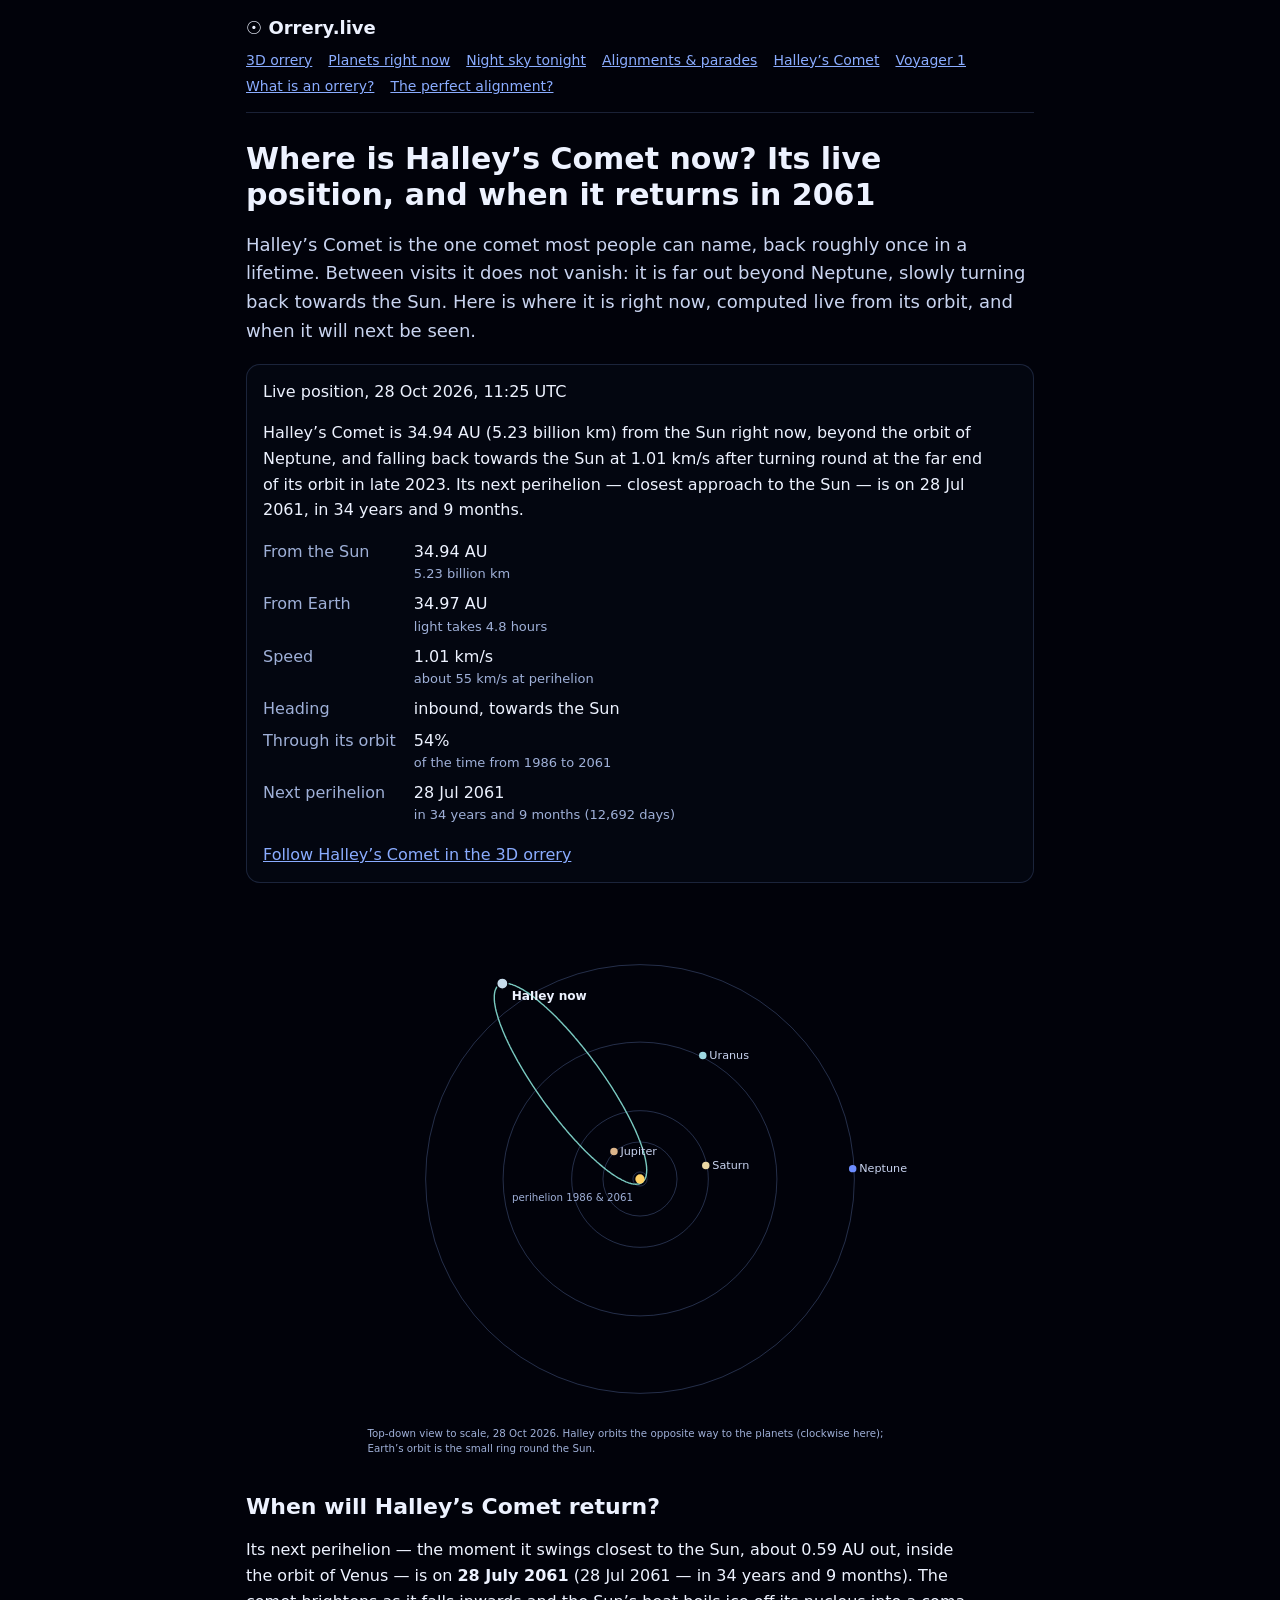
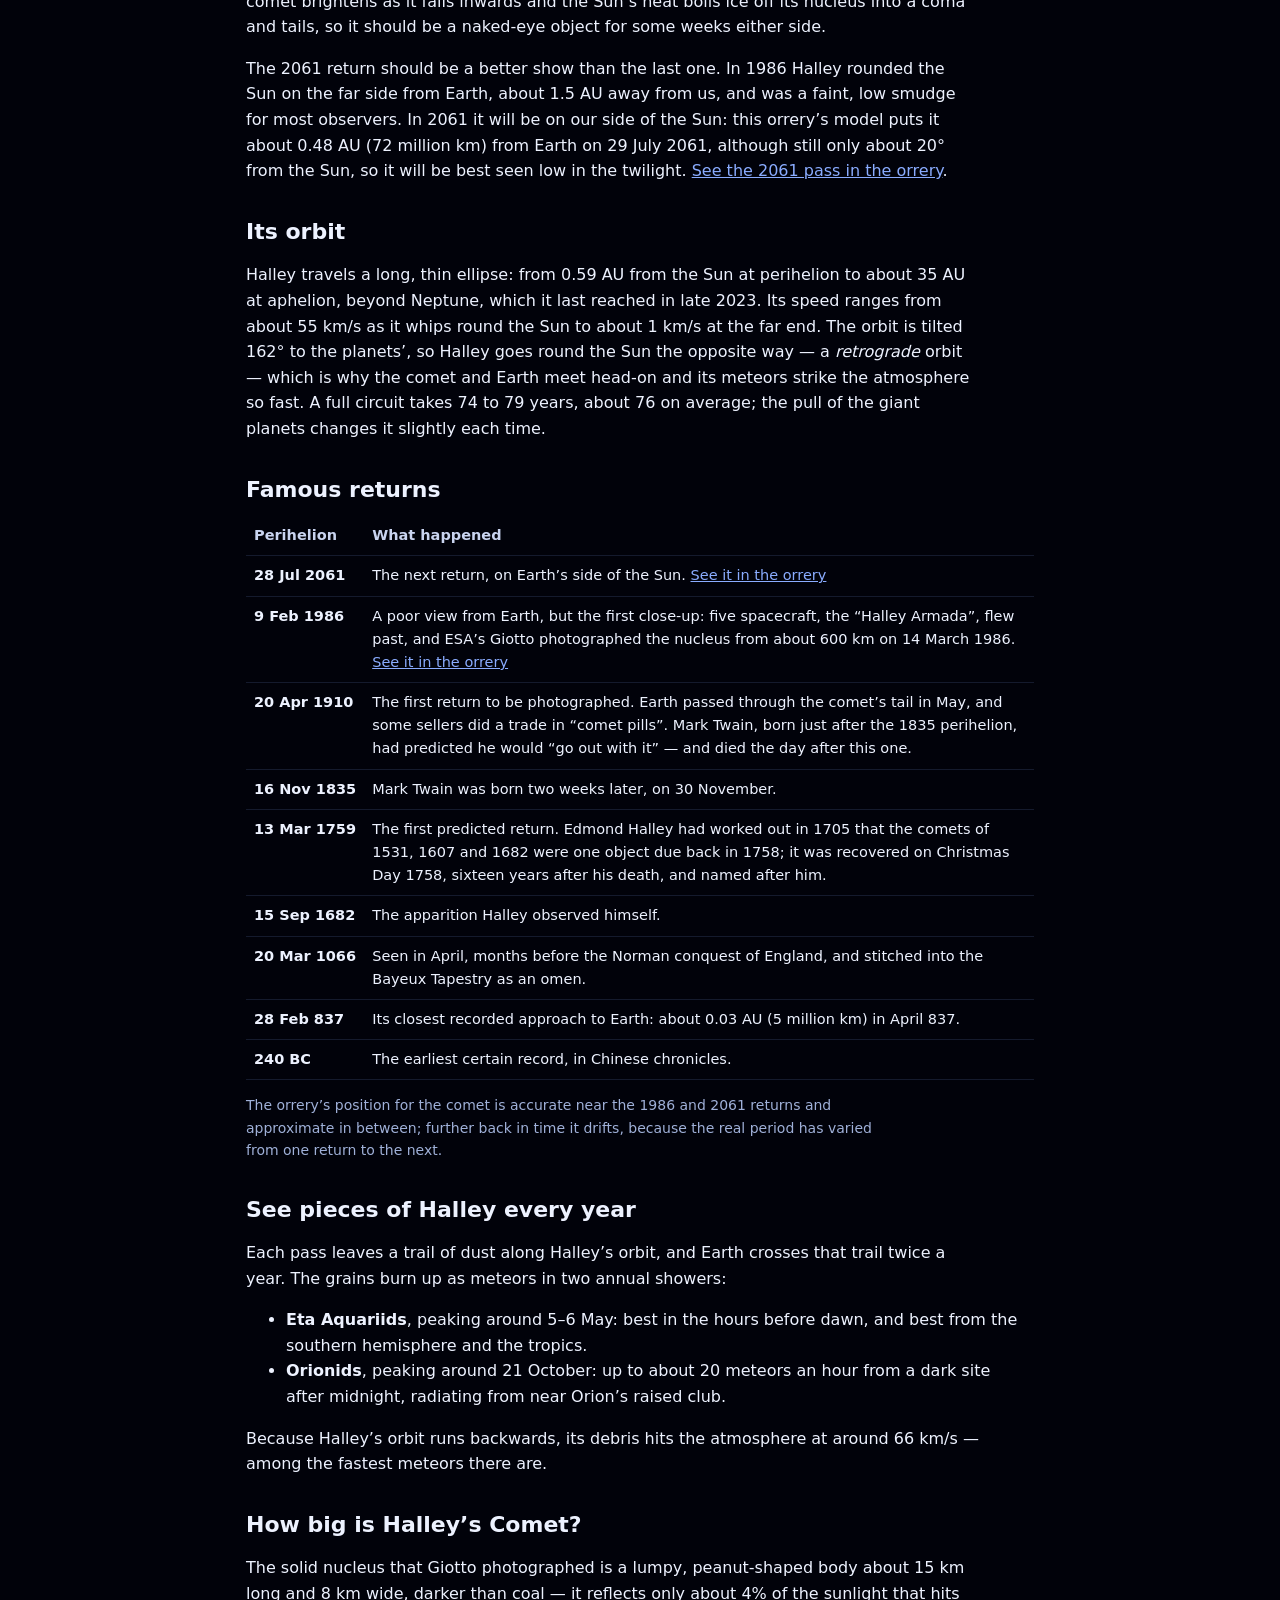
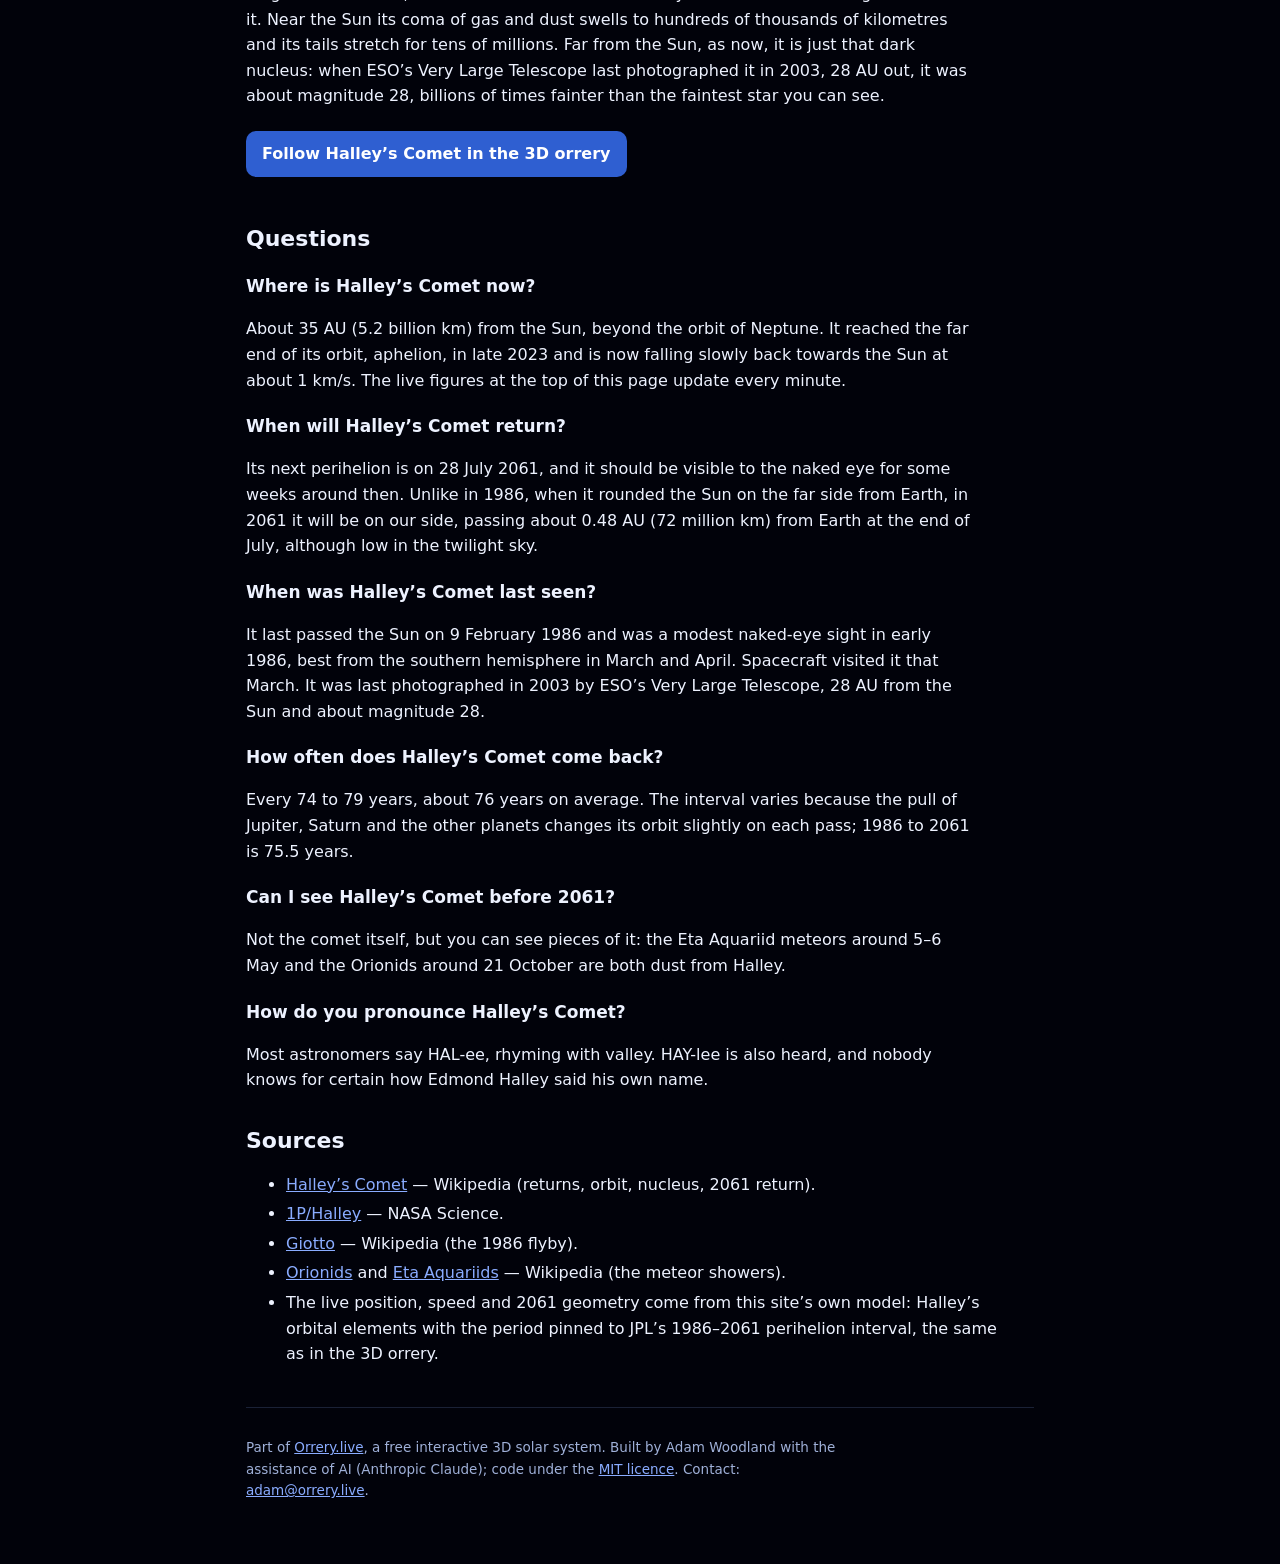
==== halleys-comet/index.html @ 90790813 "Add /voyager-1/: where Voyager 1 is now, and one light-day from Earth A new guide page with Voyager " ====
<!DOCTYPE html>
<html lang="en">
<head>
<meta charset="UTF-8">
<meta name="viewport" content="width=device-width, initial-scale=1.0">
<title>Where is Halley's Comet now? Live position &amp; 2061 return - Orrery.live</title>
<meta name="description" content="Where Halley's Comet is right now - its live distance from the Sun and Earth, speed and position on a to-scale map - when it returns (28 July 2061), every famous return since 240 BC, and how to see its meteors every May and October.">
<meta name="robots" content="index, follow">
<meta name="author" content="Adam Woodland">
<meta name="theme-color" content="#01020a">
<link rel="canonical" href="https://orrery.live/halleys-comet/">
<link rel="icon" href="/favicon.svg" type="image/svg+xml">
<link rel="apple-touch-icon" sizes="180x180" href="/apple-touch-icon.png">
<meta property="og:type" content="article">
<meta property="og:url" content="https://orrery.live/halleys-comet/">
<meta property="og:title" content="Where is Halley's Comet now? Its live position, and its return in 2061">
<meta property="og:description" content="Halley's Comet is beyond Neptune's orbit and falling back towards the Sun. Its live distance and speed, a to-scale map, and when it returns: 28 July 2061.">
<meta property="og:site_name" content="Orrery.live">
<meta property="og:image" content="https://orrery.live/solar-system.svg">
<meta name="twitter:card" content="summary">
<meta name="twitter:title" content="Where is Halley's Comet now?">
<meta name="twitter:description" content="Its live distance from the Sun and Earth, a to-scale map, and its return on 28 July 2061.">
<script type="application/ld+json">
{
  "@context": "https://schema.org",
  "@graph": [
    {
      "@type": "BreadcrumbList",
      "itemListElement": [
        { "@type": "ListItem", "position": 1, "name": "Orrery.live", "item": "https://orrery.live/" },
        { "@type": "ListItem", "position": 2, "name": "Halley's Comet", "item": "https://orrery.live/halleys-comet/" }
      ]
    },
    {
      "@type": "Article",
      "@id": "https://orrery.live/halleys-comet/",
      "url": "https://orrery.live/halleys-comet/",
      "headline": "Where is Halley's Comet now? Its live position, and when it returns in 2061",
      "description": "The live position of Halley's Comet, its 28 July 2061 return, its famous returns since 240 BC and how to see its meteor showers.",
      "datePublished": "2026-10-01",
      "dateModified": "2026-10-01",
      "author": { "@type": "Person", "name": "Adam Woodland" },
      "publisher": { "@type": "Organization", "name": "Orrery.live", "url": "https://orrery.live/" },
      "isPartOf": { "@type": "WebSite", "name": "Orrery.live", "url": "https://orrery.live/" },
      "about": { "@type": "Thing", "name": "Halley's Comet", "sameAs": "https://en.wikipedia.org/wiki/Halley%27s_Comet" },
      "inLanguage": "en"
    },
    {
      "@type": "FAQPage",
      "mainEntity": [
        {
          "@type": "Question",
          "name": "Where is Halley's Comet now?",
          "acceptedAnswer": { "@type": "Answer", "text": "About 35 AU (5.2 billion km) from the Sun, beyond the orbit of Neptune. It reached the far end of its orbit, aphelion, in late 2023 and is now falling slowly back towards the Sun at about 1 km/s. The live figures at the top of this page update every minute." }
        },
        {
          "@type": "Question",
          "name": "When will Halley's Comet return?",
          "acceptedAnswer": { "@type": "Answer", "text": "Its next perihelion, the closest approach to the Sun, is on 28 July 2061, and it should be visible to the naked eye for some weeks around then. Unlike in 1986, when it rounded the Sun on the far side from Earth, in 2061 it will be on our side of the Sun, passing about 0.48 AU (72 million km) from Earth at the end of July, although low in the twilight sky." }
        },
        {
          "@type": "Question",
          "name": "When was Halley's Comet last seen?",
          "acceptedAnswer": { "@type": "Answer", "text": "It last passed the Sun on 9 February 1986 and was a modest naked-eye sight in early 1986, best from the southern hemisphere in March and April. Spacecraft visited it that March. It was last photographed in 2003 by ESO's Very Large Telescope, 28 AU from the Sun and about magnitude 28 - billions of times fainter than the faintest star you can see." }
        },
        {
          "@type": "Question",
          "name": "How often does Halley's Comet come back?",
          "acceptedAnswer": { "@type": "Answer", "text": "Every 74 to 79 years, about 76 years on average. The interval varies because the pull of Jupiter, Saturn and the other planets changes its orbit slightly on each pass; 1986 to 2061 is 75.5 years." }
        },
        {
          "@type": "Question",
          "name": "Can I see Halley's Comet before 2061?",
          "acceptedAnswer": { "@type": "Answer", "text": "Not the comet itself, but you can see pieces of it. Dust shed by Halley on earlier passes causes two meteor showers each year: the Eta Aquariids, peaking around 5-6 May and best seen before dawn from the southern hemisphere and tropics, and the Orionids, peaking around 21 October." }
        },
        {
          "@type": "Question",
          "name": "How do you pronounce Halley's Comet?",
          "acceptedAnswer": { "@type": "Answer", "text": "Most astronomers say HAL-ee, rhyming with valley. HAY-lee is also heard, and nobody knows for certain how Edmond Halley said his own name." }
        }
      ]
    }
  ]
}
</script>
<link rel="stylesheet" href="/guide.css">
</head>
<body>
<div class="wrap">
<header class="site">
	<a class="brand" href="/">☉ Orrery.live</a>
	<nav aria-label="Guides"><a href="/">3D orrery</a><a href="/now/">Planets right now</a><a href="/night-sky/">Night sky tonight</a><a href="/planetary-alignment/">Alignments &amp; parades</a><a href="/halleys-comet/" aria-current="page">Halley’s Comet</a><a href="/voyager-1/">Voyager 1</a><a href="/what-is-an-orrery/">What is an orrery?</a><a href="/perfect-alignment/">The perfect alignment?</a></nav>
</header>
<main>
	<h1>Where is Halley’s Comet now? Its live position, and when it returns in 2061</h1>
	<p class="lead">Halley’s Comet is the one comet most people can name, back roughly once in a lifetime. Between visits it does not vanish: it is far out beyond Neptune, slowly turning back towards the Sun. Here is where it is right now, computed live from its orbit, and when it will next be seen.</p>

	<div class="card">
		<p class="now-stamp">Live position, <span id="stamp"><!-- snap:stamp -->28 Oct 2026, 11:25 UTC<!-- /snap:stamp --></span></p>
		<p id="summary"><!-- snap:summary -->Halley’s Comet is 34.94 AU (5.23 billion km) from the Sun right now, beyond the orbit of Neptune, and falling back towards the Sun at 1.01 km/s after turning round at the far end of its orbit in late 2023. Its next perihelion — closest approach to the Sun — is on 28 Jul 2061, in 34 years and 9 months.<!-- /snap:summary --></p>
		<dl class="facts" id="stats"><!-- snap:stats --><dt>From the Sun</dt><dd>34.94 AU<span class="sub">5.23 billion km</span></dd><dt>From Earth</dt><dd>34.97 AU<span class="sub">light takes 4.8 hours</span></dd><dt>Speed</dt><dd>1.01 km/s<span class="sub">about 55 km/s at perihelion</span></dd><dt>Heading</dt><dd>inbound, towards the Sun</dd><dt>Through its orbit</dt><dd>54%<span class="sub">of the time from 1986 to 2061</span></dd><dt>Next perihelion</dt><dd>28 Jul 2061<span class="sub">in 34 years and 9 months (12,692 days)</span></dd><!-- /snap:stats --></dl>
		<p><a href="/?show=planet,labels,comets,milkyway&amp;follow=Halley%27s%20Comet">Follow Halley’s Comet in the 3D orrery</a></p>
	</div>

	<svg class="topdown" id="halleymap" viewBox="0 0 600 600" role="img" aria-labelledby="halleymapTitle"><title id="halleymapTitle">Top-down, to-scale map of Halley's Comet's orbit and its position today, with the orbits of Earth, Jupiter, Saturn, Uranus and Neptune</title><!-- snap:map --><circle cx="300" cy="300" r="7.6" fill="none" stroke="rgba(138,172,255,0.28)"></circle><circle cx="300" cy="300" r="39.7" fill="none" stroke="rgba(138,172,255,0.28)"></circle><circle cx="300" cy="300" r="73.2" fill="none" stroke="rgba(138,172,255,0.28)"></circle><circle cx="300" cy="300" r="146.7" fill="none" stroke="rgba(138,172,255,0.28)"></circle><circle cx="300" cy="300" r="229.7" fill="none" stroke="rgba(138,172,255,0.28)"></circle><path d="M302.5,303.5L302.0,303.8L301.5,304.1L301.0,304.4L300.5,304.7L299.9,304.9L299.3,305.1L298.7,305.3L298.0,305.4L297.3,305.5L296.7,305.5L295.9,305.6L295.2,305.6L294.5,305.5L293.7,305.5L292.9,305.4L292.1,305.2L291.2,305.1L290.4,304.9L289.5,304.6L288.6,304.4L287.7,304.1L286.8,303.7L285.8,303.4L284.8,303.0L283.9,302.5L282.8,302.1L281.8,301.6L280.8,301.1L279.7,300.5L278.7,299.9L277.6,299.3L276.5,298.7L275.3,298.0L274.2,297.3L273.0,296.5L271.9,295.8L270.7,295.0L269.5,294.2L268.3,293.3L267.1,292.4L265.8,291.5L264.6,290.6L263.3,289.6L262.1,288.6L260.8,287.6L259.5,286.5L258.2,285.4L256.9,284.3L255.6,283.2L254.2,282.0L252.9,280.8L251.6,279.6L250.2,278.4L248.8,277.1L247.5,275.8L246.1,274.5L244.7,273.2L243.3,271.8L241.9,270.5L240.5,269.1L239.1,267.7L237.7,266.2L236.3,264.7L234.9,263.3L233.5,261.8L232.1,260.2L230.6,258.7L229.2,257.1L227.8,255.6L226.4,254.0L224.9,252.4L223.5,250.7L222.1,249.1L220.7,247.4L219.2,245.7L217.8,244.1L216.4,242.3L215.0,240.6L213.6,238.9L212.2,237.2L210.8,235.4L209.4,233.6L208.0,231.9L206.6,230.1L205.2,228.3L203.8,226.5L202.5,224.6L201.1,222.8L199.7,221.0L198.4,219.2L197.0,217.3L195.7,215.5L194.4,213.6L193.1,211.7L191.8,209.9L190.5,208.0L189.2,206.1L187.9,204.3L186.7,202.4L185.4,200.5L184.2,198.6L183.0,196.8L181.8,194.9L180.6,193.0L179.4,191.1L178.2,189.2L177.1,187.4L175.9,185.5L174.8,183.6L173.7,181.8L172.6,179.9L171.5,178.1L170.5,176.2L169.4,174.4L168.4,172.6L167.4,170.8L166.4,168.9L165.4,167.1L164.4,165.3L163.5,163.6L162.6,161.8L161.7,160.0L160.8,158.3L160.0,156.5L159.1,154.8L158.3,153.1L157.5,151.4L156.7,149.7L156.0,148.0L155.2,146.4L154.5,144.7L153.8,143.1L153.1,141.5L152.5,139.9L151.9,138.3L151.3,136.8L150.7,135.2L150.1,133.7L149.6,132.2L149.1,130.7L148.6,129.3L148.1,127.9L147.7,126.4L147.3,125.0L146.9,123.7L146.5,122.3L146.1,121.0L145.8,119.7L145.5,118.4L145.2,117.2L145.0,115.9L144.8,114.7L144.6,113.6L144.4,112.4L144.2,111.3L144.1,110.2L144.0,109.1L143.9,108.1L143.9,107.0L143.9,106.0L143.9,105.1L143.9,104.2L143.9,103.2L144.0,102.4L144.1,101.5L144.2,100.7L144.4,99.9L144.5,99.1L144.7,98.4L144.9,97.7L145.2,97.1L145.5,96.4L145.8,95.8L146.1,95.2L146.4,94.7L146.8,94.2L147.2,93.7L147.6,93.2L148.0,92.8L148.5,92.4L149.0,92.1L149.5,91.8L150.0,91.5L150.6,91.2L151.1,91.0L151.7,90.8L152.4,90.6L153.0,90.5L153.7,90.4L154.4,90.4L155.1,90.3L155.8,90.3L156.6,90.4L157.3,90.4L158.1,90.5L158.9,90.7L159.8,90.8L160.6,91.0L161.5,91.3L162.4,91.5L163.3,91.8L164.3,92.2L165.2,92.5L166.2,92.9L167.2,93.4L168.2,93.8L169.2,94.3L170.2,94.8L171.3,95.4L172.4,96.0L173.5,96.6L174.6,97.2L175.7,97.9L176.8,98.6L178.0,99.4L179.1,100.1L180.3,100.9L181.5,101.7L182.7,102.6L183.9,103.5L185.2,104.4L186.4,105.3L187.7,106.3L188.9,107.3L190.2,108.3L191.5,109.4L192.8,110.5L194.1,111.6L195.4,112.7L196.8,113.9L198.1,115.1L199.5,116.3L200.8,117.5L202.2,118.8L203.5,120.1L204.9,121.4L206.3,122.7L207.7,124.1L209.1,125.4L210.5,126.8L211.9,128.3L213.3,129.7L214.7,131.2L216.1,132.6L217.5,134.1L219.0,135.7L220.4,137.2L221.8,138.8L223.2,140.3L224.7,141.9L226.1,143.6L227.5,145.2L228.9,146.8L230.3,148.5L231.8,150.2L233.2,151.9L234.6,153.6L236.0,155.3L237.4,157.0L238.8,158.7L240.2,160.5L241.6,162.3L243.0,164.0L244.4,165.8L245.8,167.6L247.2,169.4L248.6,171.3L249.9,173.1L251.3,174.9L252.6,176.7L254.0,178.6L255.3,180.4L256.6,182.3L257.9,184.2L259.2,186.0L260.5,187.9L261.8,189.8L263.1,191.6L264.3,193.5L265.6,195.4L266.8,197.3L268.1,199.1L269.3,201.0L270.5,202.9L271.6,204.8L272.8,206.7L274.0,208.5L275.1,210.4L276.2,212.3L277.3,214.1L278.4,216.0L279.5,217.8L280.6,219.7L281.6,221.5L282.6,223.3L283.6,225.1L284.6,227.0L285.6,228.8L286.6,230.6L287.5,232.3L288.4,234.1L289.3,235.9L290.2,237.6L291.1,239.4L291.9,241.1L292.7,242.8L293.5,244.5L294.3,246.2L295.1,247.9L295.8,249.5L296.5,251.2L297.2,252.8L297.9,254.4L298.5,256.0L299.1,257.6L299.8,259.1L300.3,260.7L300.9,262.2L301.4,263.7L301.9,265.2L302.4,266.6L302.9,268.0L303.3,269.5L303.8,270.9L304.2,272.2L304.5,273.6L304.9,274.9L305.2,276.2L305.5,277.5L305.8,278.7L306.0,280.0L306.2,281.2L306.4,282.3L306.6,283.5L306.8,284.6L306.9,285.7L307.0,286.8L307.1,287.8L307.1,288.9L307.2,289.9L307.2,290.8L307.1,291.8L307.1,292.7L307.0,293.5L306.9,294.4L306.8,295.2L306.7,296.0L306.5,296.8L306.3,297.5L306.1,298.2L305.8,298.9L305.6,299.5L305.3,300.1L304.9,300.7L304.6,301.2L304.2,301.7L303.8,302.2L303.4,302.7L303.0,303.1L302.5,303.5" fill="none" stroke="#79c9c0" stroke-width="1.5"></path><circle cx="300" cy="300" r="5" fill="#ffd166"></circle><circle cx="272.1" cy="270.5" r="4" fill="#dbb48a"></circle><text x="279.1" y="274.5" font-size="12" fill="#c9d4f0">Jupiter</text><circle cx="370.5" cy="285.5" r="4" fill="#ead7a4"></circle><text x="377.5" y="289.5" font-size="12" fill="#c9d4f0">Saturn</text><circle cx="367.3" cy="167.6" r="4" fill="#9fd9e2"></circle><text x="374.3" y="171.6" font-size="12" fill="#c9d4f0">Uranus</text><circle cx="527.9" cy="288.9" r="4" fill="#6d8dff"></circle><text x="534.9" y="292.9" font-size="12" fill="#c9d4f0">Neptune</text><text x="292.5" y="323.5" font-size="11" fill="#9fb0d8" text-anchor="end">perihelion 1986 &amp; 2061</text><circle cx="152.5" cy="90.6" r="6" fill="#c7dcec" stroke="#01020a" stroke-width="1.5"></circle><text x="162.5" y="108.6" font-size="13" fill="#edf2ff" font-weight="700" text-anchor="start">Halley now</text><text x="8" y="576" font-size="11" fill="#9fb0d8">Top-down view to scale, 28 Oct 2026. Halley orbits the opposite way to the planets (clockwise here);</text><text x="8" y="592" font-size="11" fill="#9fb0d8">Earth’s orbit is the small ring round the Sun.</text><!-- /snap:map --></svg>

	<h2>When will Halley’s Comet return?</h2>
	<p>Its next perihelion — the moment it swings closest to the Sun, about 0.59 AU out, inside the orbit of Venus — is on <strong>28 July 2061</strong> (<span id="nextShort"><!-- snap:next -->28 Jul 2061 — in 34 years and 9 months<!-- /snap:next --></span>). The comet brightens as it falls inwards and the Sun’s heat boils ice off its nucleus into a coma and tails, so it should be a naked-eye object for some weeks either side.</p>
	<p>The 2061 return should be a better show than the last one. In 1986 Halley rounded the Sun on the far side from Earth, about 1.5 AU away from us, and was a faint, low smudge for most observers. In 2061 it will be on our side of the Sun: this orrery’s model puts it about 0.48 AU (72 million km) from Earth on 29 July 2061, although still only about 20° from the Sun, so it will be best seen low in the twilight. <a href="/?t=22489&amp;show=planet,labels,comets,milkyway&amp;follow=Halley%27s%20Comet">See the 2061 pass in the orrery</a>.</p>

	<h2>Its orbit</h2>
	<p>Halley travels a long, thin ellipse: from 0.59 AU from the Sun at perihelion to about 35 AU at aphelion, beyond Neptune, which it last reached in late 2023. Its speed ranges from about 55 km/s as it whips round the Sun to about 1 km/s at the far end. The orbit is tilted 162° to the planets’, so Halley goes round the Sun the opposite way — a <em>retrograde</em> orbit — which is why the comet and Earth meet head-on and its meteors strike the atmosphere so fast. A full circuit takes 74 to 79 years, about 76 on average; the pull of the giant planets changes it slightly each time.</p>

	<h2>Famous returns</h2>
	<div class="tablewrap">
		<table class="stack">
			<thead><tr><th scope="col">Perihelion</th><th scope="col">What happened</th></tr></thead>
			<tbody>
				<tr><th scope="row"><time datetime="2061-07-28">28 Jul 2061</time></th><td data-label="What happened">The next return, on Earth’s side of the Sun. <a href="/?t=22489&amp;show=planet,labels,comets,milkyway&amp;follow=Halley%27s%20Comet">See it in the orrery</a></td></tr>
				<tr><th scope="row"><time datetime="1986-02-09">9 Feb 1986</time></th><td data-label="What happened">A poor view from Earth, but the first close-up: five spacecraft, the “Halley Armada”, flew past, and ESA’s Giotto photographed the nucleus from about 600 km on 14 March 1986. <a href="/?t=-5074&amp;show=planet,labels,comets,milkyway&amp;follow=Halley%27s%20Comet">See it in the orrery</a></td></tr>
				<tr><th scope="row"><time datetime="1910-04-20">20 Apr 1910</time></th><td data-label="What happened">The first return to be photographed. Earth passed through the comet’s tail in May, and some sellers did a trade in “comet pills”. Mark Twain, born just after the 1835 perihelion, had predicted he would “go out with it” — and died the day after this one.</td></tr>
				<tr><th scope="row"><time datetime="1835-11-16">16 Nov 1835</time></th><td data-label="What happened">Mark Twain was born two weeks later, on 30 November.</td></tr>
				<tr><th scope="row"><time datetime="1759-03-13">13 Mar 1759</time></th><td data-label="What happened">The first predicted return. Edmond Halley had worked out in 1705 that the comets of 1531, 1607 and 1682 were one object due back in 1758; it was recovered on Christmas Day 1758, sixteen years after his death, and named after him.</td></tr>
				<tr><th scope="row"><time datetime="1682-09-15">15 Sep 1682</time></th><td data-label="What happened">The apparition Halley observed himself.</td></tr>
				<tr><th scope="row"><time datetime="1066-03-20">20 Mar 1066</time></th><td data-label="What happened">Seen in April, months before the Norman conquest of England, and stitched into the Bayeux Tapestry as an omen.</td></tr>
				<tr><th scope="row"><time datetime="0837-02-28">28 Feb 837</time></th><td data-label="What happened">Its closest recorded approach to Earth: about 0.03 AU (5 million km) in April 837.</td></tr>
				<tr><th scope="row">240 BC</th><td data-label="What happened">The earliest certain record, in Chinese chronicles.</td></tr>
			</tbody>
		</table>
	</div>
	<p class="muted">The orrery’s position for the comet is accurate near the 1986 and 2061 returns and approximate in between; further back in time it drifts, because the real period has varied from one return to the next.</p>

	<h2>See pieces of Halley every year</h2>
	<p>Each pass leaves a trail of dust along Halley’s orbit, and Earth crosses that trail twice a year. The grains burn up as meteors in two annual showers:</p>
	<ul>
		<li><strong>Eta Aquariids</strong>, peaking around 5–6 May: best in the hours before dawn, and best from the southern hemisphere and the tropics.</li>
		<li><strong>Orionids</strong>, peaking around 21 October: up to about 20 meteors an hour from a dark site after midnight, radiating from near Orion’s raised club.</li>
	</ul>
	<p>Because Halley’s orbit runs backwards, its debris hits the atmosphere at around 66 km/s — among the fastest meteors there are.</p>

	<h2>How big is Halley’s Comet?</h2>
	<p>The solid nucleus that Giotto photographed is a lumpy, peanut-shaped body about 15 km long and 8 km wide, darker than coal — it reflects only about 4% of the sunlight that hits it. Near the Sun its coma of gas and dust swells to hundreds of thousands of kilometres and its tails stretch for tens of millions. Far from the Sun, as now, it is just that dark nucleus: when ESO’s Very Large Telescope last photographed it in 2003, 28 AU out, it was about magnitude 28, billions of times fainter than the faintest star you can see.</p>

	<p><a class="cta" href="/?show=planet,labels,comets,milkyway&amp;follow=Halley%27s%20Comet">Follow Halley’s Comet in the 3D orrery</a></p>

	<section class="faq">
		<h2>Questions</h2>
		<h3>Where is Halley’s Comet now?</h3>
		<p>About 35 AU (5.2 billion km) from the Sun, beyond the orbit of Neptune. It reached the far end of its orbit, aphelion, in late 2023 and is now falling slowly back towards the Sun at about 1 km/s. The live figures at the top of this page update every minute.</p>
		<h3>When will Halley’s Comet return?</h3>
		<p>Its next perihelion is on 28 July 2061, and it should be visible to the naked eye for some weeks around then. Unlike in 1986, when it rounded the Sun on the far side from Earth, in 2061 it will be on our side, passing about 0.48 AU (72 million km) from Earth at the end of July, although low in the twilight sky.</p>
		<h3>When was Halley’s Comet last seen?</h3>
		<p>It last passed the Sun on 9 February 1986 and was a modest naked-eye sight in early 1986, best from the southern hemisphere in March and April. Spacecraft visited it that March. It was last photographed in 2003 by ESO’s Very Large Telescope, 28 AU from the Sun and about magnitude 28.</p>
		<h3>How often does Halley’s Comet come back?</h3>
		<p>Every 74 to 79 years, about 76 years on average. The interval varies because the pull of Jupiter, Saturn and the other planets changes its orbit slightly on each pass; 1986 to 2061 is 75.5 years.</p>
		<h3>Can I see Halley’s Comet before 2061?</h3>
		<p>Not the comet itself, but you can see pieces of it: the Eta Aquariid meteors around 5–6 May and the Orionids around 21 October are both dust from Halley.</p>
		<h3>How do you pronounce Halley’s Comet?</h3>
		<p>Most astronomers say HAL-ee, rhyming with valley. HAY-lee is also heard, and nobody knows for certain how Edmond Halley said his own name.</p>
	</section>

	<h2>Sources</h2>
	<ul class="sources">
		<li><a href="https://en.wikipedia.org/wiki/Halley%27s_Comet" rel="noopener">Halley’s Comet</a> — Wikipedia (returns, orbit, nucleus, 2061 return).</li>
		<li><a href="https://science.nasa.gov/solar-system/comets/1p-halley/" rel="noopener">1P/Halley</a> — NASA Science.</li>
		<li><a href="https://en.wikipedia.org/wiki/Giotto_(spacecraft)" rel="noopener">Giotto</a> — Wikipedia (the 1986 flyby).</li>
		<li><a href="https://en.wikipedia.org/wiki/Orionids" rel="noopener">Orionids</a> and <a href="https://en.wikipedia.org/wiki/Eta_Aquariids" rel="noopener">Eta Aquariids</a> — Wikipedia (the meteor showers).</li>
		<li>The live position, speed and 2061 geometry come from this site’s own model: Halley’s orbital elements with the period pinned to JPL’s 1986–2061 perihelion interval, the same as in the 3D orrery.</li>
	</ul>
</main>
<footer class="site">
	<p>Part of <a href="/">Orrery.live</a>, a free interactive 3D solar system. Built by Adam Woodland with the assistance of AI (Anthropic Claude); code under the <a href="/LICENSE">MIT licence</a>. Contact: <a href="mailto:adam@orrery.live">adam@orrery.live</a>.</p>
</footer>
</div>
<script type="module" src="/guide-halley.js"></script>
</body>
</html>
---- guide.css ----
/* Guide pages (/now/, /planetary-alignment/): plain text pages in the orrery's
   dark palette. Strict CSP — everything lives here, nothing inline. */
:root { color-scheme: dark; }
* { box-sizing: border-box; }
html { background: #01020a; }
body { margin: 0; background: #01020a; color: #edf2ff; font: 16px/1.6 -apple-system, "Segoe UI", system-ui, sans-serif; -webkit-text-size-adjust: 100%; }
a { color: #8aacff; }
a:hover { color: #b7cbff; }
.wrap { max-width: 820px; margin: 0 auto; padding: 0 16px 48px; }
header.site { display: flex; flex-wrap: wrap; align-items: center; justify-content: space-between; gap: 6px 16px; padding: 14px 0; border-bottom: 1px solid rgba(138, 172, 255, 0.18); }
.brand { font-weight: 700; text-decoration: none; color: #edf2ff; font-size: 18px; }
header.site nav { display: flex; flex-wrap: wrap; gap: 4px 16px; font-size: 14px; }
h1 { font-size: 30px; line-height: 1.2; margin: 28px 0 10px; }
h2 { font-size: 22px; line-height: 1.3; margin: 34px 0 8px; }
h3 { font-size: 17px; margin: 22px 0 6px; }
p, li { max-width: 72ch; }
.lead { font-size: 18px; color: #c9d4f0; }
.cta { display: inline-block; margin: 6px 0 14px; padding: 10px 16px; border-radius: 10px; background: #2f5fd1; color: #fff; text-decoration: none; font-weight: 600; }
.cta:hover { background: #3d6fe6; color: #fff; }
.card { background: rgba(4, 8, 18, 0.86); border: 1px solid rgba(138, 172, 255, 0.18); border-radius: 14px; padding: 14px 16px; margin: 16px 0; }
.card p:first-child { margin-top: 0; }
.card p:last-child { margin-bottom: 0; }
.tablewrap { overflow-x: auto; margin: 12px 0; }
table { border-collapse: collapse; width: 100%; font-size: 14.5px; }
caption { text-align: left; caption-side: bottom; padding: 8px 0; }
th, td { text-align: left; padding: 8px 8px; border-bottom: 1px solid rgba(138, 172, 255, 0.14); vertical-align: top; }
thead th { color: #c9d4f0; font-weight: 600; white-space: nowrap; }
tbody th { font-weight: 600; white-space: nowrap; }
td.num { font-variant-numeric: tabular-nums; white-space: nowrap; }
td.act a { white-space: nowrap; }
.sub { display: block; color: #9fb0d8; font-size: 13px; white-space: nowrap; }
table.stack { min-width: 720px; }
.muted { color: #9fb0d8; font-size: 14px; }
.retro { color: #ffc86b; }
.now-stamp { font-variant-numeric: tabular-nums; }
svg.topdown { width: 100%; height: auto; max-width: 560px; display: block; margin: 8px auto; }
/* Label/value pairs (/halleys-comet/ live figures). */
dl.facts { display: grid; grid-template-columns: max-content 1fr; gap: 6px 18px; margin: 10px 0; }
dl.facts dt { color: #9fb0d8; }
dl.facts dd { margin: 0; font-variant-numeric: tabular-nums; }
dl.facts .sub { white-space: normal; }
svg.strip { width: 240px; height: 50px; display: block; }
.faq h3 { margin-top: 20px; }
.sources li { margin: 4px 0; }
footer.site { margin-top: 40px; padding-top: 16px; border-top: 1px solid rgba(138, 172, 255, 0.18); font-size: 13.5px; color: #9fb0d8; }
@media (max-width: 640px) {
	h1 { font-size: 24px; }
	h2 { font-size: 20px; }
	/* Wide tables become one block per row: "Label: value" lines. */
	table.stack { min-width: 0; font-size: 14.5px; }
	table.stack thead { display: none; }
	table.stack tr { display: block; padding: 10px 0; border-bottom: 1px solid rgba(138, 172, 255, 0.14); }
	table.stack th[scope=row] { display: block; padding: 0 0 3px; border: 0; font-size: 16px; }
	table.stack td { display: block; padding: 1px 0; border: 0; white-space: normal; }
	table.stack td[data-label]::before { content: attr(data-label) ": "; color: #9fb0d8; }
	table.stack .sub { display: inline; white-space: normal; }
	table.stack .sub::before { content: " · "; }
	table.stack td.stripcell { padding-top: 6px; }
	table.stack td.act { padding-top: 4px; }
}

/* Figures (/perfect-alignment/). */
figure.fig { margin: 18px 0; }
figure.fig img { display: block; width: 100%; height: auto; border-radius: 12px; border: 1px solid rgba(138, 172, 255, 0.18); background: #0b1020; }
figure.fig figcaption { color: #9fb0d8; font-size: 14px; margin-top: 8px; }
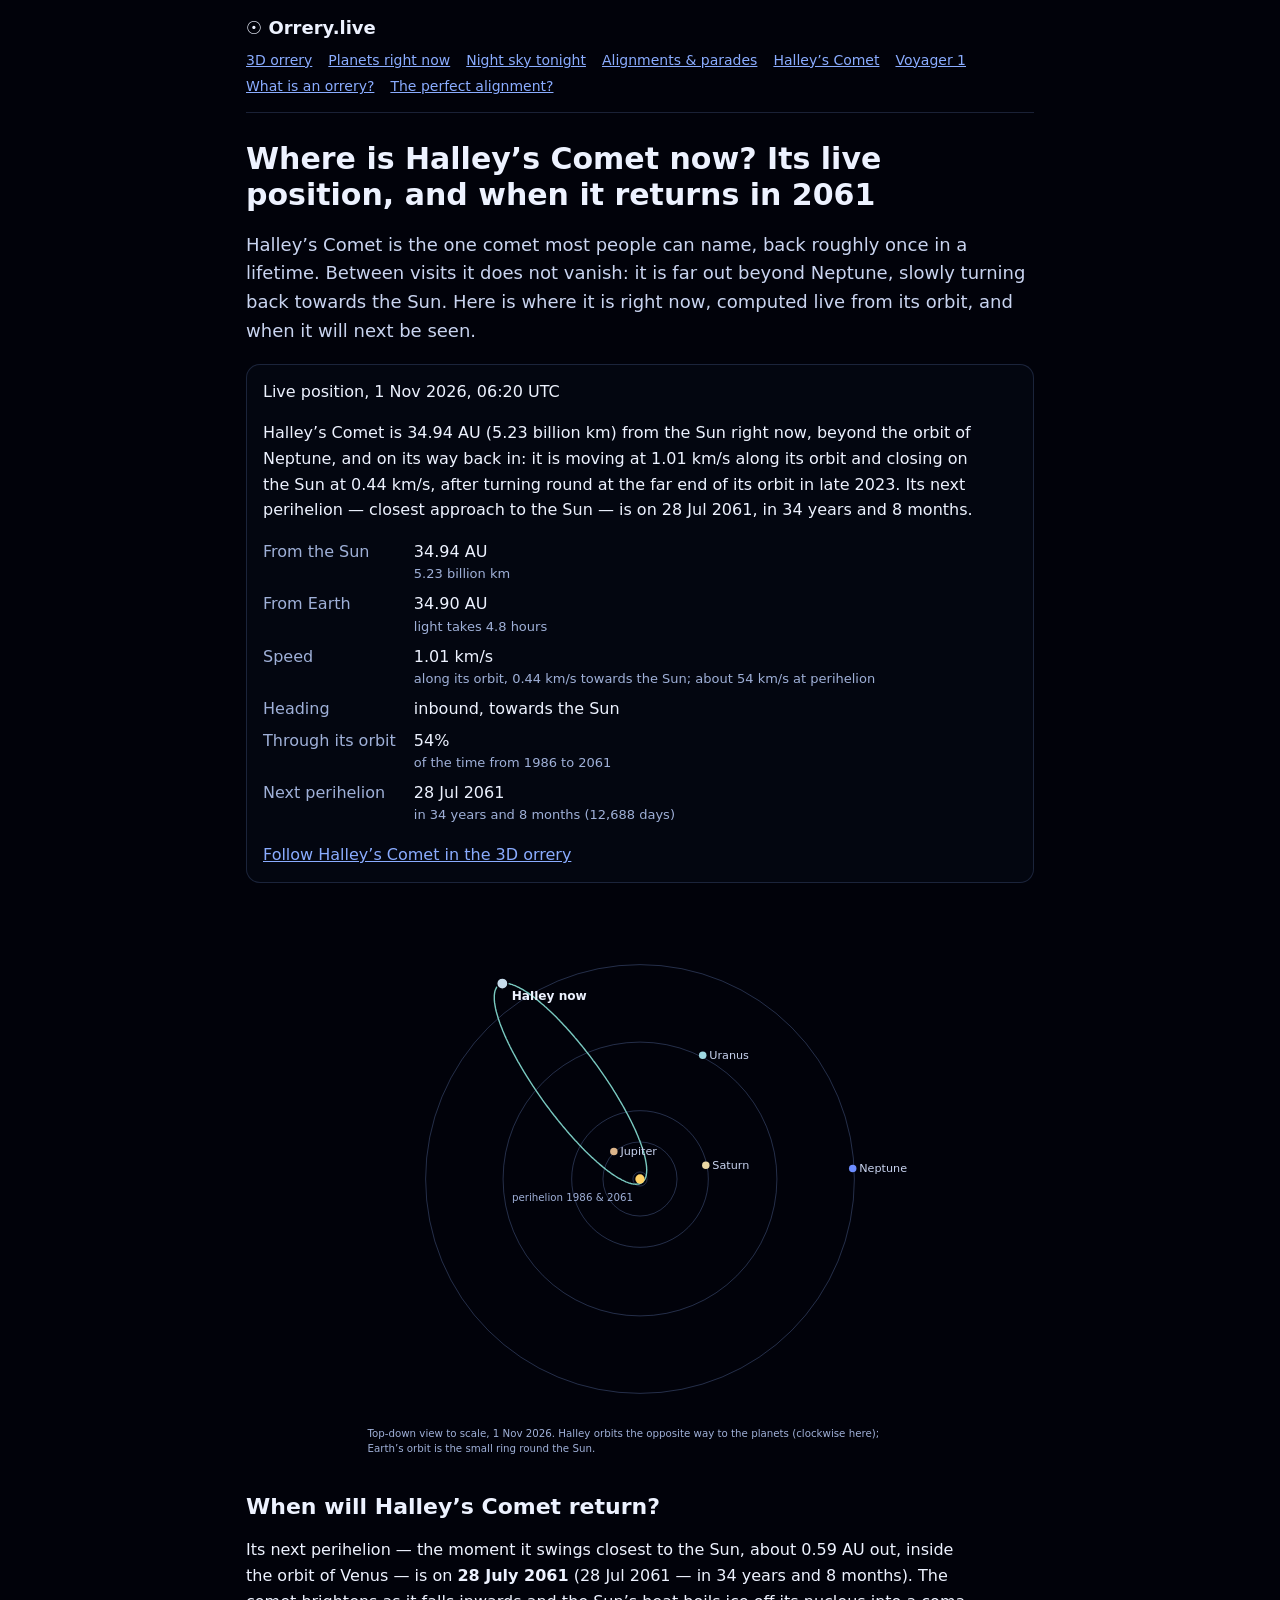
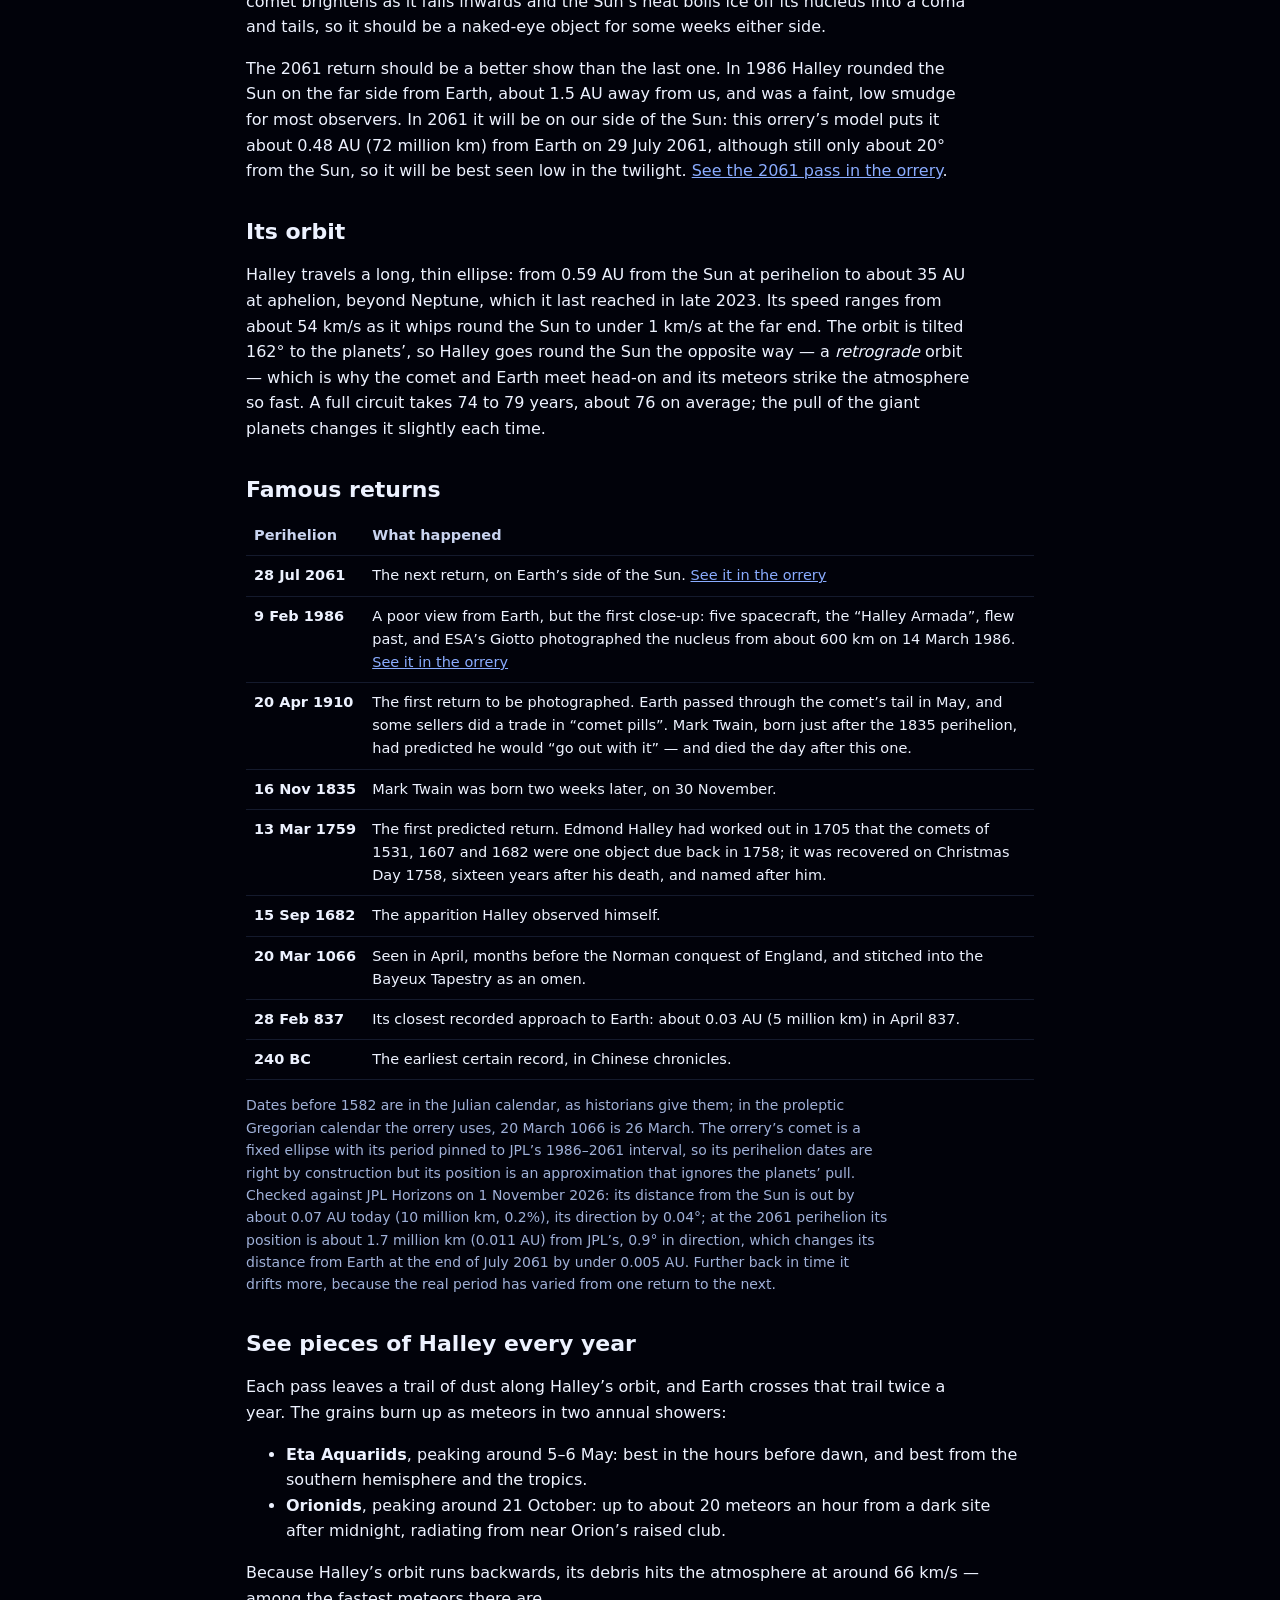
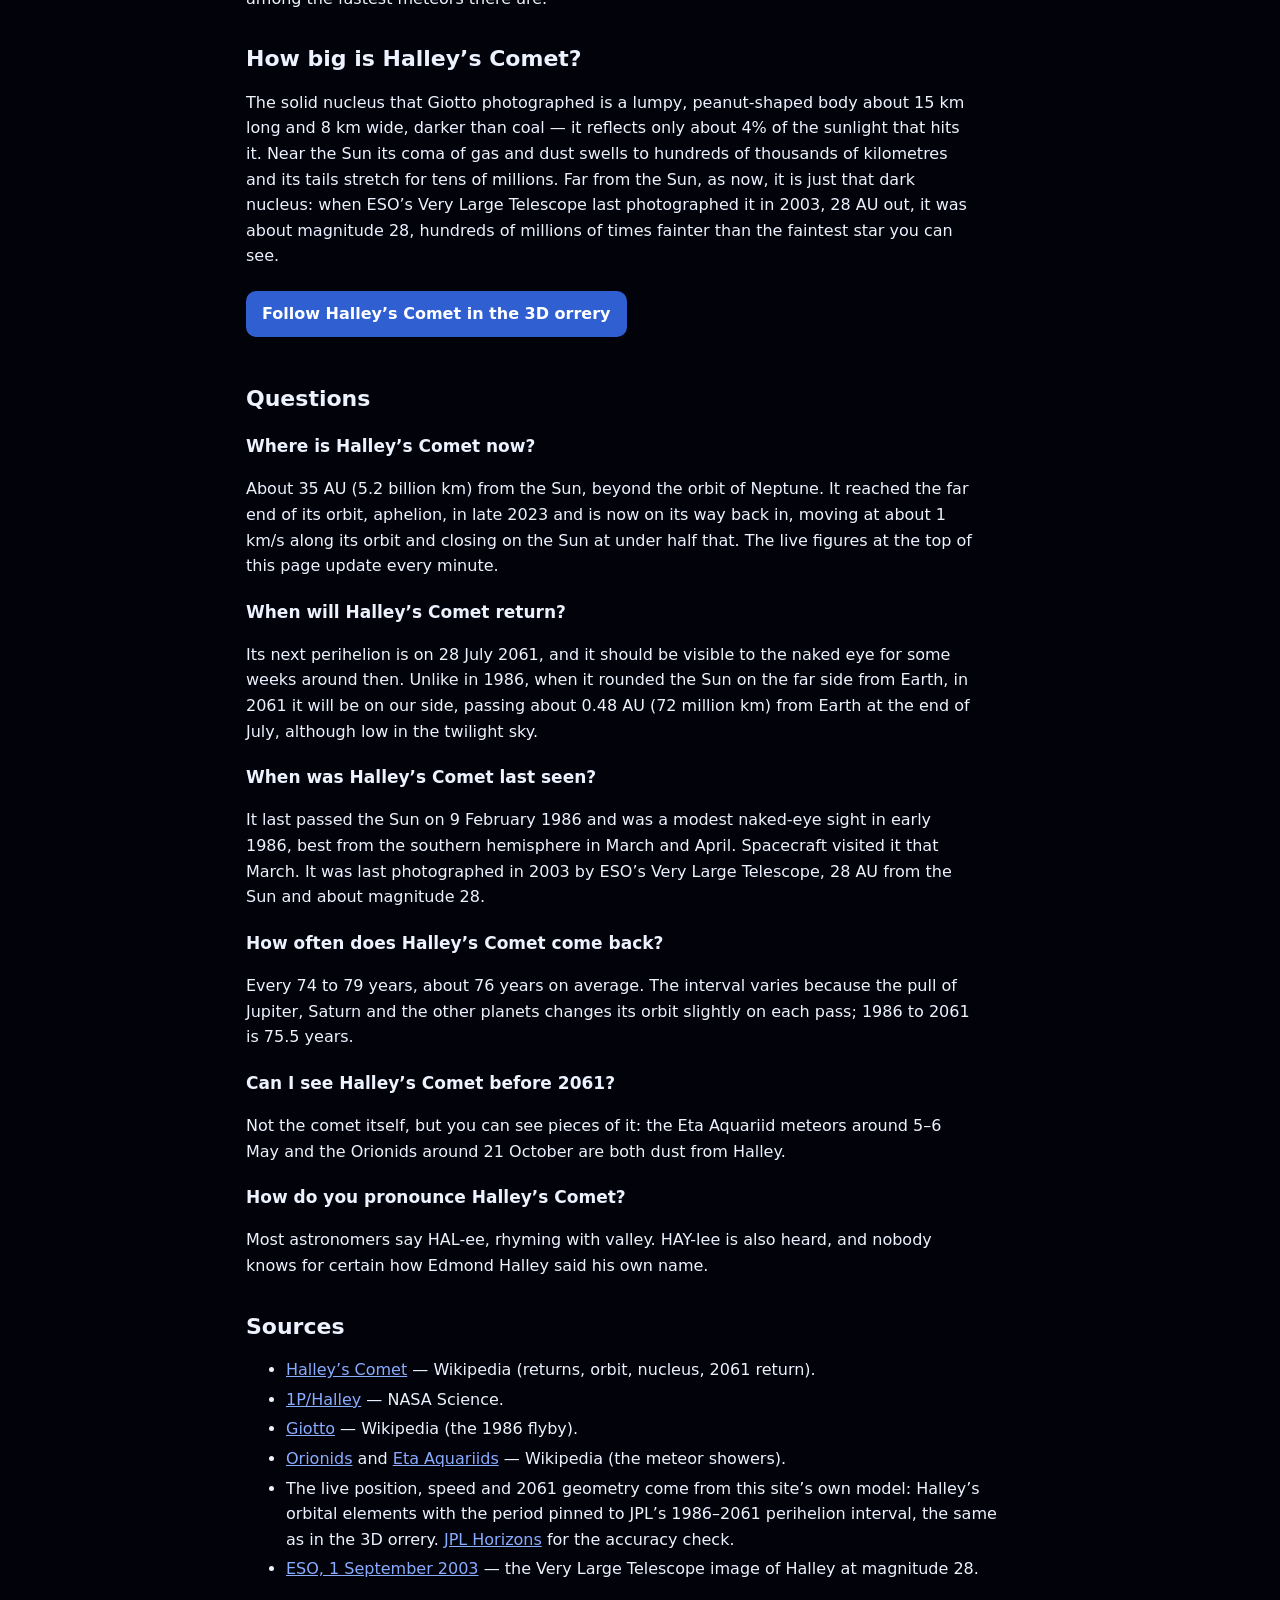
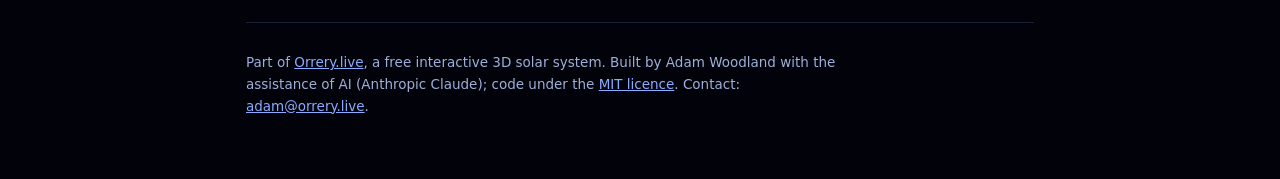
==== commit 05c61589: "Fix the 1 November scientific review findings Homepage (app.js, index.html); the eight planets are u" ====
--- a/halleys-comet/index.html
+++ b/halleys-comet/index.html
@@ -38,7 +38,7 @@
       "headline": "Where is Halley's Comet now? Its live position, and when it returns in 2061",
       "description": "The live position of Halley's Comet, its 28 July 2061 return, its famous returns since 240 BC and how to see its meteor showers.",
       "datePublished": "2026-10-01",
-      "dateModified": "2026-10-01",
+      "dateModified": "2026-11-01",
       "author": { "@type": "Person", "name": "Adam Woodland" },
       "publisher": { "@type": "Organization", "name": "Orrery.live", "url": "https://orrery.live/" },
       "isPartOf": { "@type": "WebSite", "name": "Orrery.live", "url": "https://orrery.live/" },
@@ -51,7 +51,7 @@
         {
           "@type": "Question",
           "name": "Where is Halley's Comet now?",
-          "acceptedAnswer": { "@type": "Answer", "text": "About 35 AU (5.2 billion km) from the Sun, beyond the orbit of Neptune. It reached the far end of its orbit, aphelion, in late 2023 and is now falling slowly back towards the Sun at about 1 km/s. The live figures at the top of this page update every minute." }
+          "acceptedAnswer": { "@type": "Answer", "text": "About 35 AU (5.2 billion km) from the Sun, beyond the orbit of Neptune. It reached the far end of its orbit, aphelion, in late 2023 and is now on its way back in, moving at about 1 km/s along its orbit and closing on the Sun at under half that. The live figures at the top of this page update every minute." }
         },
         {
           "@type": "Question",
@@ -61,7 +61,7 @@
         {
           "@type": "Question",
           "name": "When was Halley's Comet last seen?",
-          "acceptedAnswer": { "@type": "Answer", "text": "It last passed the Sun on 9 February 1986 and was a modest naked-eye sight in early 1986, best from the southern hemisphere in March and April. Spacecraft visited it that March. It was last photographed in 2003 by ESO's Very Large Telescope, 28 AU from the Sun and about magnitude 28 - billions of times fainter than the faintest star you can see." }
+          "acceptedAnswer": { "@type": "Answer", "text": "It last passed the Sun on 9 February 1986 and was a modest naked-eye sight in early 1986, best from the southern hemisphere in March and April. Spacecraft visited it that March. It was last photographed in 2003 by ESO's Very Large Telescope, 28 AU from the Sun and about magnitude 28 - hundreds of millions of times fainter than the faintest star you can see." }
         },
         {
           "@type": "Question",
@@ -96,20 +96,20 @@
 	<p class="lead">Halley’s Comet is the one comet most people can name, back roughly once in a lifetime. Between visits it does not vanish: it is far out beyond Neptune, slowly turning back towards the Sun. Here is where it is right now, computed live from its orbit, and when it will next be seen.</p>
 
 	<div class="card">
-		<p class="now-stamp">Live position, <span id="stamp"><!-- snap:stamp -->28 Oct 2026, 11:25 UTC<!-- /snap:stamp --></span></p>
-		<p id="summary"><!-- snap:summary -->Halley’s Comet is 34.94 AU (5.23 billion km) from the Sun right now, beyond the orbit of Neptune, and falling back towards the Sun at 1.01 km/s after turning round at the far end of its orbit in late 2023. Its next perihelion — closest approach to the Sun — is on 28 Jul 2061, in 34 years and 9 months.<!-- /snap:summary --></p>
-		<dl class="facts" id="stats"><!-- snap:stats --><dt>From the Sun</dt><dd>34.94 AU<span class="sub">5.23 billion km</span></dd><dt>From Earth</dt><dd>34.97 AU<span class="sub">light takes 4.8 hours</span></dd><dt>Speed</dt><dd>1.01 km/s<span class="sub">about 55 km/s at perihelion</span></dd><dt>Heading</dt><dd>inbound, towards the Sun</dd><dt>Through its orbit</dt><dd>54%<span class="sub">of the time from 1986 to 2061</span></dd><dt>Next perihelion</dt><dd>28 Jul 2061<span class="sub">in 34 years and 9 months (12,692 days)</span></dd><!-- /snap:stats --></dl>
+		<p class="now-stamp">Live position, <span id="stamp"><!-- snap:stamp -->1 Nov 2026, 06:20 UTC<!-- /snap:stamp --></span></p>
+		<p id="summary"><!-- snap:summary -->Halley’s Comet is 34.94 AU (5.23 billion km) from the Sun right now, beyond the orbit of Neptune, and on its way back in: it is moving at 1.01 km/s along its orbit and closing on the Sun at 0.44 km/s, after turning round at the far end of its orbit in late 2023. Its next perihelion — closest approach to the Sun — is on 28 Jul 2061, in 34 years and 8 months.<!-- /snap:summary --></p>
+		<dl class="facts" id="stats"><!-- snap:stats --><dt>From the Sun</dt><dd>34.94 AU<span class="sub">5.23 billion km</span></dd><dt>From Earth</dt><dd>34.90 AU<span class="sub">light takes 4.8 hours</span></dd><dt>Speed</dt><dd>1.01 km/s<span class="sub">along its orbit, 0.44 km/s towards the Sun; about 54 km/s at perihelion</span></dd><dt>Heading</dt><dd>inbound, towards the Sun</dd><dt>Through its orbit</dt><dd>54%<span class="sub">of the time from 1986 to 2061</span></dd><dt>Next perihelion</dt><dd>28 Jul 2061<span class="sub">in 34 years and 8 months (12,688 days)</span></dd><!-- /snap:stats --></dl>
 		<p><a href="/?show=planet,labels,comets,milkyway&amp;follow=Halley%27s%20Comet">Follow Halley’s Comet in the 3D orrery</a></p>
 	</div>
 
-	<svg class="topdown" id="halleymap" viewBox="0 0 600 600" role="img" aria-labelledby="halleymapTitle"><title id="halleymapTitle">Top-down, to-scale map of Halley's Comet's orbit and its position today, with the orbits of Earth, Jupiter, Saturn, Uranus and Neptune</title><!-- snap:map --><circle cx="300" cy="300" r="7.6" fill="none" stroke="rgba(138,172,255,0.28)"></circle><circle cx="300" cy="300" r="39.7" fill="none" stroke="rgba(138,172,255,0.28)"></circle><circle cx="300" cy="300" r="73.2" fill="none" stroke="rgba(138,172,255,0.28)"></circle><circle cx="300" cy="300" r="146.7" fill="none" stroke="rgba(138,172,255,0.28)"></circle><circle cx="300" cy="300" r="229.7" fill="none" stroke="rgba(138,172,255,0.28)"></circle><path d="M302.5,303.5L302.0,303.8L301.5,304.1L301.0,304.4L300.5,304.7L299.9,304.9L299.3,305.1L298.7,305.3L298.0,305.4L297.3,305.5L296.7,305.5L295.9,305.6L295.2,305.6L294.5,305.5L293.7,305.5L292.9,305.4L292.1,305.2L291.2,305.1L290.4,304.9L289.5,304.6L288.6,304.4L287.7,304.1L286.8,303.7L285.8,303.4L284.8,303.0L283.9,302.5L282.8,302.1L281.8,301.6L280.8,301.1L279.7,300.5L278.7,299.9L277.6,299.3L276.5,298.7L275.3,298.0L274.2,297.3L273.0,296.5L271.9,295.8L270.7,295.0L269.5,294.2L268.3,293.3L267.1,292.4L265.8,291.5L264.6,290.6L263.3,289.6L262.1,288.6L260.8,287.6L259.5,286.5L258.2,285.4L256.9,284.3L255.6,283.2L254.2,282.0L252.9,280.8L251.6,279.6L250.2,278.4L248.8,277.1L247.5,275.8L246.1,274.5L244.7,273.2L243.3,271.8L241.9,270.5L240.5,269.1L239.1,267.7L237.7,266.2L236.3,264.7L234.9,263.3L233.5,261.8L232.1,260.2L230.6,258.7L229.2,257.1L227.8,255.6L226.4,254.0L224.9,252.4L223.5,250.7L222.1,249.1L220.7,247.4L219.2,245.7L217.8,244.1L216.4,242.3L215.0,240.6L213.6,238.9L212.2,237.2L210.8,235.4L209.4,233.6L208.0,231.9L206.6,230.1L205.2,228.3L203.8,226.5L202.5,224.6L201.1,222.8L199.7,221.0L198.4,219.2L197.0,217.3L195.7,215.5L194.4,213.6L193.1,211.7L191.8,209.9L190.5,208.0L189.2,206.1L187.9,204.3L186.7,202.4L185.4,200.5L184.2,198.6L183.0,196.8L181.8,194.9L180.6,193.0L179.4,191.1L178.2,189.2L177.1,187.4L175.9,185.5L174.8,183.6L173.7,181.8L172.6,179.9L171.5,178.1L170.5,176.2L169.4,174.4L168.4,172.6L167.4,170.8L166.4,168.9L165.4,167.1L164.4,165.3L163.5,163.6L162.6,161.8L161.7,160.0L160.8,158.3L160.0,156.5L159.1,154.8L158.3,153.1L157.5,151.4L156.7,149.7L156.0,148.0L155.2,146.4L154.5,144.7L153.8,143.1L153.1,141.5L152.5,139.9L151.9,138.3L151.3,136.8L150.7,135.2L150.1,133.7L149.6,132.2L149.1,130.7L148.6,129.3L148.1,127.9L147.7,126.4L147.3,125.0L146.9,123.7L146.5,122.3L146.1,121.0L145.8,119.7L145.5,118.4L145.2,117.2L145.0,115.9L144.8,114.7L144.6,113.6L144.4,112.4L144.2,111.3L144.1,110.2L144.0,109.1L143.9,108.1L143.9,107.0L143.9,106.0L143.9,105.1L143.9,104.2L143.9,103.2L144.0,102.4L144.1,101.5L144.2,100.7L144.4,99.9L144.5,99.1L144.7,98.4L144.9,97.7L145.2,97.1L145.5,96.4L145.8,95.8L146.1,95.2L146.4,94.7L146.8,94.2L147.2,93.7L147.6,93.2L148.0,92.8L148.5,92.4L149.0,92.1L149.5,91.8L150.0,91.5L150.6,91.2L151.1,91.0L151.7,90.8L152.4,90.6L153.0,90.5L153.7,90.4L154.4,90.4L155.1,90.3L155.8,90.3L156.6,90.4L157.3,90.4L158.1,90.5L158.9,90.7L159.8,90.8L160.6,91.0L161.5,91.3L162.4,91.5L163.3,91.8L164.3,92.2L165.2,92.5L166.2,92.9L167.2,93.4L168.2,93.8L169.2,94.3L170.2,94.8L171.3,95.4L172.4,96.0L173.5,96.6L174.6,97.2L175.7,97.9L176.8,98.6L178.0,99.4L179.1,100.1L180.3,100.9L181.5,101.7L182.7,102.6L183.9,103.5L185.2,104.4L186.4,105.3L187.7,106.3L188.9,107.3L190.2,108.3L191.5,109.4L192.8,110.5L194.1,111.6L195.4,112.7L196.8,113.9L198.1,115.1L199.5,116.3L200.8,117.5L202.2,118.8L203.5,120.1L204.9,121.4L206.3,122.7L207.7,124.1L209.1,125.4L210.5,126.8L211.9,128.3L213.3,129.7L214.7,131.2L216.1,132.6L217.5,134.1L219.0,135.7L220.4,137.2L221.8,138.8L223.2,140.3L224.7,141.9L226.1,143.6L227.5,145.2L228.9,146.8L230.3,148.5L231.8,150.2L233.2,151.9L234.6,153.6L236.0,155.3L237.4,157.0L238.8,158.7L240.2,160.5L241.6,162.3L243.0,164.0L244.4,165.8L245.8,167.6L247.2,169.4L248.6,171.3L249.9,173.1L251.3,174.9L252.6,176.7L254.0,178.6L255.3,180.4L256.6,182.3L257.9,184.2L259.2,186.0L260.5,187.9L261.8,189.8L263.1,191.6L264.3,193.5L265.6,195.4L266.8,197.3L268.1,199.1L269.3,201.0L270.5,202.9L271.6,204.8L272.8,206.7L274.0,208.5L275.1,210.4L276.2,212.3L277.3,214.1L278.4,216.0L279.5,217.8L280.6,219.7L281.6,221.5L282.6,223.3L283.6,225.1L284.6,227.0L285.6,228.8L286.6,230.6L287.5,232.3L288.4,234.1L289.3,235.9L290.2,237.6L291.1,239.4L291.9,241.1L292.7,242.8L293.5,244.5L294.3,246.2L295.1,247.9L295.8,249.5L296.5,251.2L297.2,252.8L297.9,254.4L298.5,256.0L299.1,257.6L299.8,259.1L300.3,260.7L300.9,262.2L301.4,263.7L301.9,265.2L302.4,266.6L302.9,268.0L303.3,269.5L303.8,270.9L304.2,272.2L304.5,273.6L304.9,274.9L305.2,276.2L305.5,277.5L305.8,278.7L306.0,280.0L306.2,281.2L306.4,282.3L306.6,283.5L306.8,284.6L306.9,285.7L307.0,286.8L307.1,287.8L307.1,288.9L307.2,289.9L307.2,290.8L307.1,291.8L307.1,292.7L307.0,293.5L306.9,294.4L306.8,295.2L306.7,296.0L306.5,296.8L306.3,297.5L306.1,298.2L305.8,298.9L305.6,299.5L305.3,300.1L304.9,300.7L304.6,301.2L304.2,301.7L303.8,302.2L303.4,302.7L303.0,303.1L302.5,303.5" fill="none" stroke="#79c9c0" stroke-width="1.5"></path><circle cx="300" cy="300" r="5" fill="#ffd166"></circle><circle cx="272.1" cy="270.5" r="4" fill="#dbb48a"></circle><text x="279.1" y="274.5" font-size="12" fill="#c9d4f0">Jupiter</text><circle cx="370.5" cy="285.5" r="4" fill="#ead7a4"></circle><text x="377.5" y="289.5" font-size="12" fill="#c9d4f0">Saturn</text><circle cx="367.3" cy="167.6" r="4" fill="#9fd9e2"></circle><text x="374.3" y="171.6" font-size="12" fill="#c9d4f0">Uranus</text><circle cx="527.9" cy="288.9" r="4" fill="#6d8dff"></circle><text x="534.9" y="292.9" font-size="12" fill="#c9d4f0">Neptune</text><text x="292.5" y="323.5" font-size="11" fill="#9fb0d8" text-anchor="end">perihelion 1986 &amp; 2061</text><circle cx="152.5" cy="90.6" r="6" fill="#c7dcec" stroke="#01020a" stroke-width="1.5"></circle><text x="162.5" y="108.6" font-size="13" fill="#edf2ff" font-weight="700" text-anchor="start">Halley now</text><text x="8" y="576" font-size="11" fill="#9fb0d8">Top-down view to scale, 28 Oct 2026. Halley orbits the opposite way to the planets (clockwise here);</text><text x="8" y="592" font-size="11" fill="#9fb0d8">Earth’s orbit is the small ring round the Sun.</text><!-- /snap:map --></svg>
+	<svg class="topdown" id="halleymap" viewBox="0 0 600 600" role="img" aria-labelledby="halleymapTitle"><title id="halleymapTitle">Top-down, to-scale map of Halley's Comet's orbit and its position today, with the orbits of Earth, Jupiter, Saturn, Uranus and Neptune</title><!-- snap:map --><circle cx="300" cy="300" r="7.6" fill="none" stroke="rgba(138,172,255,0.28)"></circle><circle cx="300" cy="300" r="39.7" fill="none" stroke="rgba(138,172,255,0.28)"></circle><circle cx="300" cy="300" r="73.2" fill="none" stroke="rgba(138,172,255,0.28)"></circle><circle cx="300" cy="300" r="146.7" fill="none" stroke="rgba(138,172,255,0.28)"></circle><circle cx="300" cy="300" r="229.7" fill="none" stroke="rgba(138,172,255,0.28)"></circle><path d="M302.5,303.5L302.0,303.8L301.5,304.1L301.0,304.4L300.5,304.7L299.9,304.9L299.3,305.1L298.7,305.3L298.0,305.4L297.3,305.5L296.7,305.5L295.9,305.6L295.2,305.6L294.5,305.5L293.7,305.5L292.9,305.4L292.1,305.2L291.2,305.1L290.4,304.9L289.5,304.6L288.6,304.4L287.7,304.1L286.8,303.7L285.8,303.4L284.8,303.0L283.9,302.5L282.8,302.1L281.8,301.6L280.8,301.1L279.7,300.5L278.7,299.9L277.6,299.3L276.5,298.7L275.3,298.0L274.2,297.3L273.0,296.5L271.9,295.8L270.7,295.0L269.5,294.2L268.3,293.3L267.1,292.4L265.8,291.5L264.6,290.6L263.3,289.6L262.1,288.6L260.8,287.6L259.5,286.5L258.2,285.4L256.9,284.3L255.6,283.2L254.2,282.0L252.9,280.8L251.6,279.6L250.2,278.4L248.8,277.1L247.5,275.8L246.1,274.5L244.7,273.2L243.3,271.8L241.9,270.5L240.5,269.1L239.1,267.7L237.7,266.2L236.3,264.7L234.9,263.3L233.5,261.8L232.1,260.2L230.6,258.7L229.2,257.1L227.8,255.6L226.4,254.0L224.9,252.4L223.5,250.7L222.1,249.1L220.7,247.4L219.2,245.7L217.8,244.1L216.4,242.3L215.0,240.6L213.6,238.9L212.2,237.2L210.8,235.4L209.4,233.6L208.0,231.9L206.6,230.1L205.2,228.3L203.8,226.5L202.5,224.6L201.1,222.8L199.7,221.0L198.4,219.2L197.0,217.3L195.7,215.5L194.4,213.6L193.1,211.7L191.8,209.9L190.5,208.0L189.2,206.1L187.9,204.3L186.7,202.4L185.4,200.5L184.2,198.6L183.0,196.8L181.8,194.9L180.6,193.0L179.4,191.1L178.2,189.2L177.1,187.4L175.9,185.5L174.8,183.6L173.7,181.8L172.6,179.9L171.5,178.1L170.5,176.2L169.4,174.4L168.4,172.6L167.4,170.8L166.4,168.9L165.4,167.1L164.4,165.3L163.5,163.6L162.6,161.8L161.7,160.0L160.8,158.3L160.0,156.5L159.1,154.8L158.3,153.1L157.5,151.4L156.7,149.7L156.0,148.0L155.2,146.4L154.5,144.7L153.8,143.1L153.1,141.5L152.5,139.9L151.9,138.3L151.3,136.8L150.7,135.2L150.1,133.7L149.6,132.2L149.1,130.7L148.6,129.3L148.1,127.9L147.7,126.4L147.3,125.0L146.9,123.7L146.5,122.3L146.1,121.0L145.8,119.7L145.5,118.4L145.2,117.2L145.0,115.9L144.8,114.7L144.6,113.6L144.4,112.4L144.2,111.3L144.1,110.2L144.0,109.1L143.9,108.1L143.9,107.0L143.9,106.0L143.9,105.1L143.9,104.2L143.9,103.2L144.0,102.4L144.1,101.5L144.2,100.7L144.4,99.9L144.5,99.1L144.7,98.4L144.9,97.7L145.2,97.1L145.5,96.4L145.8,95.8L146.1,95.2L146.4,94.7L146.8,94.2L147.2,93.7L147.6,93.2L148.0,92.8L148.5,92.4L149.0,92.1L149.5,91.8L150.0,91.5L150.6,91.2L151.1,91.0L151.7,90.8L152.4,90.6L153.0,90.5L153.7,90.4L154.4,90.4L155.1,90.3L155.8,90.3L156.6,90.4L157.3,90.4L158.1,90.5L158.9,90.7L159.8,90.8L160.6,91.0L161.5,91.3L162.4,91.5L163.3,91.8L164.3,92.2L165.2,92.5L166.2,92.9L167.2,93.4L168.2,93.8L169.2,94.3L170.2,94.8L171.3,95.4L172.4,96.0L173.5,96.6L174.6,97.2L175.7,97.9L176.8,98.6L178.0,99.4L179.1,100.1L180.3,100.9L181.5,101.7L182.7,102.6L183.9,103.5L185.2,104.4L186.4,105.3L187.7,106.3L188.9,107.3L190.2,108.3L191.5,109.4L192.8,110.5L194.1,111.6L195.4,112.7L196.8,113.9L198.1,115.1L199.5,116.3L200.8,117.5L202.2,118.8L203.5,120.1L204.9,121.4L206.3,122.7L207.7,124.1L209.1,125.4L210.5,126.8L211.9,128.3L213.3,129.7L214.7,131.2L216.1,132.6L217.5,134.1L219.0,135.7L220.4,137.2L221.8,138.8L223.2,140.3L224.7,141.9L226.1,143.6L227.5,145.2L228.9,146.8L230.3,148.5L231.8,150.2L233.2,151.9L234.6,153.6L236.0,155.3L237.4,157.0L238.8,158.7L240.2,160.5L241.6,162.3L243.0,164.0L244.4,165.8L245.8,167.6L247.2,169.4L248.6,171.3L249.9,173.1L251.3,174.9L252.6,176.7L254.0,178.6L255.3,180.4L256.6,182.3L257.9,184.2L259.2,186.0L260.5,187.9L261.8,189.8L263.1,191.6L264.3,193.5L265.6,195.4L266.8,197.3L268.1,199.1L269.3,201.0L270.5,202.9L271.6,204.8L272.8,206.7L274.0,208.5L275.1,210.4L276.2,212.3L277.3,214.1L278.4,216.0L279.5,217.8L280.6,219.7L281.6,221.5L282.6,223.3L283.6,225.1L284.6,227.0L285.6,228.8L286.6,230.6L287.5,232.3L288.4,234.1L289.3,235.9L290.2,237.6L291.1,239.4L291.9,241.1L292.7,242.8L293.5,244.5L294.3,246.2L295.1,247.9L295.8,249.5L296.5,251.2L297.2,252.8L297.9,254.4L298.5,256.0L299.1,257.6L299.8,259.1L300.3,260.7L300.9,262.2L301.4,263.7L301.9,265.2L302.4,266.6L302.9,268.0L303.3,269.5L303.8,270.9L304.2,272.2L304.5,273.6L304.9,274.9L305.2,276.2L305.5,277.5L305.8,278.7L306.0,280.0L306.2,281.2L306.4,282.3L306.6,283.5L306.8,284.6L306.9,285.7L307.0,286.8L307.1,287.8L307.1,288.9L307.2,289.9L307.2,290.8L307.1,291.8L307.1,292.7L307.0,293.5L306.9,294.4L306.8,295.2L306.7,296.0L306.5,296.8L306.3,297.5L306.1,298.2L305.8,298.9L305.6,299.5L305.3,300.1L304.9,300.7L304.6,301.2L304.2,301.7L303.8,302.2L303.4,302.7L303.0,303.1L302.5,303.5" fill="none" stroke="#79c9c0" stroke-width="1.5"></path><circle cx="300" cy="300" r="5" fill="#ffd166"></circle><circle cx="272.0" cy="270.6" r="4" fill="#dbb48a"></circle><text x="279.0" y="274.6" font-size="12" fill="#c9d4f0">Jupiter</text><circle cx="370.5" cy="285.3" r="4" fill="#ead7a4"></circle><text x="377.5" y="289.3" font-size="12" fill="#c9d4f0">Saturn</text><circle cx="367.2" cy="167.5" r="4" fill="#9fd9e2"></circle><text x="374.2" y="171.5" font-size="12" fill="#c9d4f0">Uranus</text><circle cx="527.9" cy="288.8" r="4" fill="#6d8dff"></circle><text x="534.9" y="292.8" font-size="12" fill="#c9d4f0">Neptune</text><text x="292.5" y="323.5" font-size="11" fill="#9fb0d8" text-anchor="end">perihelion 1986 &amp; 2061</text><circle cx="152.5" cy="90.6" r="6" fill="#c7dcec" stroke="#01020a" stroke-width="1.5"></circle><text x="162.5" y="108.6" font-size="13" fill="#edf2ff" font-weight="700" text-anchor="start">Halley now</text><text x="8" y="576" font-size="11" fill="#9fb0d8">Top-down view to scale, 1 Nov 2026. Halley orbits the opposite way to the planets (clockwise here);</text><text x="8" y="592" font-size="11" fill="#9fb0d8">Earth’s orbit is the small ring round the Sun.</text><!-- /snap:map --></svg>
 
 	<h2>When will Halley’s Comet return?</h2>
-	<p>Its next perihelion — the moment it swings closest to the Sun, about 0.59 AU out, inside the orbit of Venus — is on <strong>28 July 2061</strong> (<span id="nextShort"><!-- snap:next -->28 Jul 2061 — in 34 years and 9 months<!-- /snap:next --></span>). The comet brightens as it falls inwards and the Sun’s heat boils ice off its nucleus into a coma and tails, so it should be a naked-eye object for some weeks either side.</p>
+	<p>Its next perihelion — the moment it swings closest to the Sun, about 0.59 AU out, inside the orbit of Venus — is on <strong>28 July 2061</strong> (<span id="nextShort"><!-- snap:next -->28 Jul 2061 — in 34 years and 8 months<!-- /snap:next --></span>). The comet brightens as it falls inwards and the Sun’s heat boils ice off its nucleus into a coma and tails, so it should be a naked-eye object for some weeks either side.</p>
 	<p>The 2061 return should be a better show than the last one. In 1986 Halley rounded the Sun on the far side from Earth, about 1.5 AU away from us, and was a faint, low smudge for most observers. In 2061 it will be on our side of the Sun: this orrery’s model puts it about 0.48 AU (72 million km) from Earth on 29 July 2061, although still only about 20° from the Sun, so it will be best seen low in the twilight. <a href="/?t=22489&amp;show=planet,labels,comets,milkyway&amp;follow=Halley%27s%20Comet">See the 2061 pass in the orrery</a>.</p>
 
 	<h2>Its orbit</h2>
-	<p>Halley travels a long, thin ellipse: from 0.59 AU from the Sun at perihelion to about 35 AU at aphelion, beyond Neptune, which it last reached in late 2023. Its speed ranges from about 55 km/s as it whips round the Sun to about 1 km/s at the far end. The orbit is tilted 162° to the planets’, so Halley goes round the Sun the opposite way — a <em>retrograde</em> orbit — which is why the comet and Earth meet head-on and its meteors strike the atmosphere so fast. A full circuit takes 74 to 79 years, about 76 on average; the pull of the giant planets changes it slightly each time.</p>
+	<p>Halley travels a long, thin ellipse: from 0.59 AU from the Sun at perihelion to about 35 AU at aphelion, beyond Neptune, which it last reached in late 2023. Its speed ranges from about 54 km/s as it whips round the Sun to under 1 km/s at the far end. The orbit is tilted 162° to the planets’, so Halley goes round the Sun the opposite way — a <em>retrograde</em> orbit — which is why the comet and Earth meet head-on and its meteors strike the atmosphere so fast. A full circuit takes 74 to 79 years, about 76 on average; the pull of the giant planets changes it slightly each time.</p>
 
 	<h2>Famous returns</h2>
 	<div class="tablewrap">
@@ -122,13 +122,13 @@
 				<tr><th scope="row"><time datetime="1835-11-16">16 Nov 1835</time></th><td data-label="What happened">Mark Twain was born two weeks later, on 30 November.</td></tr>
 				<tr><th scope="row"><time datetime="1759-03-13">13 Mar 1759</time></th><td data-label="What happened">The first predicted return. Edmond Halley had worked out in 1705 that the comets of 1531, 1607 and 1682 were one object due back in 1758; it was recovered on Christmas Day 1758, sixteen years after his death, and named after him.</td></tr>
 				<tr><th scope="row"><time datetime="1682-09-15">15 Sep 1682</time></th><td data-label="What happened">The apparition Halley observed himself.</td></tr>
-				<tr><th scope="row"><time datetime="1066-03-20">20 Mar 1066</time></th><td data-label="What happened">Seen in April, months before the Norman conquest of England, and stitched into the Bayeux Tapestry as an omen.</td></tr>
-				<tr><th scope="row"><time datetime="0837-02-28">28 Feb 837</time></th><td data-label="What happened">Its closest recorded approach to Earth: about 0.03 AU (5 million km) in April 837.</td></tr>
+				<tr><th scope="row"><time datetime="1066-03-26">20 Mar 1066</time></th><td data-label="What happened">Seen in April, months before the Norman conquest of England, and stitched into the Bayeux Tapestry as an omen.</td></tr>
+				<tr><th scope="row"><time datetime="0837-03-04">28 Feb 837</time></th><td data-label="What happened">Its closest recorded approach to Earth: about 0.03 AU (5 million km) in April 837.</td></tr>
 				<tr><th scope="row">240 BC</th><td data-label="What happened">The earliest certain record, in Chinese chronicles.</td></tr>
 			</tbody>
 		</table>
 	</div>
-	<p class="muted">The orrery’s position for the comet is accurate near the 1986 and 2061 returns and approximate in between; further back in time it drifts, because the real period has varied from one return to the next.</p>
+	<p class="muted">Dates before 1582 are in the Julian calendar, as historians give them; in the proleptic Gregorian calendar the orrery uses, 20 March 1066 is 26 March. The orrery’s comet is a fixed ellipse with its period pinned to JPL’s 1986–2061 interval, so its perihelion dates are right by construction but its position is an approximation that ignores the planets’ pull. Checked against JPL Horizons on 1 November 2026: its distance from the Sun is out by about 0.07 AU today (10 million km, 0.2%), its direction by 0.04°; at the 2061 perihelion its position is about 1.7 million km (0.011 AU) from JPL’s, 0.9° in direction, which changes its distance from Earth at the end of July 2061 by under 0.005 AU. Further back in time it drifts more, because the real period has varied from one return to the next.</p>
 
 	<h2>See pieces of Halley every year</h2>
 	<p>Each pass leaves a trail of dust along Halley’s orbit, and Earth crosses that trail twice a year. The grains burn up as meteors in two annual showers:</p>
@@ -139,14 +139,14 @@
 	<p>Because Halley’s orbit runs backwards, its debris hits the atmosphere at around 66 km/s — among the fastest meteors there are.</p>
 
 	<h2>How big is Halley’s Comet?</h2>
-	<p>The solid nucleus that Giotto photographed is a lumpy, peanut-shaped body about 15 km long and 8 km wide, darker than coal — it reflects only about 4% of the sunlight that hits it. Near the Sun its coma of gas and dust swells to hundreds of thousands of kilometres and its tails stretch for tens of millions. Far from the Sun, as now, it is just that dark nucleus: when ESO’s Very Large Telescope last photographed it in 2003, 28 AU out, it was about magnitude 28, billions of times fainter than the faintest star you can see.</p>
+	<p>The solid nucleus that Giotto photographed is a lumpy, peanut-shaped body about 15 km long and 8 km wide, darker than coal — it reflects only about 4% of the sunlight that hits it. Near the Sun its coma of gas and dust swells to hundreds of thousands of kilometres and its tails stretch for tens of millions. Far from the Sun, as now, it is just that dark nucleus: when ESO’s Very Large Telescope last photographed it in 2003, 28 AU out, it was about magnitude 28, hundreds of millions of times fainter than the faintest star you can see.</p>
 
 	<p><a class="cta" href="/?show=planet,labels,comets,milkyway&amp;follow=Halley%27s%20Comet">Follow Halley’s Comet in the 3D orrery</a></p>
 
 	<section class="faq">
 		<h2>Questions</h2>
 		<h3>Where is Halley’s Comet now?</h3>
-		<p>About 35 AU (5.2 billion km) from the Sun, beyond the orbit of Neptune. It reached the far end of its orbit, aphelion, in late 2023 and is now falling slowly back towards the Sun at about 1 km/s. The live figures at the top of this page update every minute.</p>
+		<p>About 35 AU (5.2 billion km) from the Sun, beyond the orbit of Neptune. It reached the far end of its orbit, aphelion, in late 2023 and is now on its way back in, moving at about 1 km/s along its orbit and closing on the Sun at under half that. The live figures at the top of this page update every minute.</p>
 		<h3>When will Halley’s Comet return?</h3>
 		<p>Its next perihelion is on 28 July 2061, and it should be visible to the naked eye for some weeks around then. Unlike in 1986, when it rounded the Sun on the far side from Earth, in 2061 it will be on our side, passing about 0.48 AU (72 million km) from Earth at the end of July, although low in the twilight sky.</p>
 		<h3>When was Halley’s Comet last seen?</h3>
@@ -165,7 +165,8 @@
 		<li><a href="https://science.nasa.gov/solar-system/comets/1p-halley/" rel="noopener">1P/Halley</a> — NASA Science.</li>
 		<li><a href="https://en.wikipedia.org/wiki/Giotto_(spacecraft)" rel="noopener">Giotto</a> — Wikipedia (the 1986 flyby).</li>
 		<li><a href="https://en.wikipedia.org/wiki/Orionids" rel="noopener">Orionids</a> and <a href="https://en.wikipedia.org/wiki/Eta_Aquariids" rel="noopener">Eta Aquariids</a> — Wikipedia (the meteor showers).</li>
-		<li>The live position, speed and 2061 geometry come from this site’s own model: Halley’s orbital elements with the period pinned to JPL’s 1986–2061 perihelion interval, the same as in the 3D orrery.</li>
+		<li>The live position, speed and 2061 geometry come from this site’s own model: Halley’s orbital elements with the period pinned to JPL’s 1986–2061 perihelion interval, the same as in the 3D orrery. <a href="https://ssd.jpl.nasa.gov/horizons/" rel="noopener">JPL Horizons</a> for the accuracy check.</li>
+		<li><a href="https://www.eso.org/public/news/eso0328/" rel="noopener">ESO, 1 September 2003</a> — the Very Large Telescope image of Halley at magnitude 28.</li>
 	</ul>
 </main>
 <footer class="site">
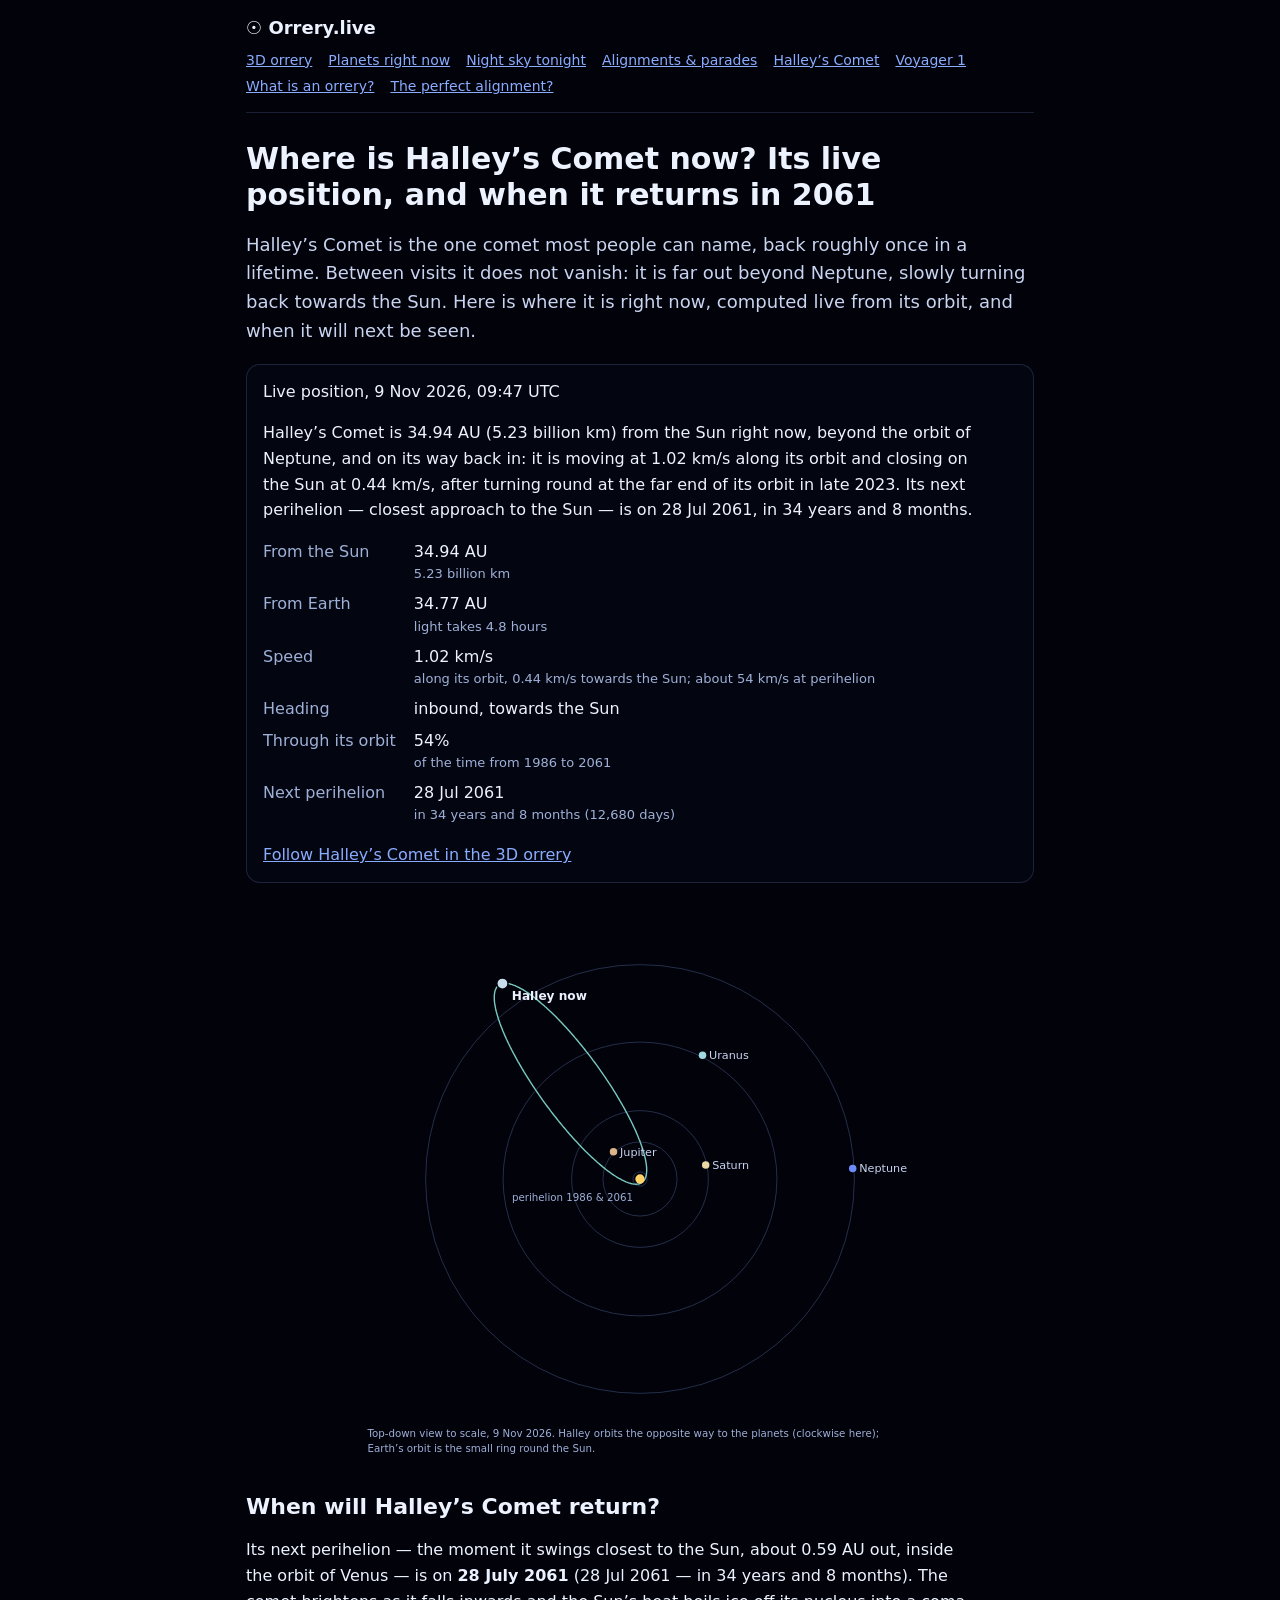
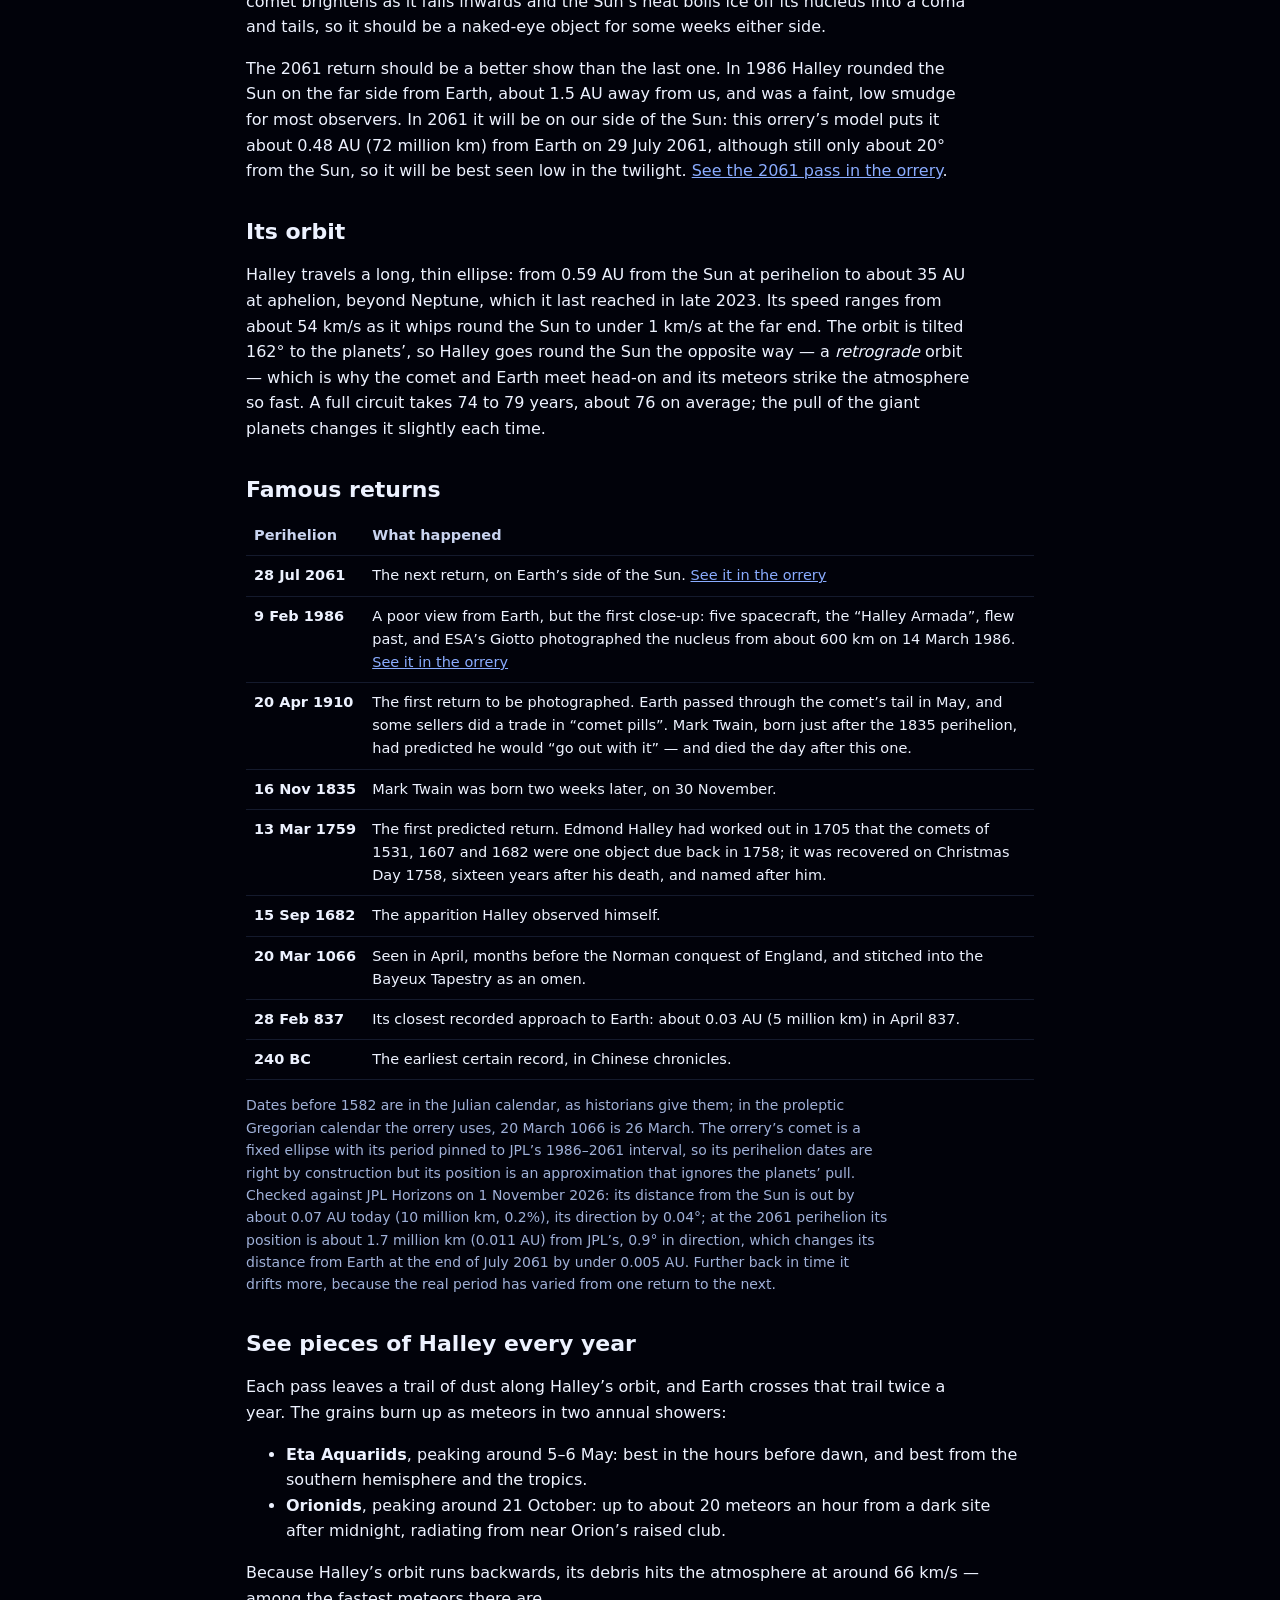
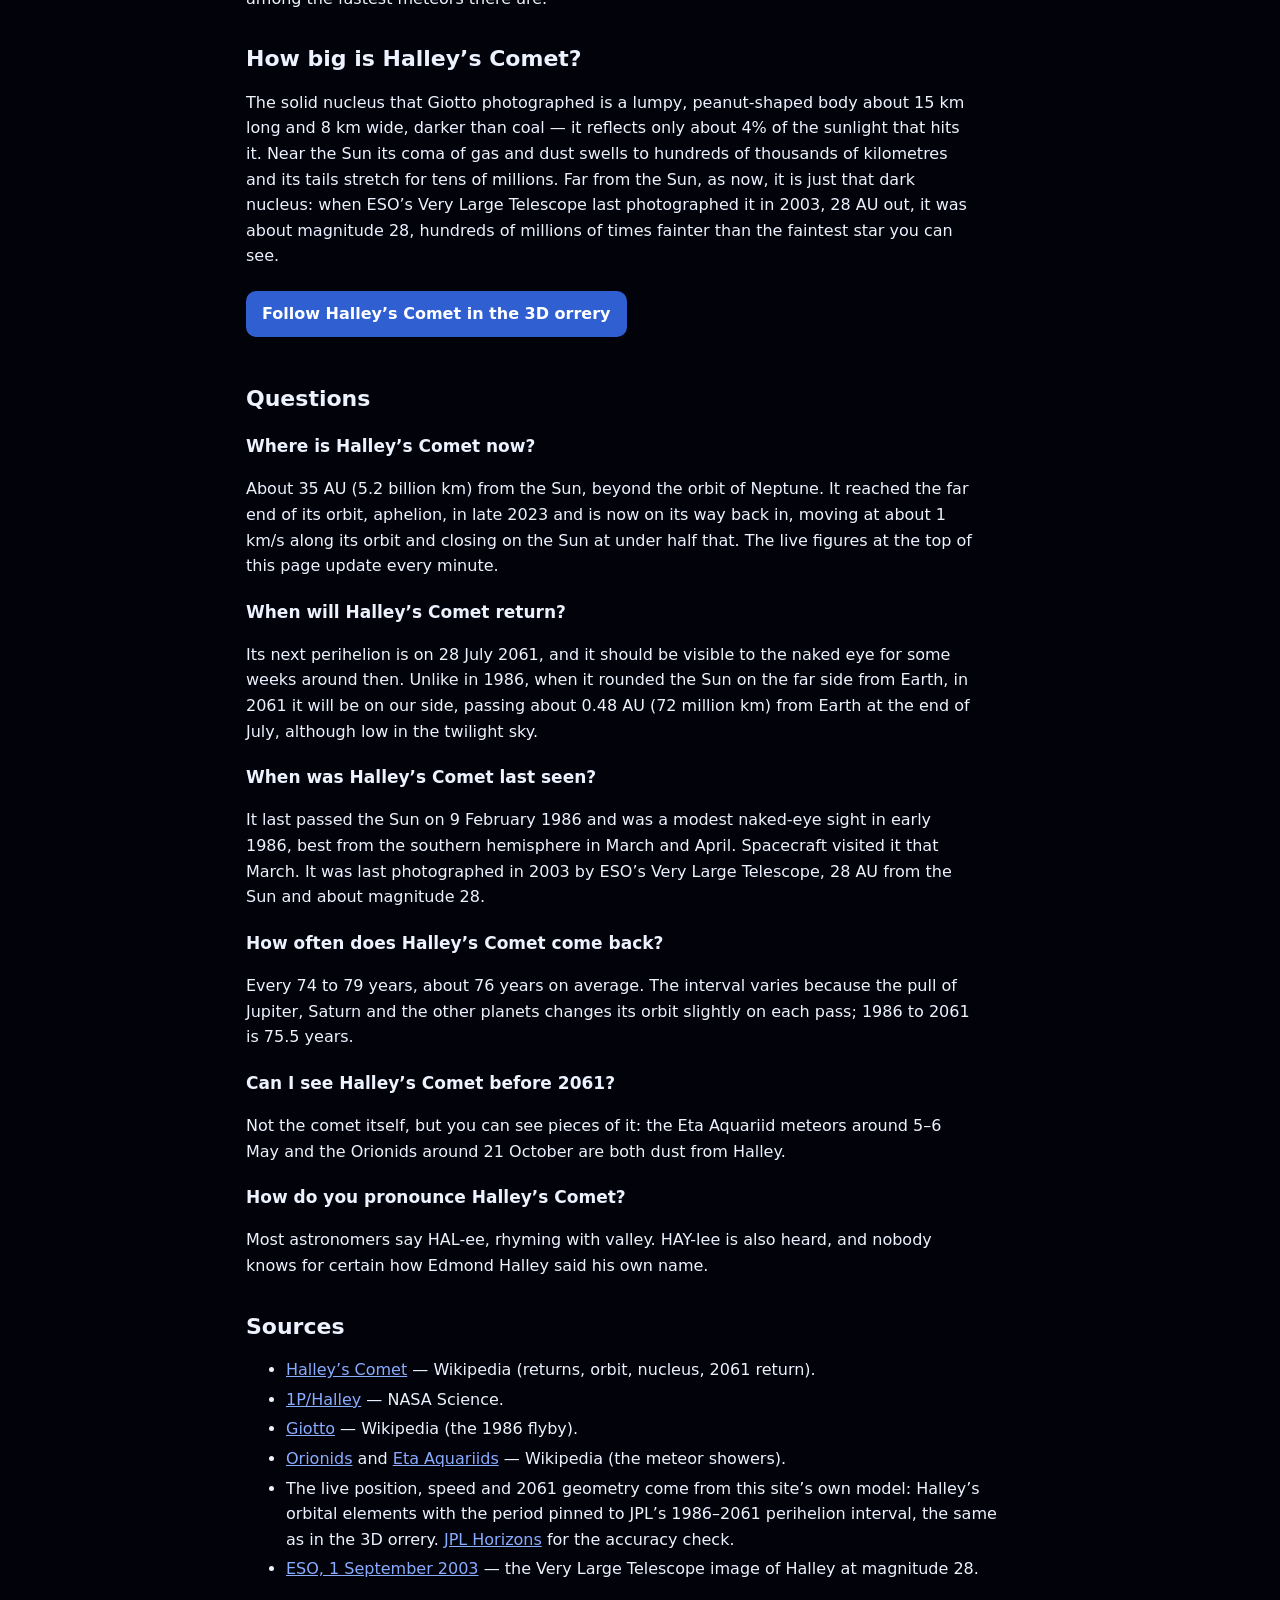
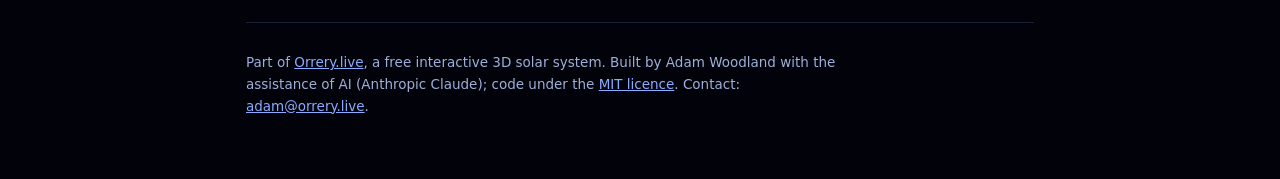
==== commit a527ca66: "Next planet parade as a heading; shorter descriptions - /planetary-alignment/ shows the next date as" ====
--- a/halleys-comet/index.html
+++ b/halleys-comet/index.html
@@ -4,7 +4,7 @@
 <meta charset="UTF-8">
 <meta name="viewport" content="width=device-width, initial-scale=1.0">
 <title>Where is Halley's Comet now? Live position &amp; 2061 return - Orrery.live</title>
-<meta name="description" content="Where Halley's Comet is right now - its live distance from the Sun and Earth, speed and position on a to-scale map - when it returns (28 July 2061), every famous return since 240 BC, and how to see its meteors every May and October.">
+<meta name="description" content="Where Halley's Comet is right now: its live distance from the Sun and Earth on a to-scale map, its return on 28 July 2061, and its two yearly meteor showers.">
 <meta name="robots" content="index, follow">
 <meta name="author" content="Adam Woodland">
 <meta name="theme-color" content="#01020a">
@@ -96,13 +96,13 @@
 	<p class="lead">Halley’s Comet is the one comet most people can name, back roughly once in a lifetime. Between visits it does not vanish: it is far out beyond Neptune, slowly turning back towards the Sun. Here is where it is right now, computed live from its orbit, and when it will next be seen.</p>
 
 	<div class="card">
-		<p class="now-stamp">Live position, <span id="stamp"><!-- snap:stamp -->1 Nov 2026, 06:20 UTC<!-- /snap:stamp --></span></p>
-		<p id="summary"><!-- snap:summary -->Halley’s Comet is 34.94 AU (5.23 billion km) from the Sun right now, beyond the orbit of Neptune, and on its way back in: it is moving at 1.01 km/s along its orbit and closing on the Sun at 0.44 km/s, after turning round at the far end of its orbit in late 2023. Its next perihelion — closest approach to the Sun — is on 28 Jul 2061, in 34 years and 8 months.<!-- /snap:summary --></p>
-		<dl class="facts" id="stats"><!-- snap:stats --><dt>From the Sun</dt><dd>34.94 AU<span class="sub">5.23 billion km</span></dd><dt>From Earth</dt><dd>34.90 AU<span class="sub">light takes 4.8 hours</span></dd><dt>Speed</dt><dd>1.01 km/s<span class="sub">along its orbit, 0.44 km/s towards the Sun; about 54 km/s at perihelion</span></dd><dt>Heading</dt><dd>inbound, towards the Sun</dd><dt>Through its orbit</dt><dd>54%<span class="sub">of the time from 1986 to 2061</span></dd><dt>Next perihelion</dt><dd>28 Jul 2061<span class="sub">in 34 years and 8 months (12,688 days)</span></dd><!-- /snap:stats --></dl>
+		<p class="now-stamp">Live position, <span id="stamp"><!-- snap:stamp -->9 Nov 2026, 09:47 UTC<!-- /snap:stamp --></span></p>
+		<p id="summary"><!-- snap:summary -->Halley’s Comet is 34.94 AU (5.23 billion km) from the Sun right now, beyond the orbit of Neptune, and on its way back in: it is moving at 1.02 km/s along its orbit and closing on the Sun at 0.44 km/s, after turning round at the far end of its orbit in late 2023. Its next perihelion — closest approach to the Sun — is on 28 Jul 2061, in 34 years and 8 months.<!-- /snap:summary --></p>
+		<dl class="facts" id="stats"><!-- snap:stats --><dt>From the Sun</dt><dd>34.94 AU<span class="sub">5.23 billion km</span></dd><dt>From Earth</dt><dd>34.77 AU<span class="sub">light takes 4.8 hours</span></dd><dt>Speed</dt><dd>1.02 km/s<span class="sub">along its orbit, 0.44 km/s towards the Sun; about 54 km/s at perihelion</span></dd><dt>Heading</dt><dd>inbound, towards the Sun</dd><dt>Through its orbit</dt><dd>54%<span class="sub">of the time from 1986 to 2061</span></dd><dt>Next perihelion</dt><dd>28 Jul 2061<span class="sub">in 34 years and 8 months (12,680 days)</span></dd><!-- /snap:stats --></dl>
 		<p><a href="/?show=planet,labels,comets,milkyway&amp;follow=Halley%27s%20Comet">Follow Halley’s Comet in the 3D orrery</a></p>
 	</div>
 
-	<svg class="topdown" id="halleymap" viewBox="0 0 600 600" role="img" aria-labelledby="halleymapTitle"><title id="halleymapTitle">Top-down, to-scale map of Halley's Comet's orbit and its position today, with the orbits of Earth, Jupiter, Saturn, Uranus and Neptune</title><!-- snap:map --><circle cx="300" cy="300" r="7.6" fill="none" stroke="rgba(138,172,255,0.28)"></circle><circle cx="300" cy="300" r="39.7" fill="none" stroke="rgba(138,172,255,0.28)"></circle><circle cx="300" cy="300" r="73.2" fill="none" stroke="rgba(138,172,255,0.28)"></circle><circle cx="300" cy="300" r="146.7" fill="none" stroke="rgba(138,172,255,0.28)"></circle><circle cx="300" cy="300" r="229.7" fill="none" stroke="rgba(138,172,255,0.28)"></circle><path d="M302.5,303.5L302.0,303.8L301.5,304.1L301.0,304.4L300.5,304.7L299.9,304.9L299.3,305.1L298.7,305.3L298.0,305.4L297.3,305.5L296.7,305.5L295.9,305.6L295.2,305.6L294.5,305.5L293.7,305.5L292.9,305.4L292.1,305.2L291.2,305.1L290.4,304.9L289.5,304.6L288.6,304.4L287.7,304.1L286.8,303.7L285.8,303.4L284.8,303.0L283.9,302.5L282.8,302.1L281.8,301.6L280.8,301.1L279.7,300.5L278.7,299.9L277.6,299.3L276.5,298.7L275.3,298.0L274.2,297.3L273.0,296.5L271.9,295.8L270.7,295.0L269.5,294.2L268.3,293.3L267.1,292.4L265.8,291.5L264.6,290.6L263.3,289.6L262.1,288.6L260.8,287.6L259.5,286.5L258.2,285.4L256.9,284.3L255.6,283.2L254.2,282.0L252.9,280.8L251.6,279.6L250.2,278.4L248.8,277.1L247.5,275.8L246.1,274.5L244.7,273.2L243.3,271.8L241.9,270.5L240.5,269.1L239.1,267.7L237.7,266.2L236.3,264.7L234.9,263.3L233.5,261.8L232.1,260.2L230.6,258.7L229.2,257.1L227.8,255.6L226.4,254.0L224.9,252.4L223.5,250.7L222.1,249.1L220.7,247.4L219.2,245.7L217.8,244.1L216.4,242.3L215.0,240.6L213.6,238.9L212.2,237.2L210.8,235.4L209.4,233.6L208.0,231.9L206.6,230.1L205.2,228.3L203.8,226.5L202.5,224.6L201.1,222.8L199.7,221.0L198.4,219.2L197.0,217.3L195.7,215.5L194.4,213.6L193.1,211.7L191.8,209.9L190.5,208.0L189.2,206.1L187.9,204.3L186.7,202.4L185.4,200.5L184.2,198.6L183.0,196.8L181.8,194.9L180.6,193.0L179.4,191.1L178.2,189.2L177.1,187.4L175.9,185.5L174.8,183.6L173.7,181.8L172.6,179.9L171.5,178.1L170.5,176.2L169.4,174.4L168.4,172.6L167.4,170.8L166.4,168.9L165.4,167.1L164.4,165.3L163.5,163.6L162.6,161.8L161.7,160.0L160.8,158.3L160.0,156.5L159.1,154.8L158.3,153.1L157.5,151.4L156.7,149.7L156.0,148.0L155.2,146.4L154.5,144.7L153.8,143.1L153.1,141.5L152.5,139.9L151.9,138.3L151.3,136.8L150.7,135.2L150.1,133.7L149.6,132.2L149.1,130.7L148.6,129.3L148.1,127.9L147.7,126.4L147.3,125.0L146.9,123.7L146.5,122.3L146.1,121.0L145.8,119.7L145.5,118.4L145.2,117.2L145.0,115.9L144.8,114.7L144.6,113.6L144.4,112.4L144.2,111.3L144.1,110.2L144.0,109.1L143.9,108.1L143.9,107.0L143.9,106.0L143.9,105.1L143.9,104.2L143.9,103.2L144.0,102.4L144.1,101.5L144.2,100.7L144.4,99.9L144.5,99.1L144.7,98.4L144.9,97.7L145.2,97.1L145.5,96.4L145.8,95.8L146.1,95.2L146.4,94.7L146.8,94.2L147.2,93.7L147.6,93.2L148.0,92.8L148.5,92.4L149.0,92.1L149.5,91.8L150.0,91.5L150.6,91.2L151.1,91.0L151.7,90.8L152.4,90.6L153.0,90.5L153.7,90.4L154.4,90.4L155.1,90.3L155.8,90.3L156.6,90.4L157.3,90.4L158.1,90.5L158.9,90.7L159.8,90.8L160.6,91.0L161.5,91.3L162.4,91.5L163.3,91.8L164.3,92.2L165.2,92.5L166.2,92.9L167.2,93.4L168.2,93.8L169.2,94.3L170.2,94.8L171.3,95.4L172.4,96.0L173.5,96.6L174.6,97.2L175.7,97.9L176.8,98.6L178.0,99.4L179.1,100.1L180.3,100.9L181.5,101.7L182.7,102.6L183.9,103.5L185.2,104.4L186.4,105.3L187.7,106.3L188.9,107.3L190.2,108.3L191.5,109.4L192.8,110.5L194.1,111.6L195.4,112.7L196.8,113.9L198.1,115.1L199.5,116.3L200.8,117.5L202.2,118.8L203.5,120.1L204.9,121.4L206.3,122.7L207.7,124.1L209.1,125.4L210.5,126.8L211.9,128.3L213.3,129.7L214.7,131.2L216.1,132.6L217.5,134.1L219.0,135.7L220.4,137.2L221.8,138.8L223.2,140.3L224.7,141.9L226.1,143.6L227.5,145.2L228.9,146.8L230.3,148.5L231.8,150.2L233.2,151.9L234.6,153.6L236.0,155.3L237.4,157.0L238.8,158.7L240.2,160.5L241.6,162.3L243.0,164.0L244.4,165.8L245.8,167.6L247.2,169.4L248.6,171.3L249.9,173.1L251.3,174.9L252.6,176.7L254.0,178.6L255.3,180.4L256.6,182.3L257.9,184.2L259.2,186.0L260.5,187.9L261.8,189.8L263.1,191.6L264.3,193.5L265.6,195.4L266.8,197.3L268.1,199.1L269.3,201.0L270.5,202.9L271.6,204.8L272.8,206.7L274.0,208.5L275.1,210.4L276.2,212.3L277.3,214.1L278.4,216.0L279.5,217.8L280.6,219.7L281.6,221.5L282.6,223.3L283.6,225.1L284.6,227.0L285.6,228.8L286.6,230.6L287.5,232.3L288.4,234.1L289.3,235.9L290.2,237.6L291.1,239.4L291.9,241.1L292.7,242.8L293.5,244.5L294.3,246.2L295.1,247.9L295.8,249.5L296.5,251.2L297.2,252.8L297.9,254.4L298.5,256.0L299.1,257.6L299.8,259.1L300.3,260.7L300.9,262.2L301.4,263.7L301.9,265.2L302.4,266.6L302.9,268.0L303.3,269.5L303.8,270.9L304.2,272.2L304.5,273.6L304.9,274.9L305.2,276.2L305.5,277.5L305.8,278.7L306.0,280.0L306.2,281.2L306.4,282.3L306.6,283.5L306.8,284.6L306.9,285.7L307.0,286.8L307.1,287.8L307.1,288.9L307.2,289.9L307.2,290.8L307.1,291.8L307.1,292.7L307.0,293.5L306.9,294.4L306.8,295.2L306.7,296.0L306.5,296.8L306.3,297.5L306.1,298.2L305.8,298.9L305.6,299.5L305.3,300.1L304.9,300.7L304.6,301.2L304.2,301.7L303.8,302.2L303.4,302.7L303.0,303.1L302.5,303.5" fill="none" stroke="#79c9c0" stroke-width="1.5"></path><circle cx="300" cy="300" r="5" fill="#ffd166"></circle><circle cx="272.0" cy="270.6" r="4" fill="#dbb48a"></circle><text x="279.0" y="274.6" font-size="12" fill="#c9d4f0">Jupiter</text><circle cx="370.5" cy="285.3" r="4" fill="#ead7a4"></circle><text x="377.5" y="289.3" font-size="12" fill="#c9d4f0">Saturn</text><circle cx="367.2" cy="167.5" r="4" fill="#9fd9e2"></circle><text x="374.2" y="171.5" font-size="12" fill="#c9d4f0">Uranus</text><circle cx="527.9" cy="288.8" r="4" fill="#6d8dff"></circle><text x="534.9" y="292.8" font-size="12" fill="#c9d4f0">Neptune</text><text x="292.5" y="323.5" font-size="11" fill="#9fb0d8" text-anchor="end">perihelion 1986 &amp; 2061</text><circle cx="152.5" cy="90.6" r="6" fill="#c7dcec" stroke="#01020a" stroke-width="1.5"></circle><text x="162.5" y="108.6" font-size="13" fill="#edf2ff" font-weight="700" text-anchor="start">Halley now</text><text x="8" y="576" font-size="11" fill="#9fb0d8">Top-down view to scale, 1 Nov 2026. Halley orbits the opposite way to the planets (clockwise here);</text><text x="8" y="592" font-size="11" fill="#9fb0d8">Earth’s orbit is the small ring round the Sun.</text><!-- /snap:map --></svg>
+	<svg class="topdown" id="halleymap" viewBox="0 0 600 600" role="img" aria-labelledby="halleymapTitle"><title id="halleymapTitle">Top-down, to-scale map of Halley's Comet's orbit and its position today, with the orbits of Earth, Jupiter, Saturn, Uranus and Neptune</title><!-- snap:map --><circle cx="300" cy="300" r="7.6" fill="none" stroke="rgba(138,172,255,0.28)"></circle><circle cx="300" cy="300" r="39.7" fill="none" stroke="rgba(138,172,255,0.28)"></circle><circle cx="300" cy="300" r="73.2" fill="none" stroke="rgba(138,172,255,0.28)"></circle><circle cx="300" cy="300" r="146.7" fill="none" stroke="rgba(138,172,255,0.28)"></circle><circle cx="300" cy="300" r="229.7" fill="none" stroke="rgba(138,172,255,0.28)"></circle><path d="M302.5,303.5L302.0,303.8L301.5,304.1L301.0,304.4L300.5,304.7L299.9,304.9L299.3,305.1L298.7,305.3L298.0,305.4L297.3,305.5L296.7,305.5L295.9,305.6L295.2,305.6L294.5,305.5L293.7,305.5L292.9,305.4L292.1,305.2L291.2,305.1L290.4,304.9L289.5,304.6L288.6,304.4L287.7,304.1L286.8,303.7L285.8,303.4L284.8,303.0L283.9,302.5L282.8,302.1L281.8,301.6L280.8,301.1L279.7,300.5L278.7,299.9L277.6,299.3L276.5,298.7L275.3,298.0L274.2,297.3L273.0,296.5L271.9,295.8L270.7,295.0L269.5,294.2L268.3,293.3L267.1,292.4L265.8,291.5L264.6,290.6L263.3,289.6L262.1,288.6L260.8,287.6L259.5,286.5L258.2,285.4L256.9,284.3L255.6,283.2L254.2,282.0L252.9,280.8L251.6,279.6L250.2,278.4L248.8,277.1L247.5,275.8L246.1,274.5L244.7,273.2L243.3,271.8L241.9,270.5L240.5,269.1L239.1,267.7L237.7,266.2L236.3,264.7L234.9,263.3L233.5,261.8L232.1,260.2L230.6,258.7L229.2,257.1L227.8,255.6L226.4,254.0L224.9,252.4L223.5,250.7L222.1,249.1L220.7,247.4L219.2,245.7L217.8,244.1L216.4,242.3L215.0,240.6L213.6,238.9L212.2,237.2L210.8,235.4L209.4,233.6L208.0,231.9L206.6,230.1L205.2,228.3L203.8,226.5L202.5,224.6L201.1,222.8L199.7,221.0L198.4,219.2L197.0,217.3L195.7,215.5L194.4,213.6L193.1,211.7L191.8,209.9L190.5,208.0L189.2,206.1L187.9,204.3L186.7,202.4L185.4,200.5L184.2,198.6L183.0,196.8L181.8,194.9L180.6,193.0L179.4,191.1L178.2,189.2L177.1,187.4L175.9,185.5L174.8,183.6L173.7,181.8L172.6,179.9L171.5,178.1L170.5,176.2L169.4,174.4L168.4,172.6L167.4,170.8L166.4,168.9L165.4,167.1L164.4,165.3L163.5,163.6L162.6,161.8L161.7,160.0L160.8,158.3L160.0,156.5L159.1,154.8L158.3,153.1L157.5,151.4L156.7,149.7L156.0,148.0L155.2,146.4L154.5,144.7L153.8,143.1L153.1,141.5L152.5,139.9L151.9,138.3L151.3,136.8L150.7,135.2L150.1,133.7L149.6,132.2L149.1,130.7L148.6,129.3L148.1,127.9L147.7,126.4L147.3,125.0L146.9,123.7L146.5,122.3L146.1,121.0L145.8,119.7L145.5,118.4L145.2,117.2L145.0,115.9L144.8,114.7L144.6,113.6L144.4,112.4L144.2,111.3L144.1,110.2L144.0,109.1L143.9,108.1L143.9,107.0L143.9,106.0L143.9,105.1L143.9,104.2L143.9,103.2L144.0,102.4L144.1,101.5L144.2,100.7L144.4,99.9L144.5,99.1L144.7,98.4L144.9,97.7L145.2,97.1L145.5,96.4L145.8,95.8L146.1,95.2L146.4,94.7L146.8,94.2L147.2,93.7L147.6,93.2L148.0,92.8L148.5,92.4L149.0,92.1L149.5,91.8L150.0,91.5L150.6,91.2L151.1,91.0L151.7,90.8L152.4,90.6L153.0,90.5L153.7,90.4L154.4,90.4L155.1,90.3L155.8,90.3L156.6,90.4L157.3,90.4L158.1,90.5L158.9,90.7L159.8,90.8L160.6,91.0L161.5,91.3L162.4,91.5L163.3,91.8L164.3,92.2L165.2,92.5L166.2,92.9L167.2,93.4L168.2,93.8L169.2,94.3L170.2,94.8L171.3,95.4L172.4,96.0L173.5,96.6L174.6,97.2L175.7,97.9L176.8,98.6L178.0,99.4L179.1,100.1L180.3,100.9L181.5,101.7L182.7,102.6L183.9,103.5L185.2,104.4L186.4,105.3L187.7,106.3L188.9,107.3L190.2,108.3L191.5,109.4L192.8,110.5L194.1,111.6L195.4,112.7L196.8,113.9L198.1,115.1L199.5,116.3L200.8,117.5L202.2,118.8L203.5,120.1L204.9,121.4L206.3,122.7L207.7,124.1L209.1,125.4L210.5,126.8L211.9,128.3L213.3,129.7L214.7,131.2L216.1,132.6L217.5,134.1L219.0,135.7L220.4,137.2L221.8,138.8L223.2,140.3L224.7,141.9L226.1,143.6L227.5,145.2L228.9,146.8L230.3,148.5L231.8,150.2L233.2,151.9L234.6,153.6L236.0,155.3L237.4,157.0L238.8,158.7L240.2,160.5L241.6,162.3L243.0,164.0L244.4,165.8L245.8,167.6L247.2,169.4L248.6,171.3L249.9,173.1L251.3,174.9L252.6,176.7L254.0,178.6L255.3,180.4L256.6,182.3L257.9,184.2L259.2,186.0L260.5,187.9L261.8,189.8L263.1,191.6L264.3,193.5L265.6,195.4L266.8,197.3L268.1,199.1L269.3,201.0L270.5,202.9L271.6,204.8L272.8,206.7L274.0,208.5L275.1,210.4L276.2,212.3L277.3,214.1L278.4,216.0L279.5,217.8L280.6,219.7L281.6,221.5L282.6,223.3L283.6,225.1L284.6,227.0L285.6,228.8L286.6,230.6L287.5,232.3L288.4,234.1L289.3,235.9L290.2,237.6L291.1,239.4L291.9,241.1L292.7,242.8L293.5,244.5L294.3,246.2L295.1,247.9L295.8,249.5L296.5,251.2L297.2,252.8L297.9,254.4L298.5,256.0L299.1,257.6L299.8,259.1L300.3,260.7L300.9,262.2L301.4,263.7L301.9,265.2L302.4,266.6L302.9,268.0L303.3,269.5L303.8,270.9L304.2,272.2L304.5,273.6L304.9,274.9L305.2,276.2L305.5,277.5L305.8,278.7L306.0,280.0L306.2,281.2L306.4,282.3L306.6,283.5L306.8,284.6L306.9,285.7L307.0,286.8L307.1,287.8L307.1,288.9L307.2,289.9L307.2,290.8L307.1,291.8L307.1,292.7L307.0,293.5L306.9,294.4L306.8,295.2L306.7,296.0L306.5,296.8L306.3,297.5L306.1,298.2L305.8,298.9L305.6,299.5L305.3,300.1L304.9,300.7L304.6,301.2L304.2,301.7L303.8,302.2L303.4,302.7L303.0,303.1L302.5,303.5" fill="none" stroke="#79c9c0" stroke-width="1.5"></path><circle cx="300" cy="300" r="5" fill="#ffd166"></circle><circle cx="271.6" cy="270.9" r="4" fill="#dbb48a"></circle><text x="278.6" y="274.9" font-size="12" fill="#c9d4f0">Jupiter</text><circle cx="370.4" cy="285.0" r="4" fill="#ead7a4"></circle><text x="377.4" y="289.0" font-size="12" fill="#c9d4f0">Saturn</text><circle cx="367.0" cy="167.4" r="4" fill="#9fd9e2"></circle><text x="374.0" y="171.4" font-size="12" fill="#c9d4f0">Uranus</text><circle cx="527.9" cy="288.7" r="4" fill="#6d8dff"></circle><text x="534.9" y="292.7" font-size="12" fill="#c9d4f0">Neptune</text><text x="292.5" y="323.5" font-size="11" fill="#9fb0d8" text-anchor="end">perihelion 1986 &amp; 2061</text><circle cx="152.6" cy="90.6" r="6" fill="#c7dcec" stroke="#01020a" stroke-width="1.5"></circle><text x="162.6" y="108.6" font-size="13" fill="#edf2ff" font-weight="700" text-anchor="start">Halley now</text><text x="8" y="576" font-size="11" fill="#9fb0d8">Top-down view to scale, 9 Nov 2026. Halley orbits the opposite way to the planets (clockwise here);</text><text x="8" y="592" font-size="11" fill="#9fb0d8">Earth’s orbit is the small ring round the Sun.</text><!-- /snap:map --></svg>
 
 	<h2>When will Halley’s Comet return?</h2>
 	<p>Its next perihelion — the moment it swings closest to the Sun, about 0.59 AU out, inside the orbit of Venus — is on <strong>28 July 2061</strong> (<span id="nextShort"><!-- snap:next -->28 Jul 2061 — in 34 years and 8 months<!-- /snap:next --></span>). The comet brightens as it falls inwards and the Sun’s heat boils ice off its nucleus into a coma and tails, so it should be a naked-eye object for some weeks either side.</p>
--- a/guide.css
+++ b/guide.css
@@ -19,6 +19,7 @@
 .cta:hover { background: #3d6fe6; color: #fff; }
 .card { background: rgba(4, 8, 18, 0.86); border: 1px solid rgba(138, 172, 255, 0.18); border-radius: 14px; padding: 14px 16px; margin: 16px 0; }
 .card p:first-child { margin-top: 0; }
+.card .nexthead { margin: 0 0 6px; } /* /planetary-alignment/'s "Next planet parade: <date>" */
 .card p:last-child { margin-bottom: 0; }
 .tablewrap { overflow-x: auto; margin: 12px 0; }
 table { border-collapse: collapse; width: 100%; font-size: 14.5px; }
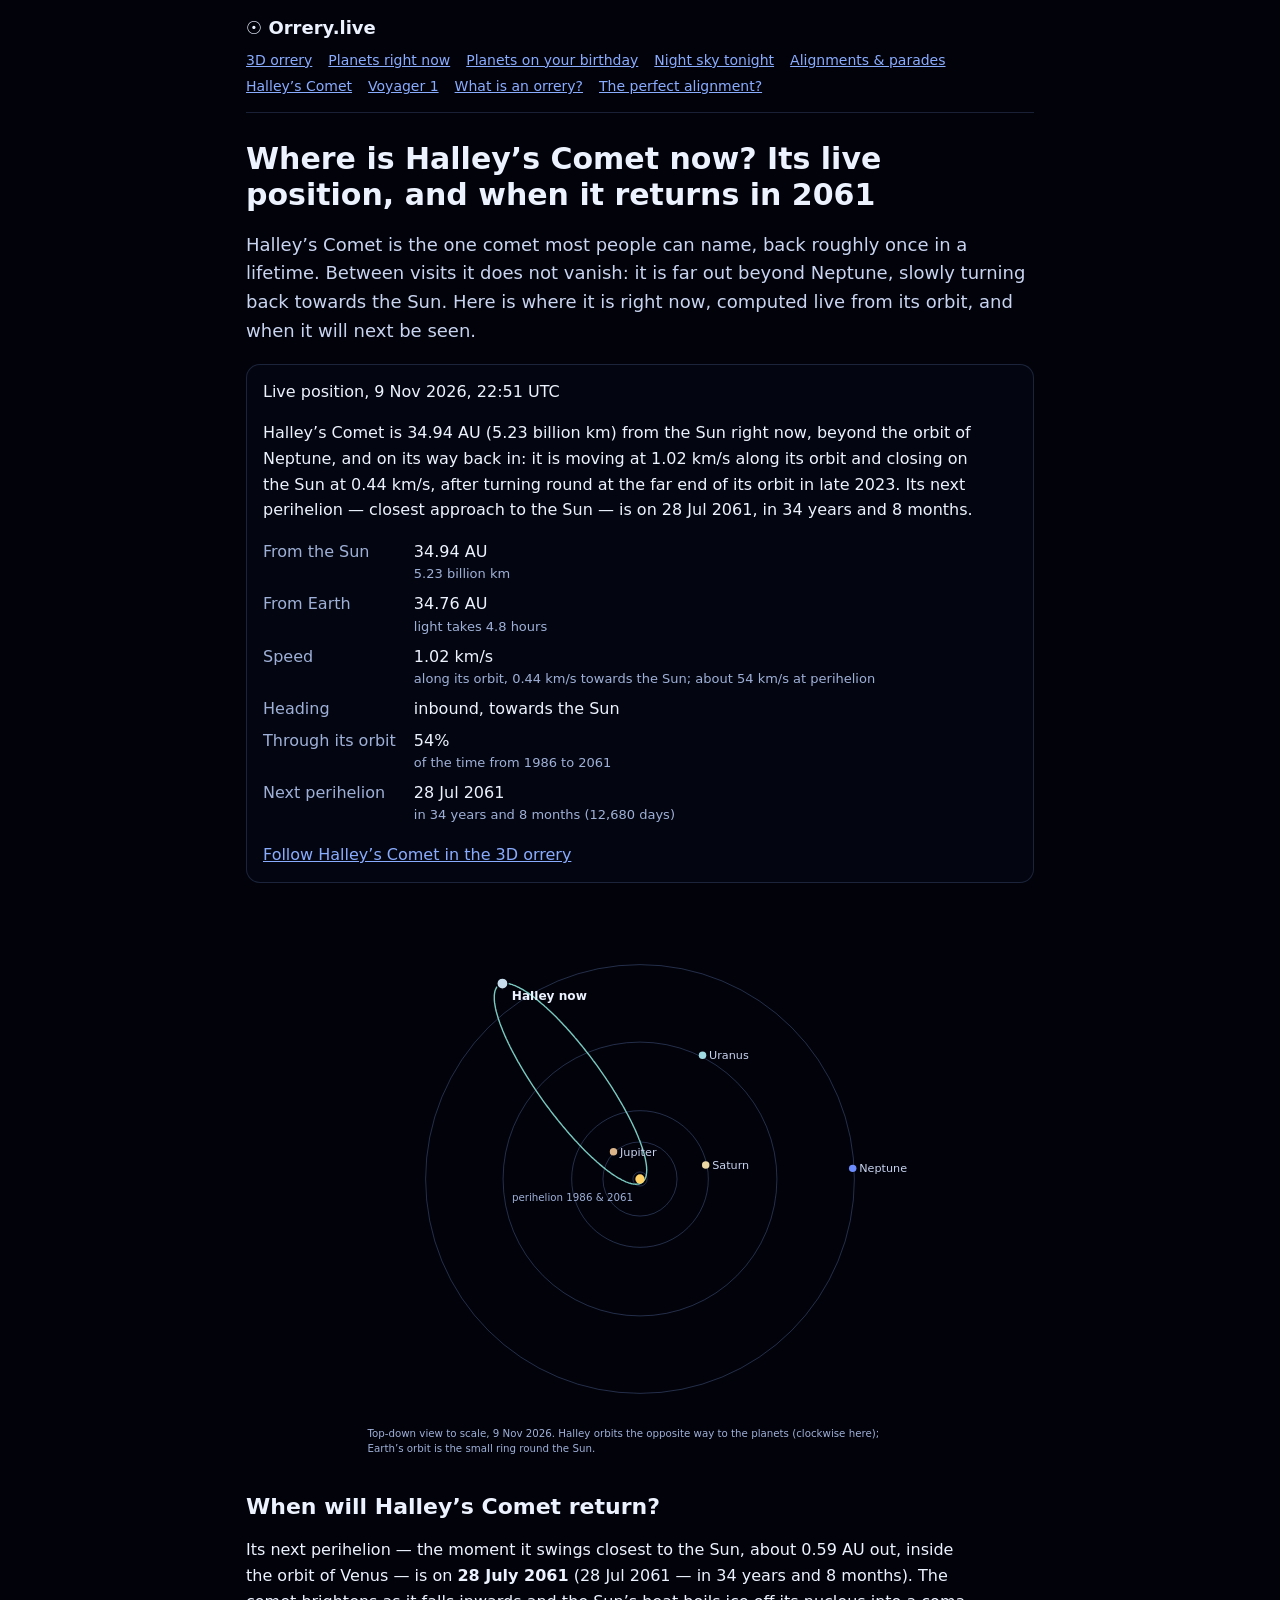
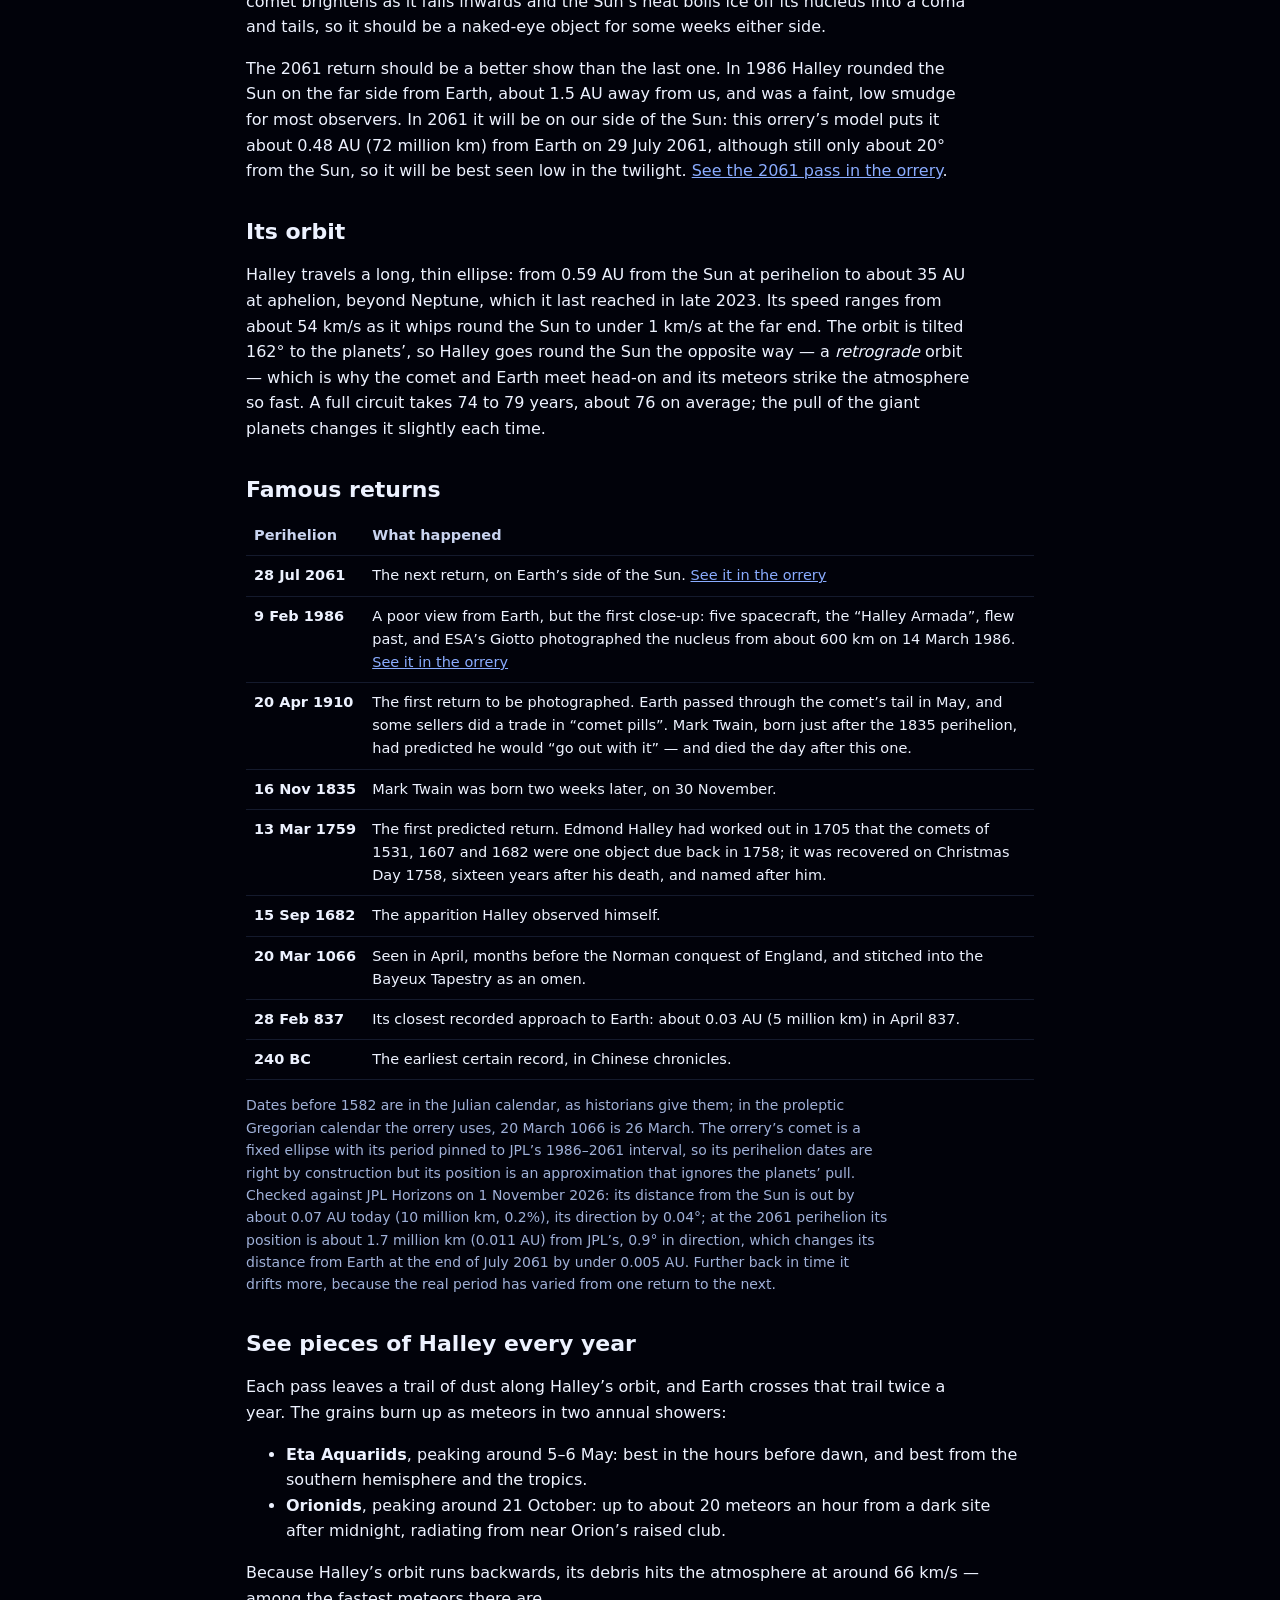
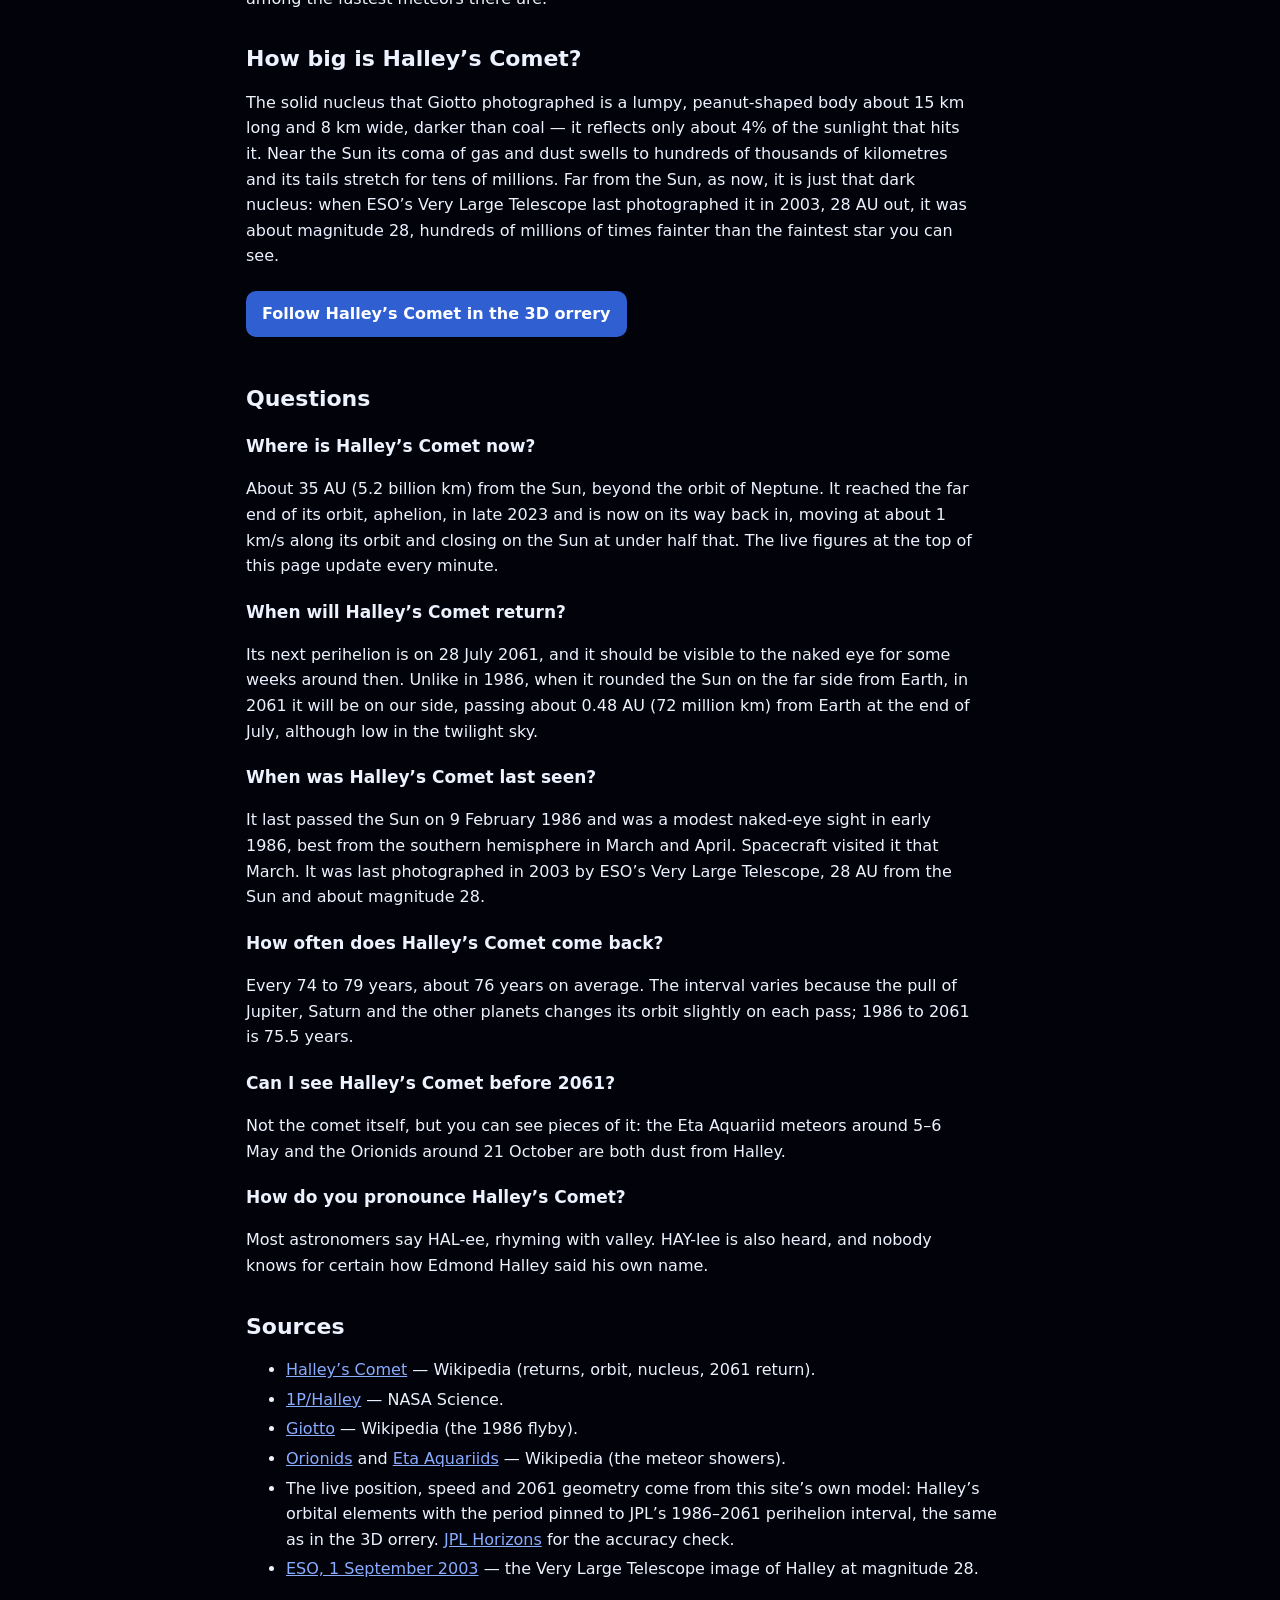
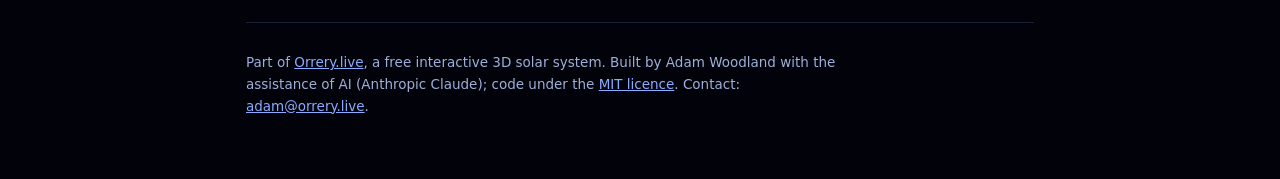
==== commit aa40b2d7: "Add "planets on your birthday" page and an At a glance block - /planets-on-your-birthday/: enter any" ====
--- a/halleys-comet/index.html
+++ b/halleys-comet/index.html
@@ -89,20 +89,20 @@
 <div class="wrap">
 <header class="site">
 	<a class="brand" href="/">☉ Orrery.live</a>
-	<nav aria-label="Guides"><a href="/">3D orrery</a><a href="/now/">Planets right now</a><a href="/night-sky/">Night sky tonight</a><a href="/planetary-alignment/">Alignments &amp; parades</a><a href="/halleys-comet/" aria-current="page">Halley’s Comet</a><a href="/voyager-1/">Voyager 1</a><a href="/what-is-an-orrery/">What is an orrery?</a><a href="/perfect-alignment/">The perfect alignment?</a></nav>
+	<nav aria-label="Guides"><a href="/">3D orrery</a><a href="/now/">Planets right now</a><a href="/planets-on-your-birthday/">Planets on your birthday</a><a href="/night-sky/">Night sky tonight</a><a href="/planetary-alignment/">Alignments &amp; parades</a><a href="/halleys-comet/" aria-current="page">Halley’s Comet</a><a href="/voyager-1/">Voyager 1</a><a href="/what-is-an-orrery/">What is an orrery?</a><a href="/perfect-alignment/">The perfect alignment?</a></nav>
 </header>
 <main>
 	<h1>Where is Halley’s Comet now? Its live position, and when it returns in 2061</h1>
 	<p class="lead">Halley’s Comet is the one comet most people can name, back roughly once in a lifetime. Between visits it does not vanish: it is far out beyond Neptune, slowly turning back towards the Sun. Here is where it is right now, computed live from its orbit, and when it will next be seen.</p>
 
 	<div class="card">
-		<p class="now-stamp">Live position, <span id="stamp"><!-- snap:stamp -->9 Nov 2026, 09:47 UTC<!-- /snap:stamp --></span></p>
+		<p class="now-stamp">Live position, <span id="stamp"><!-- snap:stamp -->9 Nov 2026, 22:51 UTC<!-- /snap:stamp --></span></p>
 		<p id="summary"><!-- snap:summary -->Halley’s Comet is 34.94 AU (5.23 billion km) from the Sun right now, beyond the orbit of Neptune, and on its way back in: it is moving at 1.02 km/s along its orbit and closing on the Sun at 0.44 km/s, after turning round at the far end of its orbit in late 2023. Its next perihelion — closest approach to the Sun — is on 28 Jul 2061, in 34 years and 8 months.<!-- /snap:summary --></p>
-		<dl class="facts" id="stats"><!-- snap:stats --><dt>From the Sun</dt><dd>34.94 AU<span class="sub">5.23 billion km</span></dd><dt>From Earth</dt><dd>34.77 AU<span class="sub">light takes 4.8 hours</span></dd><dt>Speed</dt><dd>1.02 km/s<span class="sub">along its orbit, 0.44 km/s towards the Sun; about 54 km/s at perihelion</span></dd><dt>Heading</dt><dd>inbound, towards the Sun</dd><dt>Through its orbit</dt><dd>54%<span class="sub">of the time from 1986 to 2061</span></dd><dt>Next perihelion</dt><dd>28 Jul 2061<span class="sub">in 34 years and 8 months (12,680 days)</span></dd><!-- /snap:stats --></dl>
+		<dl class="facts" id="stats"><!-- snap:stats --><dt>From the Sun</dt><dd>34.94 AU<span class="sub">5.23 billion km</span></dd><dt>From Earth</dt><dd>34.76 AU<span class="sub">light takes 4.8 hours</span></dd><dt>Speed</dt><dd>1.02 km/s<span class="sub">along its orbit, 0.44 km/s towards the Sun; about 54 km/s at perihelion</span></dd><dt>Heading</dt><dd>inbound, towards the Sun</dd><dt>Through its orbit</dt><dd>54%<span class="sub">of the time from 1986 to 2061</span></dd><dt>Next perihelion</dt><dd>28 Jul 2061<span class="sub">in 34 years and 8 months (12,680 days)</span></dd><!-- /snap:stats --></dl>
 		<p><a href="/?show=planet,labels,comets,milkyway&amp;follow=Halley%27s%20Comet">Follow Halley’s Comet in the 3D orrery</a></p>
 	</div>
 
-	<svg class="topdown" id="halleymap" viewBox="0 0 600 600" role="img" aria-labelledby="halleymapTitle"><title id="halleymapTitle">Top-down, to-scale map of Halley's Comet's orbit and its position today, with the orbits of Earth, Jupiter, Saturn, Uranus and Neptune</title><!-- snap:map --><circle cx="300" cy="300" r="7.6" fill="none" stroke="rgba(138,172,255,0.28)"></circle><circle cx="300" cy="300" r="39.7" fill="none" stroke="rgba(138,172,255,0.28)"></circle><circle cx="300" cy="300" r="73.2" fill="none" stroke="rgba(138,172,255,0.28)"></circle><circle cx="300" cy="300" r="146.7" fill="none" stroke="rgba(138,172,255,0.28)"></circle><circle cx="300" cy="300" r="229.7" fill="none" stroke="rgba(138,172,255,0.28)"></circle><path d="M302.5,303.5L302.0,303.8L301.5,304.1L301.0,304.4L300.5,304.7L299.9,304.9L299.3,305.1L298.7,305.3L298.0,305.4L297.3,305.5L296.7,305.5L295.9,305.6L295.2,305.6L294.5,305.5L293.7,305.5L292.9,305.4L292.1,305.2L291.2,305.1L290.4,304.9L289.5,304.6L288.6,304.4L287.7,304.1L286.8,303.7L285.8,303.4L284.8,303.0L283.9,302.5L282.8,302.1L281.8,301.6L280.8,301.1L279.7,300.5L278.7,299.9L277.6,299.3L276.5,298.7L275.3,298.0L274.2,297.3L273.0,296.5L271.9,295.8L270.7,295.0L269.5,294.2L268.3,293.3L267.1,292.4L265.8,291.5L264.6,290.6L263.3,289.6L262.1,288.6L260.8,287.6L259.5,286.5L258.2,285.4L256.9,284.3L255.6,283.2L254.2,282.0L252.9,280.8L251.6,279.6L250.2,278.4L248.8,277.1L247.5,275.8L246.1,274.5L244.7,273.2L243.3,271.8L241.9,270.5L240.5,269.1L239.1,267.7L237.7,266.2L236.3,264.7L234.9,263.3L233.5,261.8L232.1,260.2L230.6,258.7L229.2,257.1L227.8,255.6L226.4,254.0L224.9,252.4L223.5,250.7L222.1,249.1L220.7,247.4L219.2,245.7L217.8,244.1L216.4,242.3L215.0,240.6L213.6,238.9L212.2,237.2L210.8,235.4L209.4,233.6L208.0,231.9L206.6,230.1L205.2,228.3L203.8,226.5L202.5,224.6L201.1,222.8L199.7,221.0L198.4,219.2L197.0,217.3L195.7,215.5L194.4,213.6L193.1,211.7L191.8,209.9L190.5,208.0L189.2,206.1L187.9,204.3L186.7,202.4L185.4,200.5L184.2,198.6L183.0,196.8L181.8,194.9L180.6,193.0L179.4,191.1L178.2,189.2L177.1,187.4L175.9,185.5L174.8,183.6L173.7,181.8L172.6,179.9L171.5,178.1L170.5,176.2L169.4,174.4L168.4,172.6L167.4,170.8L166.4,168.9L165.4,167.1L164.4,165.3L163.5,163.6L162.6,161.8L161.7,160.0L160.8,158.3L160.0,156.5L159.1,154.8L158.3,153.1L157.5,151.4L156.7,149.7L156.0,148.0L155.2,146.4L154.5,144.7L153.8,143.1L153.1,141.5L152.5,139.9L151.9,138.3L151.3,136.8L150.7,135.2L150.1,133.7L149.6,132.2L149.1,130.7L148.6,129.3L148.1,127.9L147.7,126.4L147.3,125.0L146.9,123.7L146.5,122.3L146.1,121.0L145.8,119.7L145.5,118.4L145.2,117.2L145.0,115.9L144.8,114.7L144.6,113.6L144.4,112.4L144.2,111.3L144.1,110.2L144.0,109.1L143.9,108.1L143.9,107.0L143.9,106.0L143.9,105.1L143.9,104.2L143.9,103.2L144.0,102.4L144.1,101.5L144.2,100.7L144.4,99.9L144.5,99.1L144.7,98.4L144.9,97.7L145.2,97.1L145.5,96.4L145.8,95.8L146.1,95.2L146.4,94.7L146.8,94.2L147.2,93.7L147.6,93.2L148.0,92.8L148.5,92.4L149.0,92.1L149.5,91.8L150.0,91.5L150.6,91.2L151.1,91.0L151.7,90.8L152.4,90.6L153.0,90.5L153.7,90.4L154.4,90.4L155.1,90.3L155.8,90.3L156.6,90.4L157.3,90.4L158.1,90.5L158.9,90.7L159.8,90.8L160.6,91.0L161.5,91.3L162.4,91.5L163.3,91.8L164.3,92.2L165.2,92.5L166.2,92.9L167.2,93.4L168.2,93.8L169.2,94.3L170.2,94.8L171.3,95.4L172.4,96.0L173.5,96.6L174.6,97.2L175.7,97.9L176.8,98.6L178.0,99.4L179.1,100.1L180.3,100.9L181.5,101.7L182.7,102.6L183.9,103.5L185.2,104.4L186.4,105.3L187.7,106.3L188.9,107.3L190.2,108.3L191.5,109.4L192.8,110.5L194.1,111.6L195.4,112.7L196.8,113.9L198.1,115.1L199.5,116.3L200.8,117.5L202.2,118.8L203.5,120.1L204.9,121.4L206.3,122.7L207.7,124.1L209.1,125.4L210.5,126.8L211.9,128.3L213.3,129.7L214.7,131.2L216.1,132.6L217.5,134.1L219.0,135.7L220.4,137.2L221.8,138.8L223.2,140.3L224.7,141.9L226.1,143.6L227.5,145.2L228.9,146.8L230.3,148.5L231.8,150.2L233.2,151.9L234.6,153.6L236.0,155.3L237.4,157.0L238.8,158.7L240.2,160.5L241.6,162.3L243.0,164.0L244.4,165.8L245.8,167.6L247.2,169.4L248.6,171.3L249.9,173.1L251.3,174.9L252.6,176.7L254.0,178.6L255.3,180.4L256.6,182.3L257.9,184.2L259.2,186.0L260.5,187.9L261.8,189.8L263.1,191.6L264.3,193.5L265.6,195.4L266.8,197.3L268.1,199.1L269.3,201.0L270.5,202.9L271.6,204.8L272.8,206.7L274.0,208.5L275.1,210.4L276.2,212.3L277.3,214.1L278.4,216.0L279.5,217.8L280.6,219.7L281.6,221.5L282.6,223.3L283.6,225.1L284.6,227.0L285.6,228.8L286.6,230.6L287.5,232.3L288.4,234.1L289.3,235.9L290.2,237.6L291.1,239.4L291.9,241.1L292.7,242.8L293.5,244.5L294.3,246.2L295.1,247.9L295.8,249.5L296.5,251.2L297.2,252.8L297.9,254.4L298.5,256.0L299.1,257.6L299.8,259.1L300.3,260.7L300.9,262.2L301.4,263.7L301.9,265.2L302.4,266.6L302.9,268.0L303.3,269.5L303.8,270.9L304.2,272.2L304.5,273.6L304.9,274.9L305.2,276.2L305.5,277.5L305.8,278.7L306.0,280.0L306.2,281.2L306.4,282.3L306.6,283.5L306.8,284.6L306.9,285.7L307.0,286.8L307.1,287.8L307.1,288.9L307.2,289.9L307.2,290.8L307.1,291.8L307.1,292.7L307.0,293.5L306.9,294.4L306.8,295.2L306.7,296.0L306.5,296.8L306.3,297.5L306.1,298.2L305.8,298.9L305.6,299.5L305.3,300.1L304.9,300.7L304.6,301.2L304.2,301.7L303.8,302.2L303.4,302.7L303.0,303.1L302.5,303.5" fill="none" stroke="#79c9c0" stroke-width="1.5"></path><circle cx="300" cy="300" r="5" fill="#ffd166"></circle><circle cx="271.6" cy="270.9" r="4" fill="#dbb48a"></circle><text x="278.6" y="274.9" font-size="12" fill="#c9d4f0">Jupiter</text><circle cx="370.4" cy="285.0" r="4" fill="#ead7a4"></circle><text x="377.4" y="289.0" font-size="12" fill="#c9d4f0">Saturn</text><circle cx="367.0" cy="167.4" r="4" fill="#9fd9e2"></circle><text x="374.0" y="171.4" font-size="12" fill="#c9d4f0">Uranus</text><circle cx="527.9" cy="288.7" r="4" fill="#6d8dff"></circle><text x="534.9" y="292.7" font-size="12" fill="#c9d4f0">Neptune</text><text x="292.5" y="323.5" font-size="11" fill="#9fb0d8" text-anchor="end">perihelion 1986 &amp; 2061</text><circle cx="152.6" cy="90.6" r="6" fill="#c7dcec" stroke="#01020a" stroke-width="1.5"></circle><text x="162.6" y="108.6" font-size="13" fill="#edf2ff" font-weight="700" text-anchor="start">Halley now</text><text x="8" y="576" font-size="11" fill="#9fb0d8">Top-down view to scale, 9 Nov 2026. Halley orbits the opposite way to the planets (clockwise here);</text><text x="8" y="592" font-size="11" fill="#9fb0d8">Earth’s orbit is the small ring round the Sun.</text><!-- /snap:map --></svg>
+	<svg class="topdown" id="halleymap" viewBox="0 0 600 600" role="img" aria-labelledby="halleymapTitle"><title id="halleymapTitle">Top-down, to-scale map of Halley's Comet's orbit and its position today, with the orbits of Earth, Jupiter, Saturn, Uranus and Neptune</title><!-- snap:map --><circle cx="300" cy="300" r="7.6" fill="none" stroke="rgba(138,172,255,0.28)"></circle><circle cx="300" cy="300" r="39.7" fill="none" stroke="rgba(138,172,255,0.28)"></circle><circle cx="300" cy="300" r="73.2" fill="none" stroke="rgba(138,172,255,0.28)"></circle><circle cx="300" cy="300" r="146.7" fill="none" stroke="rgba(138,172,255,0.28)"></circle><circle cx="300" cy="300" r="229.7" fill="none" stroke="rgba(138,172,255,0.28)"></circle><path d="M302.5,303.5L302.0,303.8L301.5,304.1L301.0,304.4L300.5,304.7L299.9,304.9L299.3,305.1L298.7,305.3L298.0,305.4L297.3,305.5L296.7,305.5L295.9,305.6L295.2,305.6L294.5,305.5L293.7,305.5L292.9,305.4L292.1,305.2L291.2,305.1L290.4,304.9L289.5,304.6L288.6,304.4L287.7,304.1L286.8,303.7L285.8,303.4L284.8,303.0L283.9,302.5L282.8,302.1L281.8,301.6L280.8,301.1L279.7,300.5L278.7,299.9L277.6,299.3L276.5,298.7L275.3,298.0L274.2,297.3L273.0,296.5L271.9,295.8L270.7,295.0L269.5,294.2L268.3,293.3L267.1,292.4L265.8,291.5L264.6,290.6L263.3,289.6L262.1,288.6L260.8,287.6L259.5,286.5L258.2,285.4L256.9,284.3L255.6,283.2L254.2,282.0L252.9,280.8L251.6,279.6L250.2,278.4L248.8,277.1L247.5,275.8L246.1,274.5L244.7,273.2L243.3,271.8L241.9,270.5L240.5,269.1L239.1,267.7L237.7,266.2L236.3,264.7L234.9,263.3L233.5,261.8L232.1,260.2L230.6,258.7L229.2,257.1L227.8,255.6L226.4,254.0L224.9,252.4L223.5,250.7L222.1,249.1L220.7,247.4L219.2,245.7L217.8,244.1L216.4,242.3L215.0,240.6L213.6,238.9L212.2,237.2L210.8,235.4L209.4,233.6L208.0,231.9L206.6,230.1L205.2,228.3L203.8,226.5L202.5,224.6L201.1,222.8L199.7,221.0L198.4,219.2L197.0,217.3L195.7,215.5L194.4,213.6L193.1,211.7L191.8,209.9L190.5,208.0L189.2,206.1L187.9,204.3L186.7,202.4L185.4,200.5L184.2,198.6L183.0,196.8L181.8,194.9L180.6,193.0L179.4,191.1L178.2,189.2L177.1,187.4L175.9,185.5L174.8,183.6L173.7,181.8L172.6,179.9L171.5,178.1L170.5,176.2L169.4,174.4L168.4,172.6L167.4,170.8L166.4,168.9L165.4,167.1L164.4,165.3L163.5,163.6L162.6,161.8L161.7,160.0L160.8,158.3L160.0,156.5L159.1,154.8L158.3,153.1L157.5,151.4L156.7,149.7L156.0,148.0L155.2,146.4L154.5,144.7L153.8,143.1L153.1,141.5L152.5,139.9L151.9,138.3L151.3,136.8L150.7,135.2L150.1,133.7L149.6,132.2L149.1,130.7L148.6,129.3L148.1,127.9L147.7,126.4L147.3,125.0L146.9,123.7L146.5,122.3L146.1,121.0L145.8,119.7L145.5,118.4L145.2,117.2L145.0,115.9L144.8,114.7L144.6,113.6L144.4,112.4L144.2,111.3L144.1,110.2L144.0,109.1L143.9,108.1L143.9,107.0L143.9,106.0L143.9,105.1L143.9,104.2L143.9,103.2L144.0,102.4L144.1,101.5L144.2,100.7L144.4,99.9L144.5,99.1L144.7,98.4L144.9,97.7L145.2,97.1L145.5,96.4L145.8,95.8L146.1,95.2L146.4,94.7L146.8,94.2L147.2,93.7L147.6,93.2L148.0,92.8L148.5,92.4L149.0,92.1L149.5,91.8L150.0,91.5L150.6,91.2L151.1,91.0L151.7,90.8L152.4,90.6L153.0,90.5L153.7,90.4L154.4,90.4L155.1,90.3L155.8,90.3L156.6,90.4L157.3,90.4L158.1,90.5L158.9,90.7L159.8,90.8L160.6,91.0L161.5,91.3L162.4,91.5L163.3,91.8L164.3,92.2L165.2,92.5L166.2,92.9L167.2,93.4L168.2,93.8L169.2,94.3L170.2,94.8L171.3,95.4L172.4,96.0L173.5,96.6L174.6,97.2L175.7,97.9L176.8,98.6L178.0,99.4L179.1,100.1L180.3,100.9L181.5,101.7L182.7,102.6L183.9,103.5L185.2,104.4L186.4,105.3L187.7,106.3L188.9,107.3L190.2,108.3L191.5,109.4L192.8,110.5L194.1,111.6L195.4,112.7L196.8,113.9L198.1,115.1L199.5,116.3L200.8,117.5L202.2,118.8L203.5,120.1L204.9,121.4L206.3,122.7L207.7,124.1L209.1,125.4L210.5,126.8L211.9,128.3L213.3,129.7L214.7,131.2L216.1,132.6L217.5,134.1L219.0,135.7L220.4,137.2L221.8,138.8L223.2,140.3L224.7,141.9L226.1,143.6L227.5,145.2L228.9,146.8L230.3,148.5L231.8,150.2L233.2,151.9L234.6,153.6L236.0,155.3L237.4,157.0L238.8,158.7L240.2,160.5L241.6,162.3L243.0,164.0L244.4,165.8L245.8,167.6L247.2,169.4L248.6,171.3L249.9,173.1L251.3,174.9L252.6,176.7L254.0,178.6L255.3,180.4L256.6,182.3L257.9,184.2L259.2,186.0L260.5,187.9L261.8,189.8L263.1,191.6L264.3,193.5L265.6,195.4L266.8,197.3L268.1,199.1L269.3,201.0L270.5,202.9L271.6,204.8L272.8,206.7L274.0,208.5L275.1,210.4L276.2,212.3L277.3,214.1L278.4,216.0L279.5,217.8L280.6,219.7L281.6,221.5L282.6,223.3L283.6,225.1L284.6,227.0L285.6,228.8L286.6,230.6L287.5,232.3L288.4,234.1L289.3,235.9L290.2,237.6L291.1,239.4L291.9,241.1L292.7,242.8L293.5,244.5L294.3,246.2L295.1,247.9L295.8,249.5L296.5,251.2L297.2,252.8L297.9,254.4L298.5,256.0L299.1,257.6L299.8,259.1L300.3,260.7L300.9,262.2L301.4,263.7L301.9,265.2L302.4,266.6L302.9,268.0L303.3,269.5L303.8,270.9L304.2,272.2L304.5,273.6L304.9,274.9L305.2,276.2L305.5,277.5L305.8,278.7L306.0,280.0L306.2,281.2L306.4,282.3L306.6,283.5L306.8,284.6L306.9,285.7L307.0,286.8L307.1,287.8L307.1,288.9L307.2,289.9L307.2,290.8L307.1,291.8L307.1,292.7L307.0,293.5L306.9,294.4L306.8,295.2L306.7,296.0L306.5,296.8L306.3,297.5L306.1,298.2L305.8,298.9L305.6,299.5L305.3,300.1L304.9,300.7L304.6,301.2L304.2,301.7L303.8,302.2L303.4,302.7L303.0,303.1L302.5,303.5" fill="none" stroke="#79c9c0" stroke-width="1.5"></path><circle cx="300" cy="300" r="5" fill="#ffd166"></circle><circle cx="271.6" cy="270.9" r="4" fill="#dbb48a"></circle><text x="278.6" y="274.9" font-size="12" fill="#c9d4f0">Jupiter</text><circle cx="370.4" cy="284.9" r="4" fill="#ead7a4"></circle><text x="377.4" y="288.9" font-size="12" fill="#c9d4f0">Saturn</text><circle cx="367.0" cy="167.4" r="4" fill="#9fd9e2"></circle><text x="374.0" y="171.4" font-size="12" fill="#c9d4f0">Uranus</text><circle cx="527.9" cy="288.6" r="4" fill="#6d8dff"></circle><text x="534.9" y="292.6" font-size="12" fill="#c9d4f0">Neptune</text><text x="292.5" y="323.5" font-size="11" fill="#9fb0d8" text-anchor="end">perihelion 1986 &amp; 2061</text><circle cx="152.6" cy="90.6" r="6" fill="#c7dcec" stroke="#01020a" stroke-width="1.5"></circle><text x="162.6" y="108.6" font-size="13" fill="#edf2ff" font-weight="700" text-anchor="start">Halley now</text><text x="8" y="576" font-size="11" fill="#9fb0d8">Top-down view to scale, 9 Nov 2026. Halley orbits the opposite way to the planets (clockwise here);</text><text x="8" y="592" font-size="11" fill="#9fb0d8">Earth’s orbit is the small ring round the Sun.</text><!-- /snap:map --></svg>
 
 	<h2>When will Halley’s Comet return?</h2>
 	<p>Its next perihelion — the moment it swings closest to the Sun, about 0.59 AU out, inside the orbit of Venus — is on <strong>28 July 2061</strong> (<span id="nextShort"><!-- snap:next -->28 Jul 2061 — in 34 years and 8 months<!-- /snap:next --></span>). The comet brightens as it falls inwards and the Sun’s heat boils ice off its nucleus into a coma and tails, so it should be a naked-eye object for some weeks either side.</p>
--- a/guide.css
+++ b/guide.css
@@ -64,3 +64,13 @@
 figure.fig { margin: 18px 0; }
 figure.fig img { display: block; width: 100%; height: auto; border-radius: 12px; border: 1px solid rgba(138, 172, 255, 0.18); background: #0b1020; }
 figure.fig figcaption { color: #9fb0d8; font-size: 14px; margin-top: 8px; }
+
+/* Date form and results (/planets-on-your-birthday/). */
+form.dateform { display: flex; flex-wrap: wrap; align-items: flex-end; gap: 10px 12px; margin: 16px 0 4px; }
+form.dateform label { display: flex; flex-direction: column; gap: 6px; font-size: 14px; color: #c9d4f0; }
+form.dateform input[type=date] { font: inherit; font-size: 17px; min-height: 44px; padding: 6px 10px; border-radius: 10px; border: 1px solid rgba(138, 172, 255, 0.35); background: rgba(4, 8, 18, 0.86); color: #edf2ff; }
+form.dateform button { font: inherit; font-weight: 600; min-height: 44px; padding: 10px 16px; border: 0; border-radius: 10px; background: #2f5fd1; color: #fff; cursor: pointer; }
+form.dateform button:hover { background: #3d6fe6; }
+.status { min-height: 1.6em; margin: 4px 0; color: #ffc86b; }
+.ctarow { display: flex; flex-wrap: wrap; align-items: center; gap: 4px 18px; }
+h2[tabindex="-1"]:focus { outline: none; }
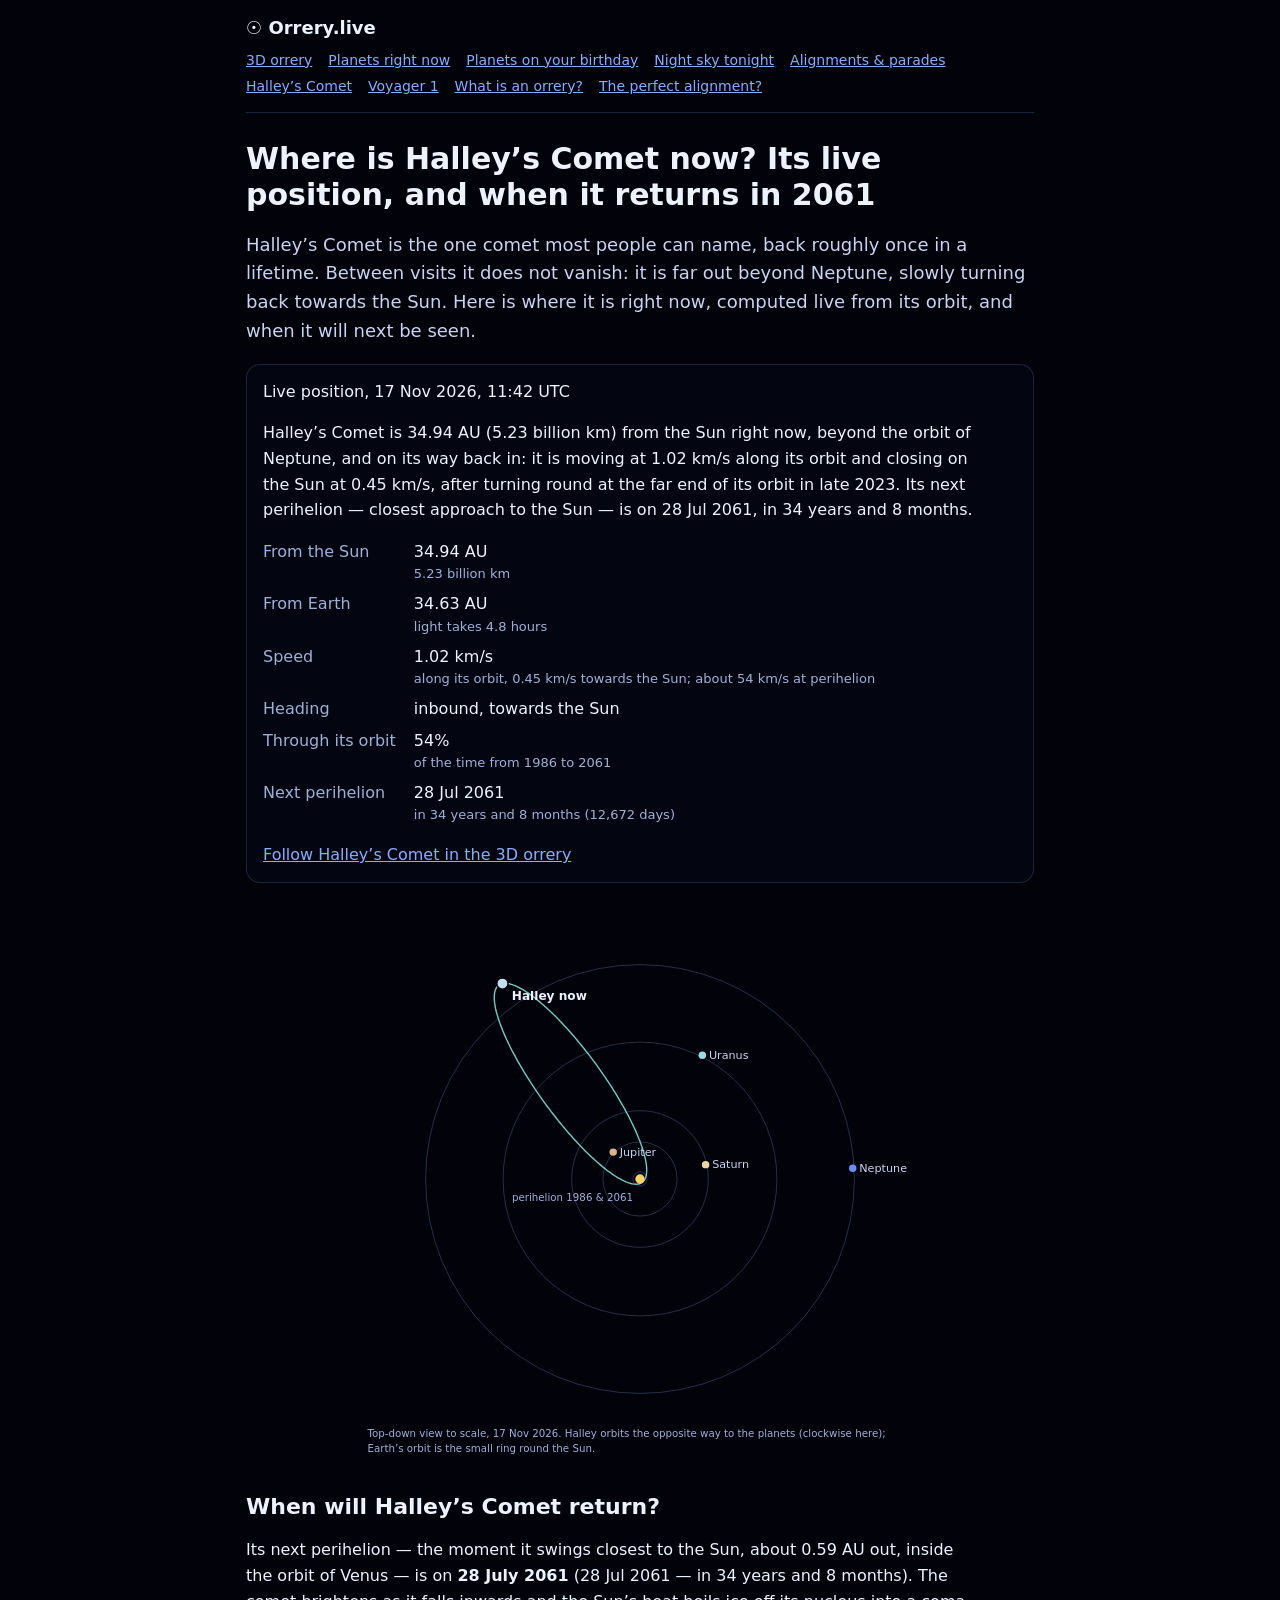
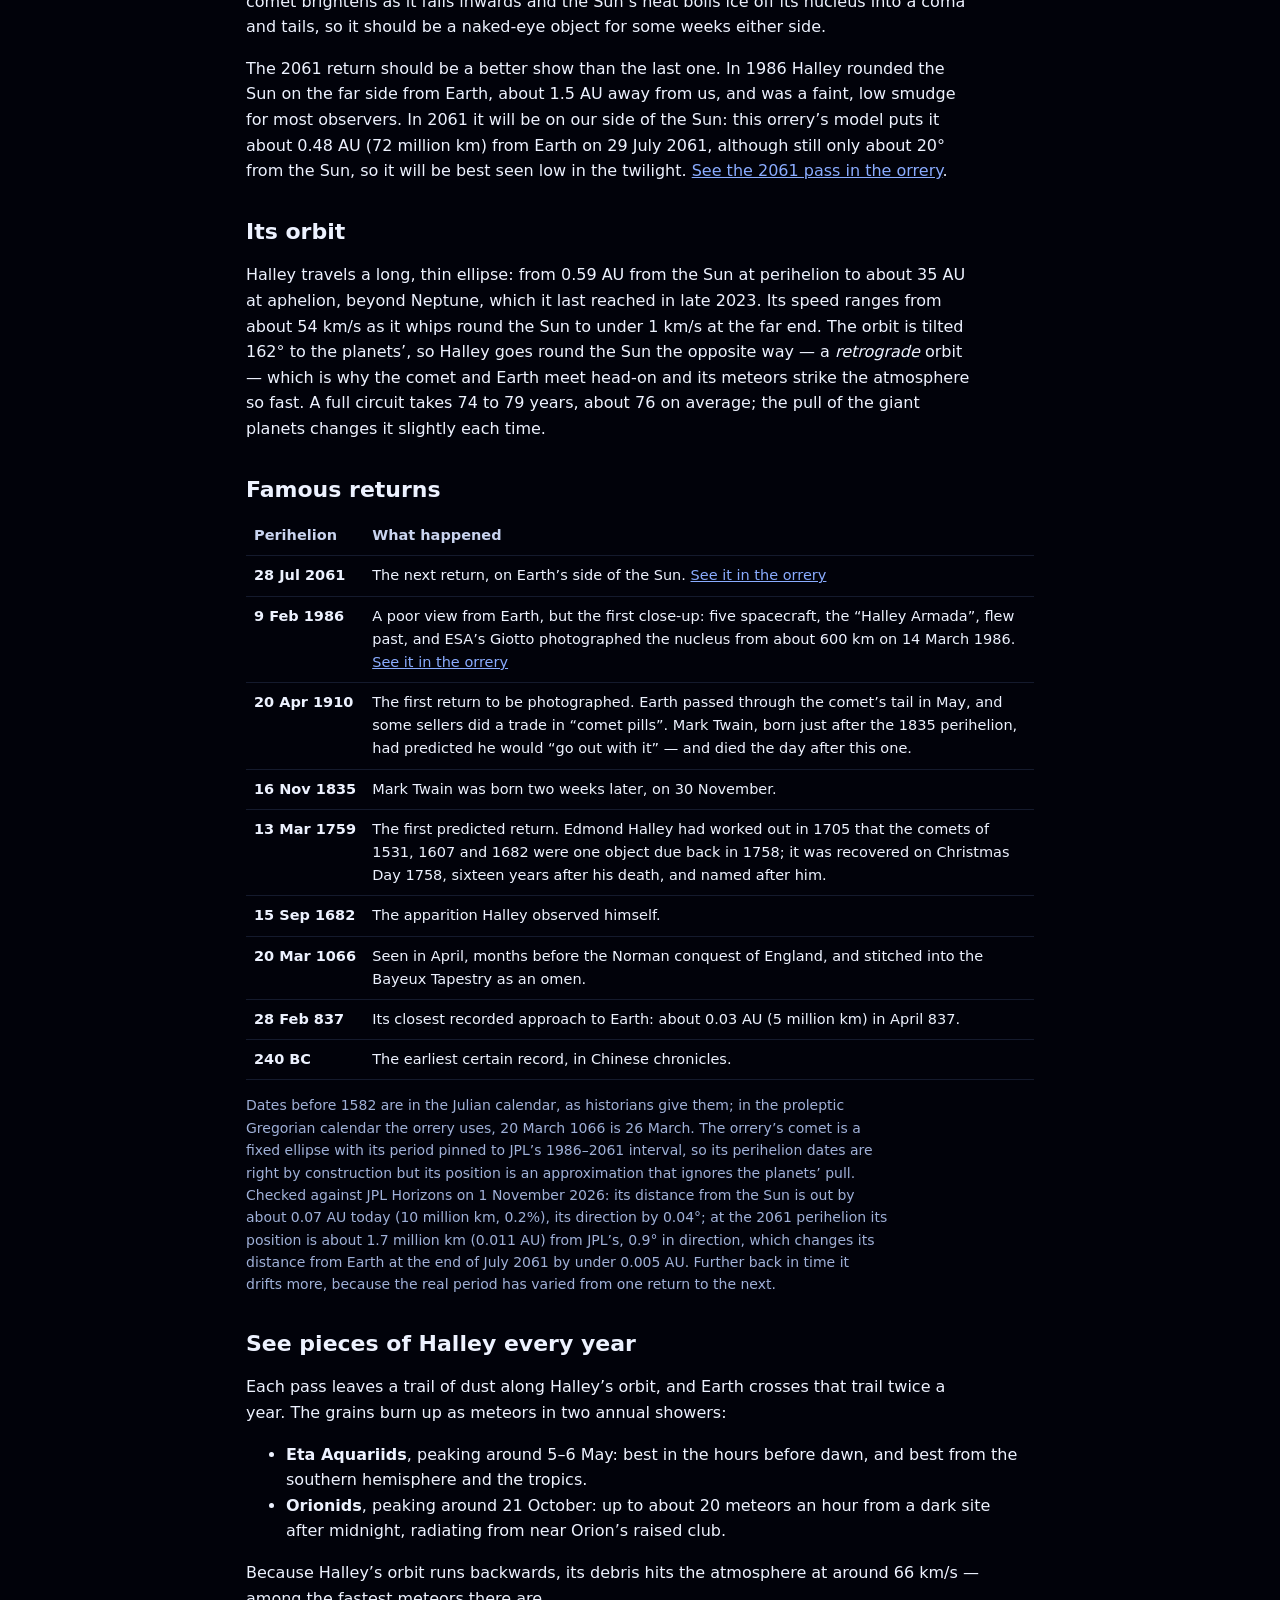
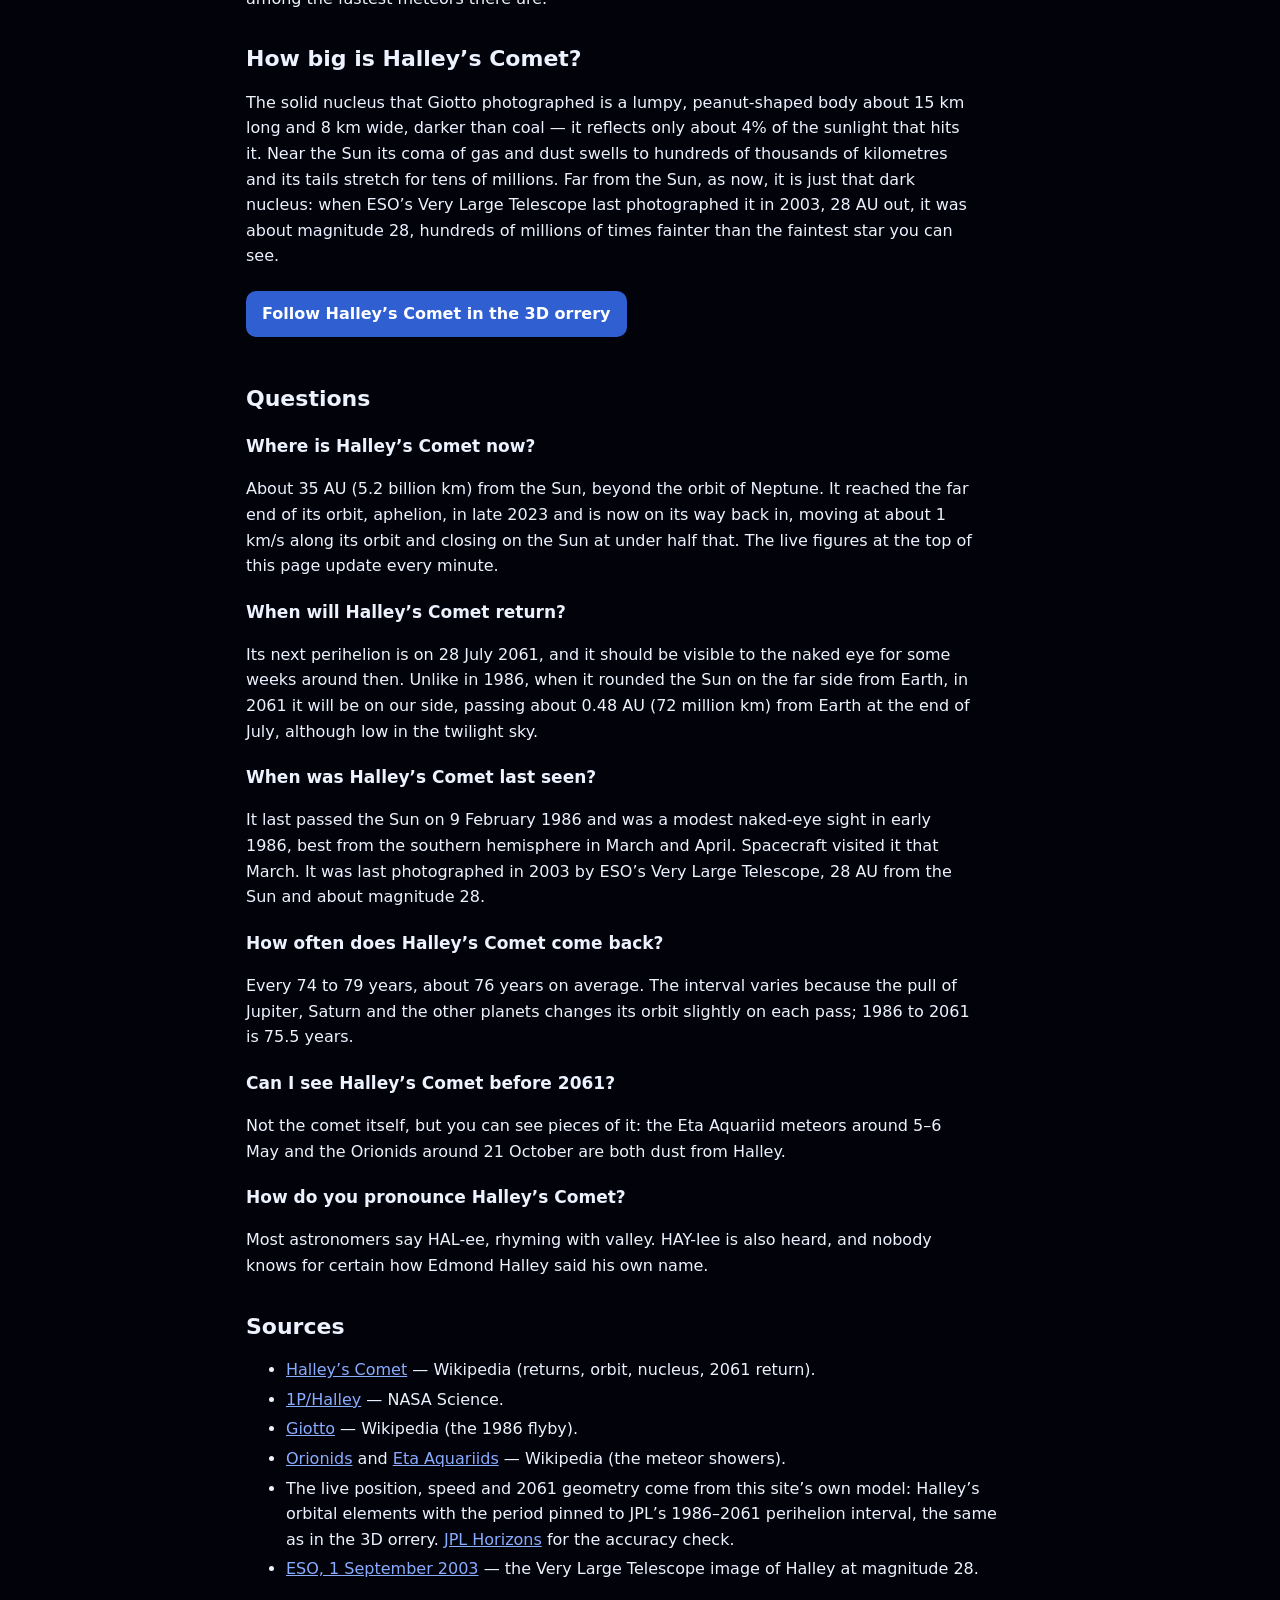
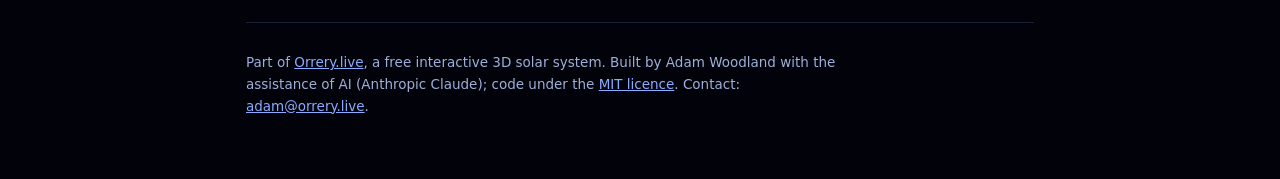
==== commit 5a710dd0: "Voyager 1 page: light-day countdown card, celebration section, preview image - Countdown card under " ====
--- a/halleys-comet/index.html
+++ b/halleys-comet/index.html
@@ -96,13 +96,13 @@
 	<p class="lead">Halley’s Comet is the one comet most people can name, back roughly once in a lifetime. Between visits it does not vanish: it is far out beyond Neptune, slowly turning back towards the Sun. Here is where it is right now, computed live from its orbit, and when it will next be seen.</p>
 
 	<div class="card">
-		<p class="now-stamp">Live position, <span id="stamp"><!-- snap:stamp -->9 Nov 2026, 22:51 UTC<!-- /snap:stamp --></span></p>
-		<p id="summary"><!-- snap:summary -->Halley’s Comet is 34.94 AU (5.23 billion km) from the Sun right now, beyond the orbit of Neptune, and on its way back in: it is moving at 1.02 km/s along its orbit and closing on the Sun at 0.44 km/s, after turning round at the far end of its orbit in late 2023. Its next perihelion — closest approach to the Sun — is on 28 Jul 2061, in 34 years and 8 months.<!-- /snap:summary --></p>
-		<dl class="facts" id="stats"><!-- snap:stats --><dt>From the Sun</dt><dd>34.94 AU<span class="sub">5.23 billion km</span></dd><dt>From Earth</dt><dd>34.76 AU<span class="sub">light takes 4.8 hours</span></dd><dt>Speed</dt><dd>1.02 km/s<span class="sub">along its orbit, 0.44 km/s towards the Sun; about 54 km/s at perihelion</span></dd><dt>Heading</dt><dd>inbound, towards the Sun</dd><dt>Through its orbit</dt><dd>54%<span class="sub">of the time from 1986 to 2061</span></dd><dt>Next perihelion</dt><dd>28 Jul 2061<span class="sub">in 34 years and 8 months (12,680 days)</span></dd><!-- /snap:stats --></dl>
+		<p class="now-stamp">Live position, <span id="stamp"><!-- snap:stamp -->17 Nov 2026, 11:42 UTC<!-- /snap:stamp --></span></p>
+		<p id="summary"><!-- snap:summary -->Halley’s Comet is 34.94 AU (5.23 billion km) from the Sun right now, beyond the orbit of Neptune, and on its way back in: it is moving at 1.02 km/s along its orbit and closing on the Sun at 0.45 km/s, after turning round at the far end of its orbit in late 2023. Its next perihelion — closest approach to the Sun — is on 28 Jul 2061, in 34 years and 8 months.<!-- /snap:summary --></p>
+		<dl class="facts" id="stats"><!-- snap:stats --><dt>From the Sun</dt><dd>34.94 AU<span class="sub">5.23 billion km</span></dd><dt>From Earth</dt><dd>34.63 AU<span class="sub">light takes 4.8 hours</span></dd><dt>Speed</dt><dd>1.02 km/s<span class="sub">along its orbit, 0.45 km/s towards the Sun; about 54 km/s at perihelion</span></dd><dt>Heading</dt><dd>inbound, towards the Sun</dd><dt>Through its orbit</dt><dd>54%<span class="sub">of the time from 1986 to 2061</span></dd><dt>Next perihelion</dt><dd>28 Jul 2061<span class="sub">in 34 years and 8 months (12,672 days)</span></dd><!-- /snap:stats --></dl>
 		<p><a href="/?show=planet,labels,comets,milkyway&amp;follow=Halley%27s%20Comet">Follow Halley’s Comet in the 3D orrery</a></p>
 	</div>
 
-	<svg class="topdown" id="halleymap" viewBox="0 0 600 600" role="img" aria-labelledby="halleymapTitle"><title id="halleymapTitle">Top-down, to-scale map of Halley's Comet's orbit and its position today, with the orbits of Earth, Jupiter, Saturn, Uranus and Neptune</title><!-- snap:map --><circle cx="300" cy="300" r="7.6" fill="none" stroke="rgba(138,172,255,0.28)"></circle><circle cx="300" cy="300" r="39.7" fill="none" stroke="rgba(138,172,255,0.28)"></circle><circle cx="300" cy="300" r="73.2" fill="none" stroke="rgba(138,172,255,0.28)"></circle><circle cx="300" cy="300" r="146.7" fill="none" stroke="rgba(138,172,255,0.28)"></circle><circle cx="300" cy="300" r="229.7" fill="none" stroke="rgba(138,172,255,0.28)"></circle><path d="M302.5,303.5L302.0,303.8L301.5,304.1L301.0,304.4L300.5,304.7L299.9,304.9L299.3,305.1L298.7,305.3L298.0,305.4L297.3,305.5L296.7,305.5L295.9,305.6L295.2,305.6L294.5,305.5L293.7,305.5L292.9,305.4L292.1,305.2L291.2,305.1L290.4,304.9L289.5,304.6L288.6,304.4L287.7,304.1L286.8,303.7L285.8,303.4L284.8,303.0L283.9,302.5L282.8,302.1L281.8,301.6L280.8,301.1L279.7,300.5L278.7,299.9L277.6,299.3L276.5,298.7L275.3,298.0L274.2,297.3L273.0,296.5L271.9,295.8L270.7,295.0L269.5,294.2L268.3,293.3L267.1,292.4L265.8,291.5L264.6,290.6L263.3,289.6L262.1,288.6L260.8,287.6L259.5,286.5L258.2,285.4L256.9,284.3L255.6,283.2L254.2,282.0L252.9,280.8L251.6,279.6L250.2,278.4L248.8,277.1L247.5,275.8L246.1,274.5L244.7,273.2L243.3,271.8L241.9,270.5L240.5,269.1L239.1,267.7L237.7,266.2L236.3,264.7L234.9,263.3L233.5,261.8L232.1,260.2L230.6,258.7L229.2,257.1L227.8,255.6L226.4,254.0L224.9,252.4L223.5,250.7L222.1,249.1L220.7,247.4L219.2,245.7L217.8,244.1L216.4,242.3L215.0,240.6L213.6,238.9L212.2,237.2L210.8,235.4L209.4,233.6L208.0,231.9L206.6,230.1L205.2,228.3L203.8,226.5L202.5,224.6L201.1,222.8L199.7,221.0L198.4,219.2L197.0,217.3L195.7,215.5L194.4,213.6L193.1,211.7L191.8,209.9L190.5,208.0L189.2,206.1L187.9,204.3L186.7,202.4L185.4,200.5L184.2,198.6L183.0,196.8L181.8,194.9L180.6,193.0L179.4,191.1L178.2,189.2L177.1,187.4L175.9,185.5L174.8,183.6L173.7,181.8L172.6,179.9L171.5,178.1L170.5,176.2L169.4,174.4L168.4,172.6L167.4,170.8L166.4,168.9L165.4,167.1L164.4,165.3L163.5,163.6L162.6,161.8L161.7,160.0L160.8,158.3L160.0,156.5L159.1,154.8L158.3,153.1L157.5,151.4L156.7,149.7L156.0,148.0L155.2,146.4L154.5,144.7L153.8,143.1L153.1,141.5L152.5,139.9L151.9,138.3L151.3,136.8L150.7,135.2L150.1,133.7L149.6,132.2L149.1,130.7L148.6,129.3L148.1,127.9L147.7,126.4L147.3,125.0L146.9,123.7L146.5,122.3L146.1,121.0L145.8,119.7L145.5,118.4L145.2,117.2L145.0,115.9L144.8,114.7L144.6,113.6L144.4,112.4L144.2,111.3L144.1,110.2L144.0,109.1L143.9,108.1L143.9,107.0L143.9,106.0L143.9,105.1L143.9,104.2L143.9,103.2L144.0,102.4L144.1,101.5L144.2,100.7L144.4,99.9L144.5,99.1L144.7,98.4L144.9,97.7L145.2,97.1L145.5,96.4L145.8,95.8L146.1,95.2L146.4,94.7L146.8,94.2L147.2,93.7L147.6,93.2L148.0,92.8L148.5,92.4L149.0,92.1L149.5,91.8L150.0,91.5L150.6,91.2L151.1,91.0L151.7,90.8L152.4,90.6L153.0,90.5L153.7,90.4L154.4,90.4L155.1,90.3L155.8,90.3L156.6,90.4L157.3,90.4L158.1,90.5L158.9,90.7L159.8,90.8L160.6,91.0L161.5,91.3L162.4,91.5L163.3,91.8L164.3,92.2L165.2,92.5L166.2,92.9L167.2,93.4L168.2,93.8L169.2,94.3L170.2,94.8L171.3,95.4L172.4,96.0L173.5,96.6L174.6,97.2L175.7,97.9L176.8,98.6L178.0,99.4L179.1,100.1L180.3,100.9L181.5,101.7L182.7,102.6L183.9,103.5L185.2,104.4L186.4,105.3L187.7,106.3L188.9,107.3L190.2,108.3L191.5,109.4L192.8,110.5L194.1,111.6L195.4,112.7L196.8,113.9L198.1,115.1L199.5,116.3L200.8,117.5L202.2,118.8L203.5,120.1L204.9,121.4L206.3,122.7L207.7,124.1L209.1,125.4L210.5,126.8L211.9,128.3L213.3,129.7L214.7,131.2L216.1,132.6L217.5,134.1L219.0,135.7L220.4,137.2L221.8,138.8L223.2,140.3L224.7,141.9L226.1,143.6L227.5,145.2L228.9,146.8L230.3,148.5L231.8,150.2L233.2,151.9L234.6,153.6L236.0,155.3L237.4,157.0L238.8,158.7L240.2,160.5L241.6,162.3L243.0,164.0L244.4,165.8L245.8,167.6L247.2,169.4L248.6,171.3L249.9,173.1L251.3,174.9L252.6,176.7L254.0,178.6L255.3,180.4L256.6,182.3L257.9,184.2L259.2,186.0L260.5,187.9L261.8,189.8L263.1,191.6L264.3,193.5L265.6,195.4L266.8,197.3L268.1,199.1L269.3,201.0L270.5,202.9L271.6,204.8L272.8,206.7L274.0,208.5L275.1,210.4L276.2,212.3L277.3,214.1L278.4,216.0L279.5,217.8L280.6,219.7L281.6,221.5L282.6,223.3L283.6,225.1L284.6,227.0L285.6,228.8L286.6,230.6L287.5,232.3L288.4,234.1L289.3,235.9L290.2,237.6L291.1,239.4L291.9,241.1L292.7,242.8L293.5,244.5L294.3,246.2L295.1,247.9L295.8,249.5L296.5,251.2L297.2,252.8L297.9,254.4L298.5,256.0L299.1,257.6L299.8,259.1L300.3,260.7L300.9,262.2L301.4,263.7L301.9,265.2L302.4,266.6L302.9,268.0L303.3,269.5L303.8,270.9L304.2,272.2L304.5,273.6L304.9,274.9L305.2,276.2L305.5,277.5L305.8,278.7L306.0,280.0L306.2,281.2L306.4,282.3L306.6,283.5L306.8,284.6L306.9,285.7L307.0,286.8L307.1,287.8L307.1,288.9L307.2,289.9L307.2,290.8L307.1,291.8L307.1,292.7L307.0,293.5L306.9,294.4L306.8,295.2L306.7,296.0L306.5,296.8L306.3,297.5L306.1,298.2L305.8,298.9L305.6,299.5L305.3,300.1L304.9,300.7L304.6,301.2L304.2,301.7L303.8,302.2L303.4,302.7L303.0,303.1L302.5,303.5" fill="none" stroke="#79c9c0" stroke-width="1.5"></path><circle cx="300" cy="300" r="5" fill="#ffd166"></circle><circle cx="271.6" cy="270.9" r="4" fill="#dbb48a"></circle><text x="278.6" y="274.9" font-size="12" fill="#c9d4f0">Jupiter</text><circle cx="370.4" cy="284.9" r="4" fill="#ead7a4"></circle><text x="377.4" y="288.9" font-size="12" fill="#c9d4f0">Saturn</text><circle cx="367.0" cy="167.4" r="4" fill="#9fd9e2"></circle><text x="374.0" y="171.4" font-size="12" fill="#c9d4f0">Uranus</text><circle cx="527.9" cy="288.6" r="4" fill="#6d8dff"></circle><text x="534.9" y="292.6" font-size="12" fill="#c9d4f0">Neptune</text><text x="292.5" y="323.5" font-size="11" fill="#9fb0d8" text-anchor="end">perihelion 1986 &amp; 2061</text><circle cx="152.6" cy="90.6" r="6" fill="#c7dcec" stroke="#01020a" stroke-width="1.5"></circle><text x="162.6" y="108.6" font-size="13" fill="#edf2ff" font-weight="700" text-anchor="start">Halley now</text><text x="8" y="576" font-size="11" fill="#9fb0d8">Top-down view to scale, 9 Nov 2026. Halley orbits the opposite way to the planets (clockwise here);</text><text x="8" y="592" font-size="11" fill="#9fb0d8">Earth’s orbit is the small ring round the Sun.</text><!-- /snap:map --></svg>
+	<svg class="topdown" id="halleymap" viewBox="0 0 600 600" role="img" aria-labelledby="halleymapTitle"><title id="halleymapTitle">Top-down, to-scale map of Halley's Comet's orbit and its position today, with the orbits of Earth, Jupiter, Saturn, Uranus and Neptune</title><!-- snap:map --><circle cx="300" cy="300" r="7.6" fill="none" stroke="rgba(138,172,255,0.28)"></circle><circle cx="300" cy="300" r="39.7" fill="none" stroke="rgba(138,172,255,0.28)"></circle><circle cx="300" cy="300" r="73.2" fill="none" stroke="rgba(138,172,255,0.28)"></circle><circle cx="300" cy="300" r="146.7" fill="none" stroke="rgba(138,172,255,0.28)"></circle><circle cx="300" cy="300" r="229.7" fill="none" stroke="rgba(138,172,255,0.28)"></circle><path d="M302.5,303.5L302.0,303.8L301.5,304.1L301.0,304.4L300.5,304.7L299.9,304.9L299.3,305.1L298.7,305.3L298.0,305.4L297.3,305.5L296.7,305.5L295.9,305.6L295.2,305.6L294.5,305.5L293.7,305.5L292.9,305.4L292.1,305.2L291.2,305.1L290.4,304.9L289.5,304.6L288.6,304.4L287.7,304.1L286.8,303.7L285.8,303.4L284.8,303.0L283.9,302.5L282.8,302.1L281.8,301.6L280.8,301.1L279.7,300.5L278.7,299.9L277.6,299.3L276.5,298.7L275.3,298.0L274.2,297.3L273.0,296.5L271.9,295.8L270.7,295.0L269.5,294.2L268.3,293.3L267.1,292.4L265.8,291.5L264.6,290.6L263.3,289.6L262.1,288.6L260.8,287.6L259.5,286.5L258.2,285.4L256.9,284.3L255.6,283.2L254.2,282.0L252.9,280.8L251.6,279.6L250.2,278.4L248.8,277.1L247.5,275.8L246.1,274.5L244.7,273.2L243.3,271.8L241.9,270.5L240.5,269.1L239.1,267.7L237.7,266.2L236.3,264.7L234.9,263.3L233.5,261.8L232.1,260.2L230.6,258.7L229.2,257.1L227.8,255.6L226.4,254.0L224.9,252.4L223.5,250.7L222.1,249.1L220.7,247.4L219.2,245.7L217.8,244.1L216.4,242.3L215.0,240.6L213.6,238.9L212.2,237.2L210.8,235.4L209.4,233.6L208.0,231.9L206.6,230.1L205.2,228.3L203.8,226.5L202.5,224.6L201.1,222.8L199.7,221.0L198.4,219.2L197.0,217.3L195.7,215.5L194.4,213.6L193.1,211.7L191.8,209.9L190.5,208.0L189.2,206.1L187.9,204.3L186.7,202.4L185.4,200.5L184.2,198.6L183.0,196.8L181.8,194.9L180.6,193.0L179.4,191.1L178.2,189.2L177.1,187.4L175.9,185.5L174.8,183.6L173.7,181.8L172.6,179.9L171.5,178.1L170.5,176.2L169.4,174.4L168.4,172.6L167.4,170.8L166.4,168.9L165.4,167.1L164.4,165.3L163.5,163.6L162.6,161.8L161.7,160.0L160.8,158.3L160.0,156.5L159.1,154.8L158.3,153.1L157.5,151.4L156.7,149.7L156.0,148.0L155.2,146.4L154.5,144.7L153.8,143.1L153.1,141.5L152.5,139.9L151.9,138.3L151.3,136.8L150.7,135.2L150.1,133.7L149.6,132.2L149.1,130.7L148.6,129.3L148.1,127.9L147.7,126.4L147.3,125.0L146.9,123.7L146.5,122.3L146.1,121.0L145.8,119.7L145.5,118.4L145.2,117.2L145.0,115.9L144.8,114.7L144.6,113.6L144.4,112.4L144.2,111.3L144.1,110.2L144.0,109.1L143.9,108.1L143.9,107.0L143.9,106.0L143.9,105.1L143.9,104.2L143.9,103.2L144.0,102.4L144.1,101.5L144.2,100.7L144.4,99.9L144.5,99.1L144.7,98.4L144.9,97.7L145.2,97.1L145.5,96.4L145.8,95.8L146.1,95.2L146.4,94.7L146.8,94.2L147.2,93.7L147.6,93.2L148.0,92.8L148.5,92.4L149.0,92.1L149.5,91.8L150.0,91.5L150.6,91.2L151.1,91.0L151.7,90.8L152.4,90.6L153.0,90.5L153.7,90.4L154.4,90.4L155.1,90.3L155.8,90.3L156.6,90.4L157.3,90.4L158.1,90.5L158.9,90.7L159.8,90.8L160.6,91.0L161.5,91.3L162.4,91.5L163.3,91.8L164.3,92.2L165.2,92.5L166.2,92.9L167.2,93.4L168.2,93.8L169.2,94.3L170.2,94.8L171.3,95.4L172.4,96.0L173.5,96.6L174.6,97.2L175.7,97.9L176.8,98.6L178.0,99.4L179.1,100.1L180.3,100.9L181.5,101.7L182.7,102.6L183.9,103.5L185.2,104.4L186.4,105.3L187.7,106.3L188.9,107.3L190.2,108.3L191.5,109.4L192.8,110.5L194.1,111.6L195.4,112.7L196.8,113.9L198.1,115.1L199.5,116.3L200.8,117.5L202.2,118.8L203.5,120.1L204.9,121.4L206.3,122.7L207.7,124.1L209.1,125.4L210.5,126.8L211.9,128.3L213.3,129.7L214.7,131.2L216.1,132.6L217.5,134.1L219.0,135.7L220.4,137.2L221.8,138.8L223.2,140.3L224.7,141.9L226.1,143.6L227.5,145.2L228.9,146.8L230.3,148.5L231.8,150.2L233.2,151.9L234.6,153.6L236.0,155.3L237.4,157.0L238.8,158.7L240.2,160.5L241.6,162.3L243.0,164.0L244.4,165.8L245.8,167.6L247.2,169.4L248.6,171.3L249.9,173.1L251.3,174.9L252.6,176.7L254.0,178.6L255.3,180.4L256.6,182.3L257.9,184.2L259.2,186.0L260.5,187.9L261.8,189.8L263.1,191.6L264.3,193.5L265.6,195.4L266.8,197.3L268.1,199.1L269.3,201.0L270.5,202.9L271.6,204.8L272.8,206.7L274.0,208.5L275.1,210.4L276.2,212.3L277.3,214.1L278.4,216.0L279.5,217.8L280.6,219.7L281.6,221.5L282.6,223.3L283.6,225.1L284.6,227.0L285.6,228.8L286.6,230.6L287.5,232.3L288.4,234.1L289.3,235.9L290.2,237.6L291.1,239.4L291.9,241.1L292.7,242.8L293.5,244.5L294.3,246.2L295.1,247.9L295.8,249.5L296.5,251.2L297.2,252.8L297.9,254.4L298.5,256.0L299.1,257.6L299.8,259.1L300.3,260.7L300.9,262.2L301.4,263.7L301.9,265.2L302.4,266.6L302.9,268.0L303.3,269.5L303.8,270.9L304.2,272.2L304.5,273.6L304.9,274.9L305.2,276.2L305.5,277.5L305.8,278.7L306.0,280.0L306.2,281.2L306.4,282.3L306.6,283.5L306.8,284.6L306.9,285.7L307.0,286.8L307.1,287.8L307.1,288.9L307.2,289.9L307.2,290.8L307.1,291.8L307.1,292.7L307.0,293.5L306.9,294.4L306.8,295.2L306.7,296.0L306.5,296.8L306.3,297.5L306.1,298.2L305.8,298.9L305.6,299.5L305.3,300.1L304.9,300.7L304.6,301.2L304.2,301.7L303.8,302.2L303.4,302.7L303.0,303.1L302.5,303.5" fill="none" stroke="#79c9c0" stroke-width="1.5"></path><circle cx="300" cy="300" r="5" fill="#ffd166"></circle><circle cx="271.3" cy="271.2" r="4" fill="#dbb48a"></circle><text x="278.3" y="275.2" font-size="12" fill="#c9d4f0">Jupiter</text><circle cx="370.3" cy="284.6" r="4" fill="#ead7a4"></circle><text x="377.3" y="288.6" font-size="12" fill="#c9d4f0">Saturn</text><circle cx="366.8" cy="167.3" r="4" fill="#9fd9e2"></circle><text x="373.8" y="171.3" font-size="12" fill="#c9d4f0">Uranus</text><circle cx="527.9" cy="288.5" r="4" fill="#6d8dff"></circle><text x="534.9" y="292.5" font-size="12" fill="#c9d4f0">Neptune</text><text x="292.5" y="323.5" font-size="11" fill="#9fb0d8" text-anchor="end">perihelion 1986 &amp; 2061</text><circle cx="152.6" cy="90.6" r="6" fill="#c7dcec" stroke="#01020a" stroke-width="1.5"></circle><text x="162.6" y="108.6" font-size="13" fill="#edf2ff" font-weight="700" text-anchor="start">Halley now</text><text x="8" y="576" font-size="11" fill="#9fb0d8">Top-down view to scale, 17 Nov 2026. Halley orbits the opposite way to the planets (clockwise here);</text><text x="8" y="592" font-size="11" fill="#9fb0d8">Earth’s orbit is the small ring round the Sun.</text><!-- /snap:map --></svg>
 
 	<h2>When will Halley’s Comet return?</h2>
 	<p>Its next perihelion — the moment it swings closest to the Sun, about 0.59 AU out, inside the orbit of Venus — is on <strong>28 July 2061</strong> (<span id="nextShort"><!-- snap:next -->28 Jul 2061 — in 34 years and 8 months<!-- /snap:next --></span>). The comet brightens as it falls inwards and the Sun’s heat boils ice off its nucleus into a coma and tails, so it should be a naked-eye object for some weeks either side.</p>
--- a/guide.css
+++ b/guide.css
@@ -74,3 +74,19 @@
 .status { min-height: 1.6em; margin: 4px 0; color: #ffc86b; }
 .ctarow { display: flex; flex-wrap: wrap; align-items: center; gap: 4px 18px; }
 h2[tabindex="-1"]:focus { outline: none; }
+
+/* Light-day countdown card and NASA's events (/voyager-1/). */
+.ldcard { text-align: center; border-color: rgba(255, 209, 102, 0.45); background: radial-gradient(ellipse at 50% 0%, rgba(255, 209, 102, 0.08), transparent 70%), rgba(4, 8, 18, 0.86); padding: 18px 16px 16px; }
+.ldcard p { max-width: none; }
+.ldlabel { margin: 0; color: #c9d4f0; font-size: 17px; }
+.ldbig { margin: 2px 0 4px; font-size: clamp(46px, 13vw, 76px); font-weight: 700; line-height: 1.1; color: #fff; font-variant-numeric: tabular-nums; letter-spacing: 0.02em; }
+.ldbig.ldword { font-size: clamp(30px, 8vw, 46px); color: #ffd166; letter-spacing: 0; }
+.ldwhen { margin: 0; color: #c9d4f0; }
+.ldsrc { margin: 10px 0 0; color: #9fb0d8; font-size: 13.5px; }
+ol.events { list-style: none; padding: 0; margin: 12px 0; }
+ol.events li { max-width: none; margin: 12px 0; padding: 2px 0 2px 14px; border-left: 3px solid rgba(138, 172, 255, 0.45); }
+ol.events li.milestone { border-left-color: #ffd166; }
+ol.events p { margin: 2px 0; }
+.evwhen { color: #c9d4f0; font-size: 14.5px; }
+.evtag { display: inline-block; padding: 0 7px; margin-right: 2px; border-radius: 6px; font-size: 12.5px; font-weight: 600; background: rgba(138, 172, 255, 0.16); color: #b7cbff; }
+li.milestone .evtag { background: rgba(255, 209, 102, 0.16); color: #ffd166; }
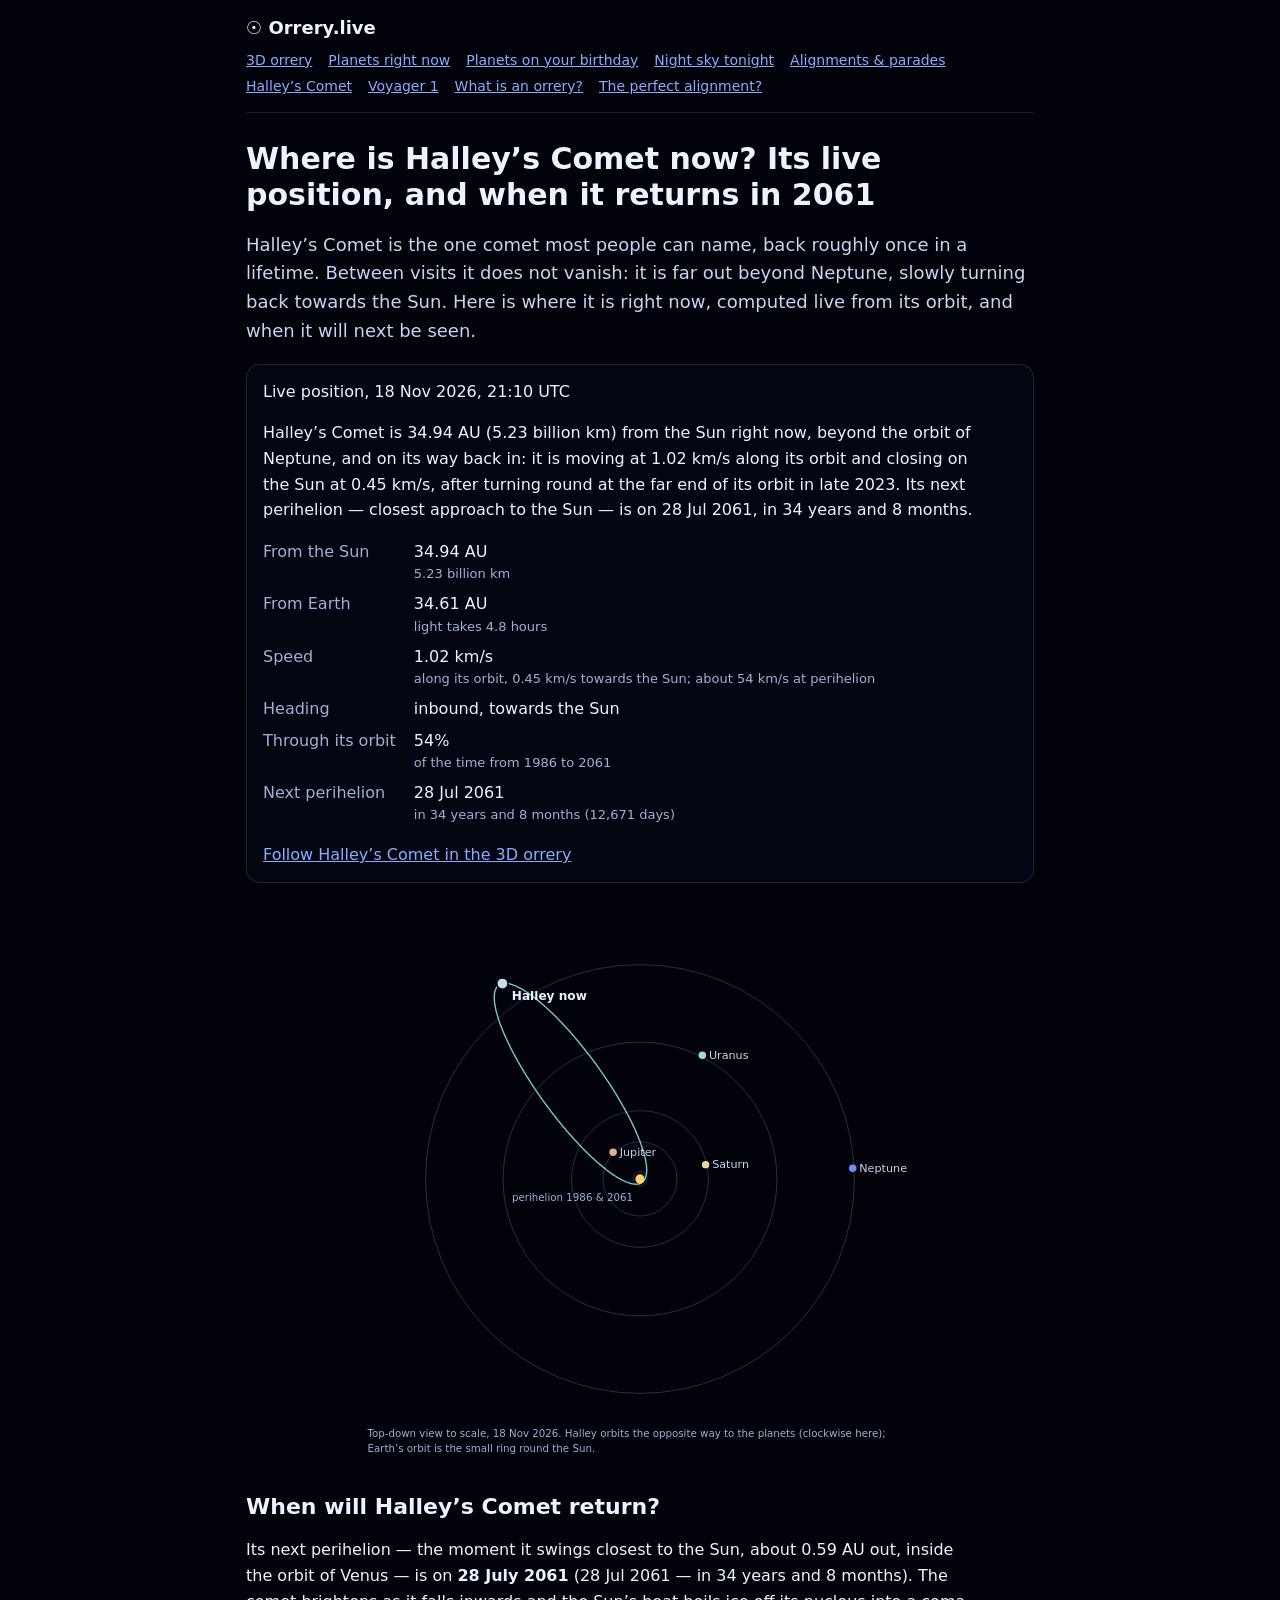
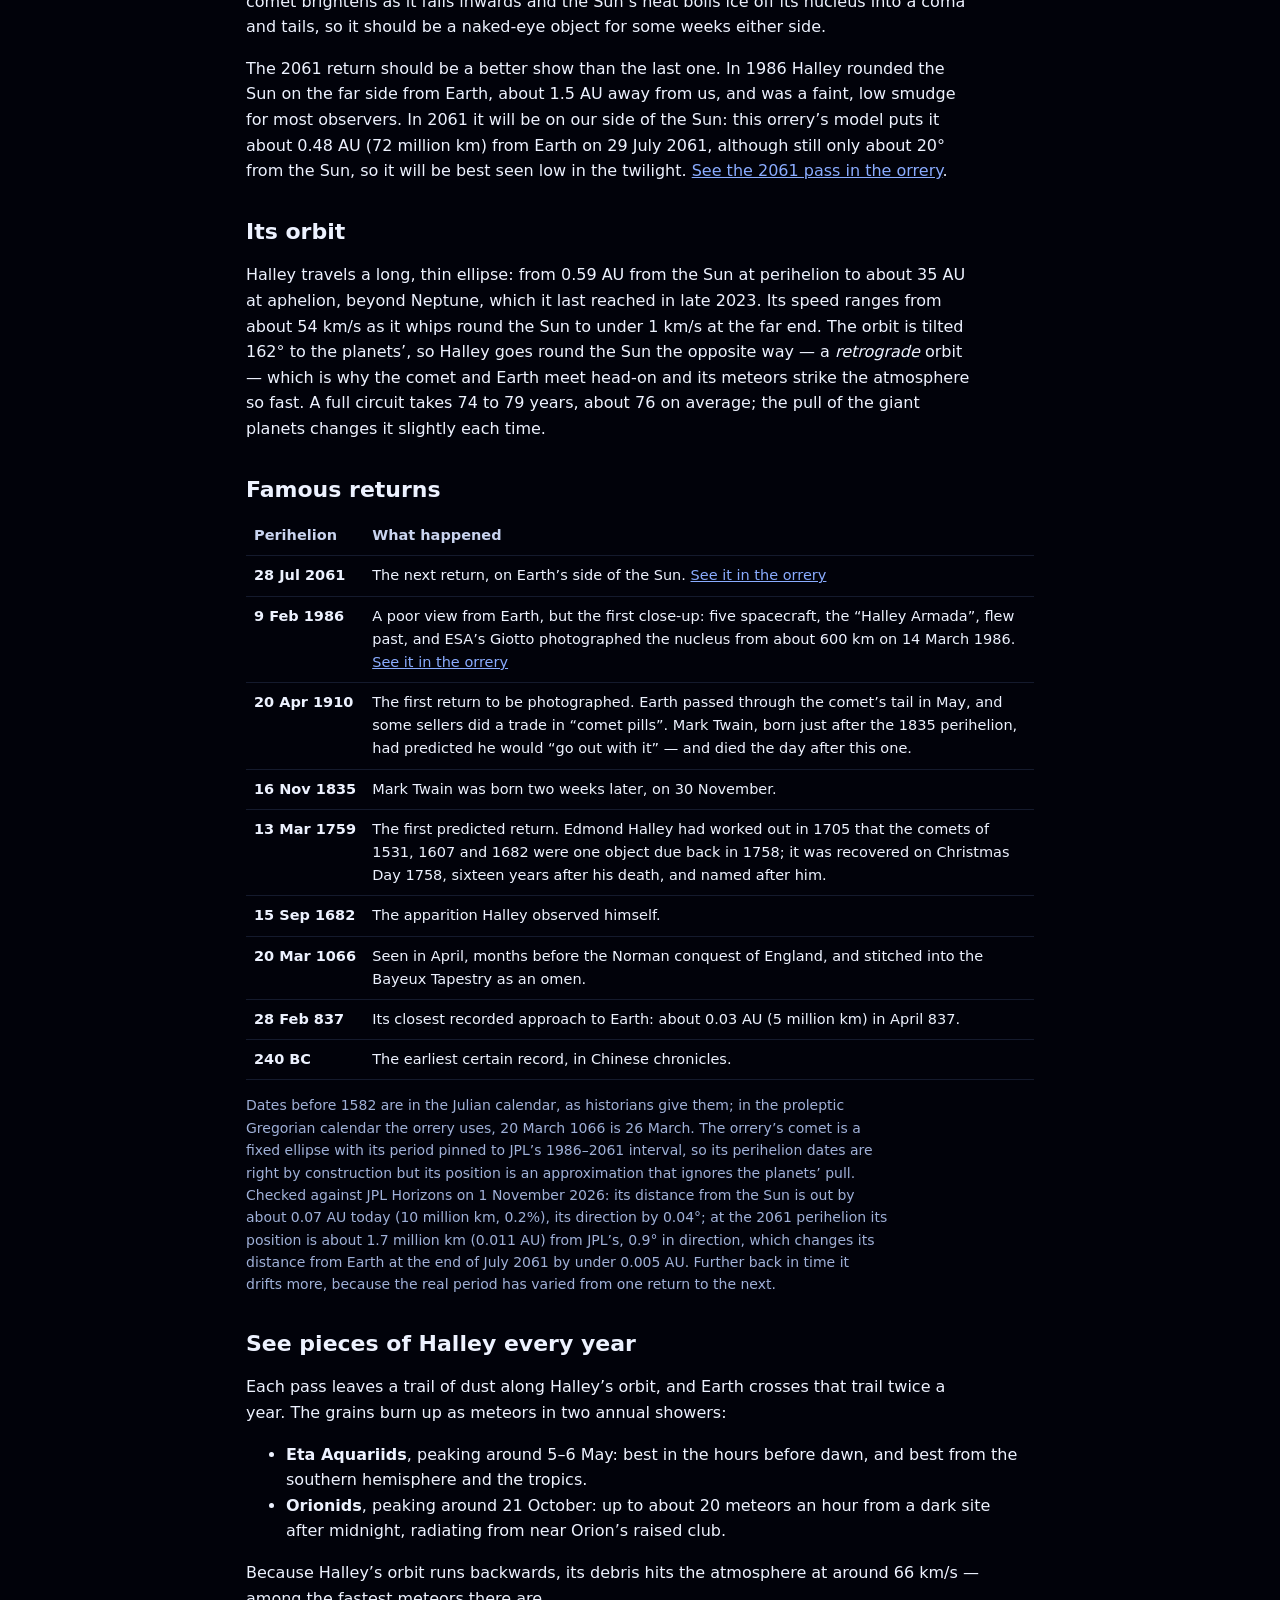
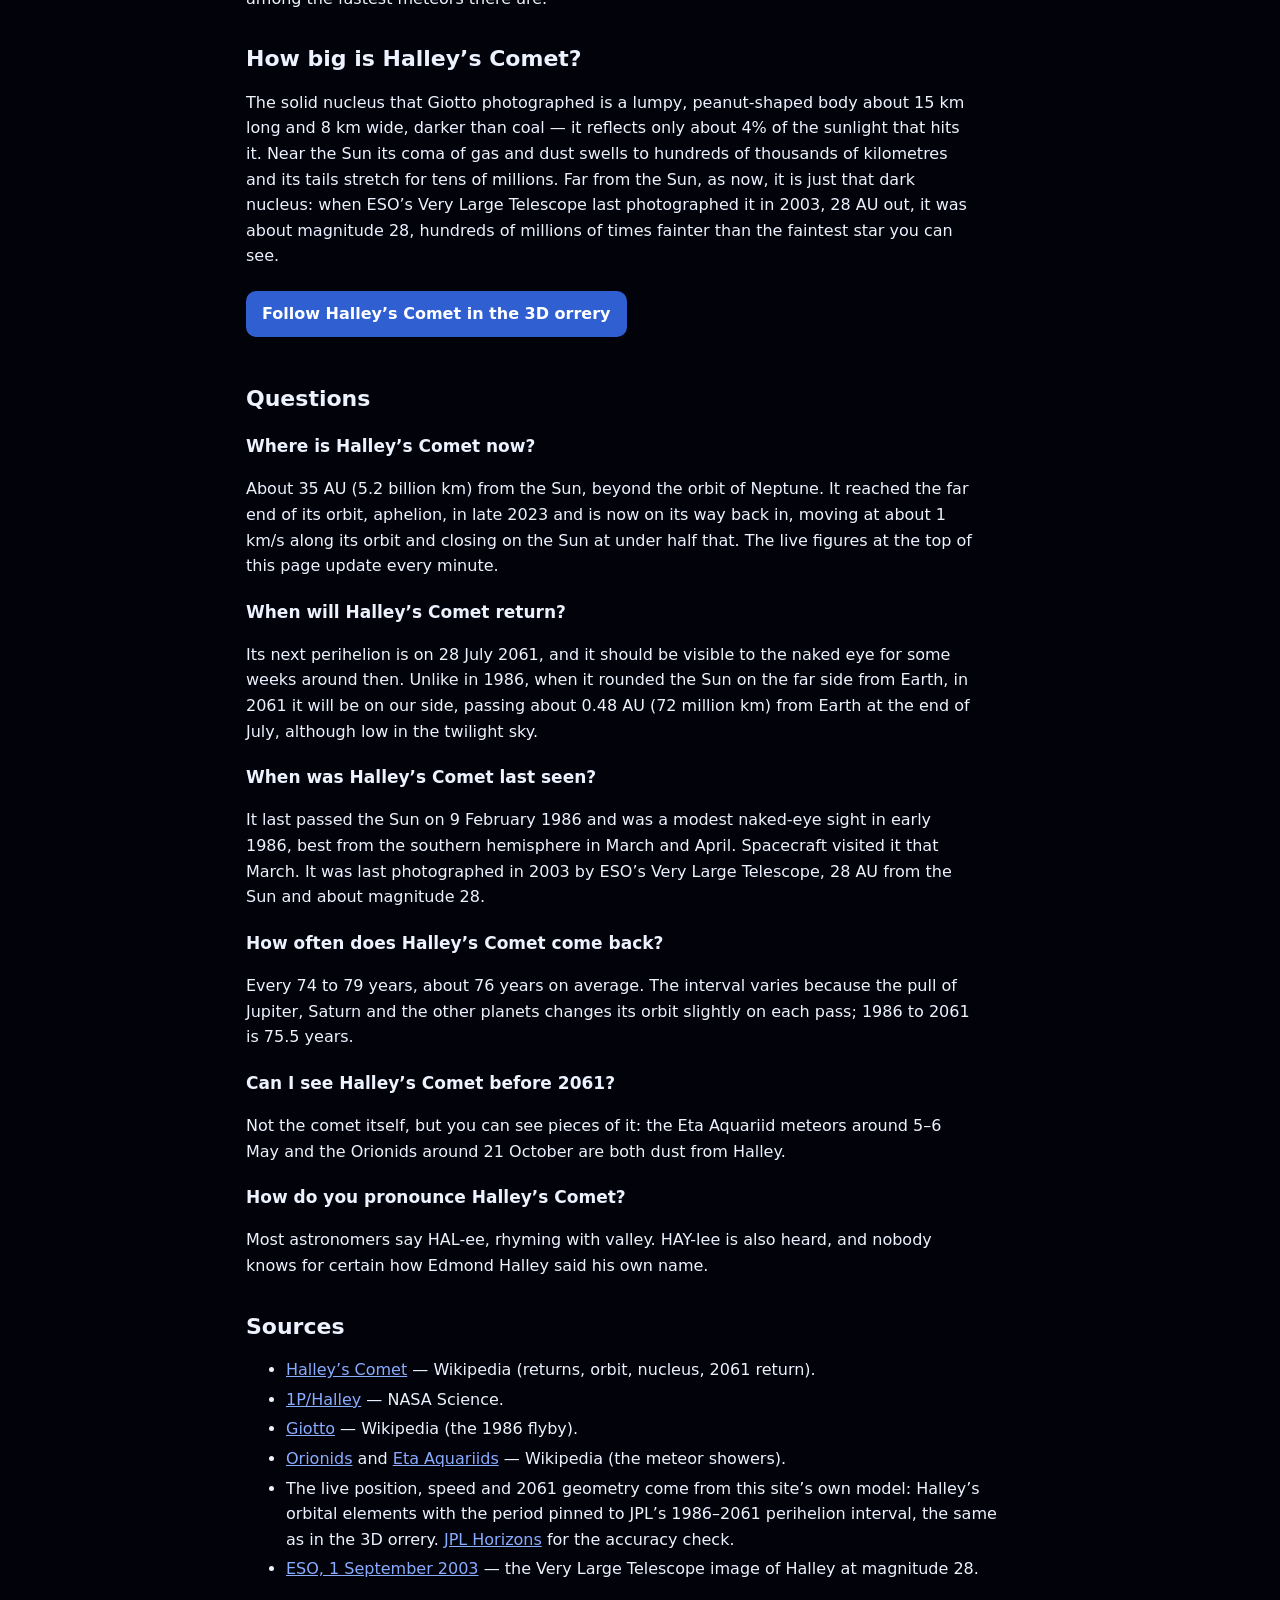
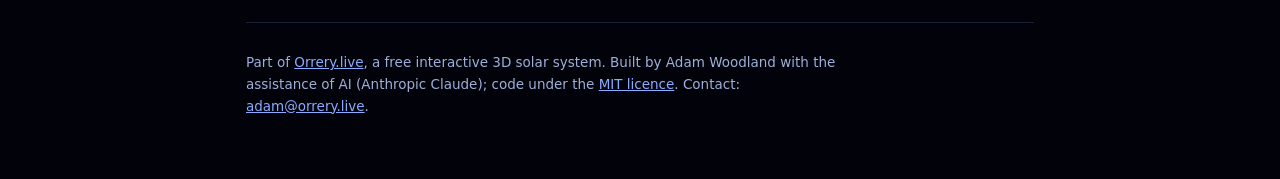
==== commit c149a175: "Voyager 1 page: past tense after the light-day crossing Rebuild the guide snapshots after NASA's mom" ====
--- a/halleys-comet/index.html
+++ b/halleys-comet/index.html
@@ -96,13 +96,13 @@
 	<p class="lead">Halley’s Comet is the one comet most people can name, back roughly once in a lifetime. Between visits it does not vanish: it is far out beyond Neptune, slowly turning back towards the Sun. Here is where it is right now, computed live from its orbit, and when it will next be seen.</p>
 
 	<div class="card">
-		<p class="now-stamp">Live position, <span id="stamp"><!-- snap:stamp -->17 Nov 2026, 11:42 UTC<!-- /snap:stamp --></span></p>
+		<p class="now-stamp">Live position, <span id="stamp"><!-- snap:stamp -->18 Nov 2026, 21:10 UTC<!-- /snap:stamp --></span></p>
 		<p id="summary"><!-- snap:summary -->Halley’s Comet is 34.94 AU (5.23 billion km) from the Sun right now, beyond the orbit of Neptune, and on its way back in: it is moving at 1.02 km/s along its orbit and closing on the Sun at 0.45 km/s, after turning round at the far end of its orbit in late 2023. Its next perihelion — closest approach to the Sun — is on 28 Jul 2061, in 34 years and 8 months.<!-- /snap:summary --></p>
-		<dl class="facts" id="stats"><!-- snap:stats --><dt>From the Sun</dt><dd>34.94 AU<span class="sub">5.23 billion km</span></dd><dt>From Earth</dt><dd>34.63 AU<span class="sub">light takes 4.8 hours</span></dd><dt>Speed</dt><dd>1.02 km/s<span class="sub">along its orbit, 0.45 km/s towards the Sun; about 54 km/s at perihelion</span></dd><dt>Heading</dt><dd>inbound, towards the Sun</dd><dt>Through its orbit</dt><dd>54%<span class="sub">of the time from 1986 to 2061</span></dd><dt>Next perihelion</dt><dd>28 Jul 2061<span class="sub">in 34 years and 8 months (12,672 days)</span></dd><!-- /snap:stats --></dl>
+		<dl class="facts" id="stats"><!-- snap:stats --><dt>From the Sun</dt><dd>34.94 AU<span class="sub">5.23 billion km</span></dd><dt>From Earth</dt><dd>34.61 AU<span class="sub">light takes 4.8 hours</span></dd><dt>Speed</dt><dd>1.02 km/s<span class="sub">along its orbit, 0.45 km/s towards the Sun; about 54 km/s at perihelion</span></dd><dt>Heading</dt><dd>inbound, towards the Sun</dd><dt>Through its orbit</dt><dd>54%<span class="sub">of the time from 1986 to 2061</span></dd><dt>Next perihelion</dt><dd>28 Jul 2061<span class="sub">in 34 years and 8 months (12,671 days)</span></dd><!-- /snap:stats --></dl>
 		<p><a href="/?show=planet,labels,comets,milkyway&amp;follow=Halley%27s%20Comet">Follow Halley’s Comet in the 3D orrery</a></p>
 	</div>
 
-	<svg class="topdown" id="halleymap" viewBox="0 0 600 600" role="img" aria-labelledby="halleymapTitle"><title id="halleymapTitle">Top-down, to-scale map of Halley's Comet's orbit and its position today, with the orbits of Earth, Jupiter, Saturn, Uranus and Neptune</title><!-- snap:map --><circle cx="300" cy="300" r="7.6" fill="none" stroke="rgba(138,172,255,0.28)"></circle><circle cx="300" cy="300" r="39.7" fill="none" stroke="rgba(138,172,255,0.28)"></circle><circle cx="300" cy="300" r="73.2" fill="none" stroke="rgba(138,172,255,0.28)"></circle><circle cx="300" cy="300" r="146.7" fill="none" stroke="rgba(138,172,255,0.28)"></circle><circle cx="300" cy="300" r="229.7" fill="none" stroke="rgba(138,172,255,0.28)"></circle><path d="M302.5,303.5L302.0,303.8L301.5,304.1L301.0,304.4L300.5,304.7L299.9,304.9L299.3,305.1L298.7,305.3L298.0,305.4L297.3,305.5L296.7,305.5L295.9,305.6L295.2,305.6L294.5,305.5L293.7,305.5L292.9,305.4L292.1,305.2L291.2,305.1L290.4,304.9L289.5,304.6L288.6,304.4L287.7,304.1L286.8,303.7L285.8,303.4L284.8,303.0L283.9,302.5L282.8,302.1L281.8,301.6L280.8,301.1L279.7,300.5L278.7,299.9L277.6,299.3L276.5,298.7L275.3,298.0L274.2,297.3L273.0,296.5L271.9,295.8L270.7,295.0L269.5,294.2L268.3,293.3L267.1,292.4L265.8,291.5L264.6,290.6L263.3,289.6L262.1,288.6L260.8,287.6L259.5,286.5L258.2,285.4L256.9,284.3L255.6,283.2L254.2,282.0L252.9,280.8L251.6,279.6L250.2,278.4L248.8,277.1L247.5,275.8L246.1,274.5L244.7,273.2L243.3,271.8L241.9,270.5L240.5,269.1L239.1,267.7L237.7,266.2L236.3,264.7L234.9,263.3L233.5,261.8L232.1,260.2L230.6,258.7L229.2,257.1L227.8,255.6L226.4,254.0L224.9,252.4L223.5,250.7L222.1,249.1L220.7,247.4L219.2,245.7L217.8,244.1L216.4,242.3L215.0,240.6L213.6,238.9L212.2,237.2L210.8,235.4L209.4,233.6L208.0,231.9L206.6,230.1L205.2,228.3L203.8,226.5L202.5,224.6L201.1,222.8L199.7,221.0L198.4,219.2L197.0,217.3L195.7,215.5L194.4,213.6L193.1,211.7L191.8,209.9L190.5,208.0L189.2,206.1L187.9,204.3L186.7,202.4L185.4,200.5L184.2,198.6L183.0,196.8L181.8,194.9L180.6,193.0L179.4,191.1L178.2,189.2L177.1,187.4L175.9,185.5L174.8,183.6L173.7,181.8L172.6,179.9L171.5,178.1L170.5,176.2L169.4,174.4L168.4,172.6L167.4,170.8L166.4,168.9L165.4,167.1L164.4,165.3L163.5,163.6L162.6,161.8L161.7,160.0L160.8,158.3L160.0,156.5L159.1,154.8L158.3,153.1L157.5,151.4L156.7,149.7L156.0,148.0L155.2,146.4L154.5,144.7L153.8,143.1L153.1,141.5L152.5,139.9L151.9,138.3L151.3,136.8L150.7,135.2L150.1,133.7L149.6,132.2L149.1,130.7L148.6,129.3L148.1,127.9L147.7,126.4L147.3,125.0L146.9,123.7L146.5,122.3L146.1,121.0L145.8,119.7L145.5,118.4L145.2,117.2L145.0,115.9L144.8,114.7L144.6,113.6L144.4,112.4L144.2,111.3L144.1,110.2L144.0,109.1L143.9,108.1L143.9,107.0L143.9,106.0L143.9,105.1L143.9,104.2L143.9,103.2L144.0,102.4L144.1,101.5L144.2,100.7L144.4,99.9L144.5,99.1L144.7,98.4L144.9,97.7L145.2,97.1L145.5,96.4L145.8,95.8L146.1,95.2L146.4,94.7L146.8,94.2L147.2,93.7L147.6,93.2L148.0,92.8L148.5,92.4L149.0,92.1L149.5,91.8L150.0,91.5L150.6,91.2L151.1,91.0L151.7,90.8L152.4,90.6L153.0,90.5L153.7,90.4L154.4,90.4L155.1,90.3L155.8,90.3L156.6,90.4L157.3,90.4L158.1,90.5L158.9,90.7L159.8,90.8L160.6,91.0L161.5,91.3L162.4,91.5L163.3,91.8L164.3,92.2L165.2,92.5L166.2,92.9L167.2,93.4L168.2,93.8L169.2,94.3L170.2,94.8L171.3,95.4L172.4,96.0L173.5,96.6L174.6,97.2L175.7,97.9L176.8,98.6L178.0,99.4L179.1,100.1L180.3,100.9L181.5,101.7L182.7,102.6L183.9,103.5L185.2,104.4L186.4,105.3L187.7,106.3L188.9,107.3L190.2,108.3L191.5,109.4L192.8,110.5L194.1,111.6L195.4,112.7L196.8,113.9L198.1,115.1L199.5,116.3L200.8,117.5L202.2,118.8L203.5,120.1L204.9,121.4L206.3,122.7L207.7,124.1L209.1,125.4L210.5,126.8L211.9,128.3L213.3,129.7L214.7,131.2L216.1,132.6L217.5,134.1L219.0,135.7L220.4,137.2L221.8,138.8L223.2,140.3L224.7,141.9L226.1,143.6L227.5,145.2L228.9,146.8L230.3,148.5L231.8,150.2L233.2,151.9L234.6,153.6L236.0,155.3L237.4,157.0L238.8,158.7L240.2,160.5L241.6,162.3L243.0,164.0L244.4,165.8L245.8,167.6L247.2,169.4L248.6,171.3L249.9,173.1L251.3,174.9L252.6,176.7L254.0,178.6L255.3,180.4L256.6,182.3L257.9,184.2L259.2,186.0L260.5,187.9L261.8,189.8L263.1,191.6L264.3,193.5L265.6,195.4L266.8,197.3L268.1,199.1L269.3,201.0L270.5,202.9L271.6,204.8L272.8,206.7L274.0,208.5L275.1,210.4L276.2,212.3L277.3,214.1L278.4,216.0L279.5,217.8L280.6,219.7L281.6,221.5L282.6,223.3L283.6,225.1L284.6,227.0L285.6,228.8L286.6,230.6L287.5,232.3L288.4,234.1L289.3,235.9L290.2,237.6L291.1,239.4L291.9,241.1L292.7,242.8L293.5,244.5L294.3,246.2L295.1,247.9L295.8,249.5L296.5,251.2L297.2,252.8L297.9,254.4L298.5,256.0L299.1,257.6L299.8,259.1L300.3,260.7L300.9,262.2L301.4,263.7L301.9,265.2L302.4,266.6L302.9,268.0L303.3,269.5L303.8,270.9L304.2,272.2L304.5,273.6L304.9,274.9L305.2,276.2L305.5,277.5L305.8,278.7L306.0,280.0L306.2,281.2L306.4,282.3L306.6,283.5L306.8,284.6L306.9,285.7L307.0,286.8L307.1,287.8L307.1,288.9L307.2,289.9L307.2,290.8L307.1,291.8L307.1,292.7L307.0,293.5L306.9,294.4L306.8,295.2L306.7,296.0L306.5,296.8L306.3,297.5L306.1,298.2L305.8,298.9L305.6,299.5L305.3,300.1L304.9,300.7L304.6,301.2L304.2,301.7L303.8,302.2L303.4,302.7L303.0,303.1L302.5,303.5" fill="none" stroke="#79c9c0" stroke-width="1.5"></path><circle cx="300" cy="300" r="5" fill="#ffd166"></circle><circle cx="271.3" cy="271.2" r="4" fill="#dbb48a"></circle><text x="278.3" y="275.2" font-size="12" fill="#c9d4f0">Jupiter</text><circle cx="370.3" cy="284.6" r="4" fill="#ead7a4"></circle><text x="377.3" y="288.6" font-size="12" fill="#c9d4f0">Saturn</text><circle cx="366.8" cy="167.3" r="4" fill="#9fd9e2"></circle><text x="373.8" y="171.3" font-size="12" fill="#c9d4f0">Uranus</text><circle cx="527.9" cy="288.5" r="4" fill="#6d8dff"></circle><text x="534.9" y="292.5" font-size="12" fill="#c9d4f0">Neptune</text><text x="292.5" y="323.5" font-size="11" fill="#9fb0d8" text-anchor="end">perihelion 1986 &amp; 2061</text><circle cx="152.6" cy="90.6" r="6" fill="#c7dcec" stroke="#01020a" stroke-width="1.5"></circle><text x="162.6" y="108.6" font-size="13" fill="#edf2ff" font-weight="700" text-anchor="start">Halley now</text><text x="8" y="576" font-size="11" fill="#9fb0d8">Top-down view to scale, 17 Nov 2026. Halley orbits the opposite way to the planets (clockwise here);</text><text x="8" y="592" font-size="11" fill="#9fb0d8">Earth’s orbit is the small ring round the Sun.</text><!-- /snap:map --></svg>
+	<svg class="topdown" id="halleymap" viewBox="0 0 600 600" role="img" aria-labelledby="halleymapTitle"><title id="halleymapTitle">Top-down, to-scale map of Halley's Comet's orbit and its position today, with the orbits of Earth, Jupiter, Saturn, Uranus and Neptune</title><!-- snap:map --><circle cx="300" cy="300" r="7.6" fill="none" stroke="rgba(138,172,255,0.28)"></circle><circle cx="300" cy="300" r="39.7" fill="none" stroke="rgba(138,172,255,0.28)"></circle><circle cx="300" cy="300" r="73.2" fill="none" stroke="rgba(138,172,255,0.28)"></circle><circle cx="300" cy="300" r="146.7" fill="none" stroke="rgba(138,172,255,0.28)"></circle><circle cx="300" cy="300" r="229.7" fill="none" stroke="rgba(138,172,255,0.28)"></circle><path d="M302.5,303.5L302.0,303.8L301.5,304.1L301.0,304.4L300.5,304.7L299.9,304.9L299.3,305.1L298.7,305.3L298.0,305.4L297.3,305.5L296.7,305.5L295.9,305.6L295.2,305.6L294.5,305.5L293.7,305.5L292.9,305.4L292.1,305.2L291.2,305.1L290.4,304.9L289.5,304.6L288.6,304.4L287.7,304.1L286.8,303.7L285.8,303.4L284.8,303.0L283.9,302.5L282.8,302.1L281.8,301.6L280.8,301.1L279.7,300.5L278.7,299.9L277.6,299.3L276.5,298.7L275.3,298.0L274.2,297.3L273.0,296.5L271.9,295.8L270.7,295.0L269.5,294.2L268.3,293.3L267.1,292.4L265.8,291.5L264.6,290.6L263.3,289.6L262.1,288.6L260.8,287.6L259.5,286.5L258.2,285.4L256.9,284.3L255.6,283.2L254.2,282.0L252.9,280.8L251.6,279.6L250.2,278.4L248.8,277.1L247.5,275.8L246.1,274.5L244.7,273.2L243.3,271.8L241.9,270.5L240.5,269.1L239.1,267.7L237.7,266.2L236.3,264.7L234.9,263.3L233.5,261.8L232.1,260.2L230.6,258.7L229.2,257.1L227.8,255.6L226.4,254.0L224.9,252.4L223.5,250.7L222.1,249.1L220.7,247.4L219.2,245.7L217.8,244.1L216.4,242.3L215.0,240.6L213.6,238.9L212.2,237.2L210.8,235.4L209.4,233.6L208.0,231.9L206.6,230.1L205.2,228.3L203.8,226.5L202.5,224.6L201.1,222.8L199.7,221.0L198.4,219.2L197.0,217.3L195.7,215.5L194.4,213.6L193.1,211.7L191.8,209.9L190.5,208.0L189.2,206.1L187.9,204.3L186.7,202.4L185.4,200.5L184.2,198.6L183.0,196.8L181.8,194.9L180.6,193.0L179.4,191.1L178.2,189.2L177.1,187.4L175.9,185.5L174.8,183.6L173.7,181.8L172.6,179.9L171.5,178.1L170.5,176.2L169.4,174.4L168.4,172.6L167.4,170.8L166.4,168.9L165.4,167.1L164.4,165.3L163.5,163.6L162.6,161.8L161.7,160.0L160.8,158.3L160.0,156.5L159.1,154.8L158.3,153.1L157.5,151.4L156.7,149.7L156.0,148.0L155.2,146.4L154.5,144.7L153.8,143.1L153.1,141.5L152.5,139.9L151.9,138.3L151.3,136.8L150.7,135.2L150.1,133.7L149.6,132.2L149.1,130.7L148.6,129.3L148.1,127.9L147.7,126.4L147.3,125.0L146.9,123.7L146.5,122.3L146.1,121.0L145.8,119.7L145.5,118.4L145.2,117.2L145.0,115.9L144.8,114.7L144.6,113.6L144.4,112.4L144.2,111.3L144.1,110.2L144.0,109.1L143.9,108.1L143.9,107.0L143.9,106.0L143.9,105.1L143.9,104.2L143.9,103.2L144.0,102.4L144.1,101.5L144.2,100.7L144.4,99.9L144.5,99.1L144.7,98.4L144.9,97.7L145.2,97.1L145.5,96.4L145.8,95.8L146.1,95.2L146.4,94.7L146.8,94.2L147.2,93.7L147.6,93.2L148.0,92.8L148.5,92.4L149.0,92.1L149.5,91.8L150.0,91.5L150.6,91.2L151.1,91.0L151.7,90.8L152.4,90.6L153.0,90.5L153.7,90.4L154.4,90.4L155.1,90.3L155.8,90.3L156.6,90.4L157.3,90.4L158.1,90.5L158.9,90.7L159.8,90.8L160.6,91.0L161.5,91.3L162.4,91.5L163.3,91.8L164.3,92.2L165.2,92.5L166.2,92.9L167.2,93.4L168.2,93.8L169.2,94.3L170.2,94.8L171.3,95.4L172.4,96.0L173.5,96.6L174.6,97.2L175.7,97.9L176.8,98.6L178.0,99.4L179.1,100.1L180.3,100.9L181.5,101.7L182.7,102.6L183.9,103.5L185.2,104.4L186.4,105.3L187.7,106.3L188.9,107.3L190.2,108.3L191.5,109.4L192.8,110.5L194.1,111.6L195.4,112.7L196.8,113.9L198.1,115.1L199.5,116.3L200.8,117.5L202.2,118.8L203.5,120.1L204.9,121.4L206.3,122.7L207.7,124.1L209.1,125.4L210.5,126.8L211.9,128.3L213.3,129.7L214.7,131.2L216.1,132.6L217.5,134.1L219.0,135.7L220.4,137.2L221.8,138.8L223.2,140.3L224.7,141.9L226.1,143.6L227.5,145.2L228.9,146.8L230.3,148.5L231.8,150.2L233.2,151.9L234.6,153.6L236.0,155.3L237.4,157.0L238.8,158.7L240.2,160.5L241.6,162.3L243.0,164.0L244.4,165.8L245.8,167.6L247.2,169.4L248.6,171.3L249.9,173.1L251.3,174.9L252.6,176.7L254.0,178.6L255.3,180.4L256.6,182.3L257.9,184.2L259.2,186.0L260.5,187.9L261.8,189.8L263.1,191.6L264.3,193.5L265.6,195.4L266.8,197.3L268.1,199.1L269.3,201.0L270.5,202.9L271.6,204.8L272.8,206.7L274.0,208.5L275.1,210.4L276.2,212.3L277.3,214.1L278.4,216.0L279.5,217.8L280.6,219.7L281.6,221.5L282.6,223.3L283.6,225.1L284.6,227.0L285.6,228.8L286.6,230.6L287.5,232.3L288.4,234.1L289.3,235.9L290.2,237.6L291.1,239.4L291.9,241.1L292.7,242.8L293.5,244.5L294.3,246.2L295.1,247.9L295.8,249.5L296.5,251.2L297.2,252.8L297.9,254.4L298.5,256.0L299.1,257.6L299.8,259.1L300.3,260.7L300.9,262.2L301.4,263.7L301.9,265.2L302.4,266.6L302.9,268.0L303.3,269.5L303.8,270.9L304.2,272.2L304.5,273.6L304.9,274.9L305.2,276.2L305.5,277.5L305.8,278.7L306.0,280.0L306.2,281.2L306.4,282.3L306.6,283.5L306.8,284.6L306.9,285.7L307.0,286.8L307.1,287.8L307.1,288.9L307.2,289.9L307.2,290.8L307.1,291.8L307.1,292.7L307.0,293.5L306.9,294.4L306.8,295.2L306.7,296.0L306.5,296.8L306.3,297.5L306.1,298.2L305.8,298.9L305.6,299.5L305.3,300.1L304.9,300.7L304.6,301.2L304.2,301.7L303.8,302.2L303.4,302.7L303.0,303.1L302.5,303.5" fill="none" stroke="#79c9c0" stroke-width="1.5"></path><circle cx="300" cy="300" r="5" fill="#ffd166"></circle><circle cx="271.2" cy="271.3" r="4" fill="#dbb48a"></circle><text x="278.2" y="275.3" font-size="12" fill="#c9d4f0">Jupiter</text><circle cx="370.3" cy="284.6" r="4" fill="#ead7a4"></circle><text x="377.3" y="288.6" font-size="12" fill="#c9d4f0">Saturn</text><circle cx="366.8" cy="167.3" r="4" fill="#9fd9e2"></circle><text x="373.8" y="171.3" font-size="12" fill="#c9d4f0">Uranus</text><circle cx="527.9" cy="288.4" r="4" fill="#6d8dff"></circle><text x="534.9" y="292.4" font-size="12" fill="#c9d4f0">Neptune</text><text x="292.5" y="323.5" font-size="11" fill="#9fb0d8" text-anchor="end">perihelion 1986 &amp; 2061</text><circle cx="152.6" cy="90.6" r="6" fill="#c7dcec" stroke="#01020a" stroke-width="1.5"></circle><text x="162.6" y="108.6" font-size="13" fill="#edf2ff" font-weight="700" text-anchor="start">Halley now</text><text x="8" y="576" font-size="11" fill="#9fb0d8">Top-down view to scale, 18 Nov 2026. Halley orbits the opposite way to the planets (clockwise here);</text><text x="8" y="592" font-size="11" fill="#9fb0d8">Earth’s orbit is the small ring round the Sun.</text><!-- /snap:map --></svg>
 
 	<h2>When will Halley’s Comet return?</h2>
 	<p>Its next perihelion — the moment it swings closest to the Sun, about 0.59 AU out, inside the orbit of Venus — is on <strong>28 July 2061</strong> (<span id="nextShort"><!-- snap:next -->28 Jul 2061 — in 34 years and 8 months<!-- /snap:next --></span>). The comet brightens as it falls inwards and the Sun’s heat boils ice off its nucleus into a coma and tails, so it should be a naked-eye object for some weeks either side.</p>
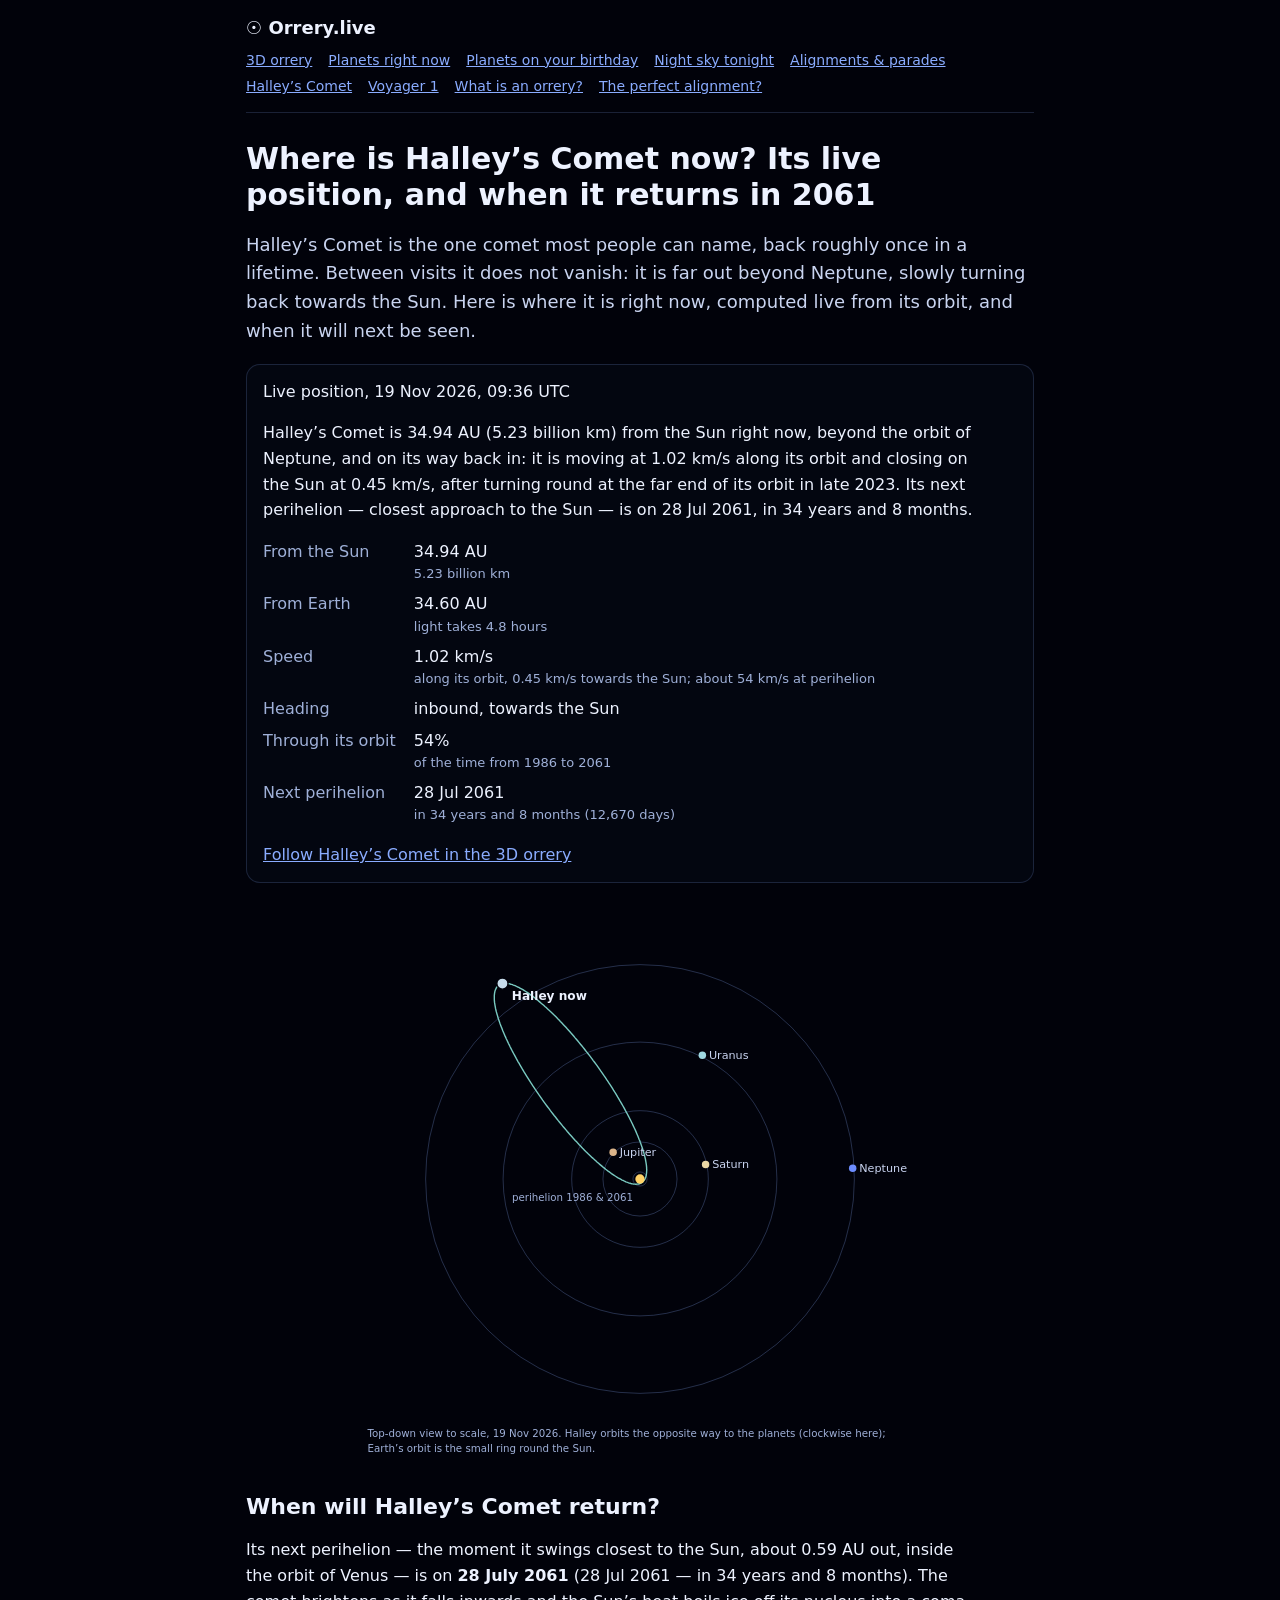
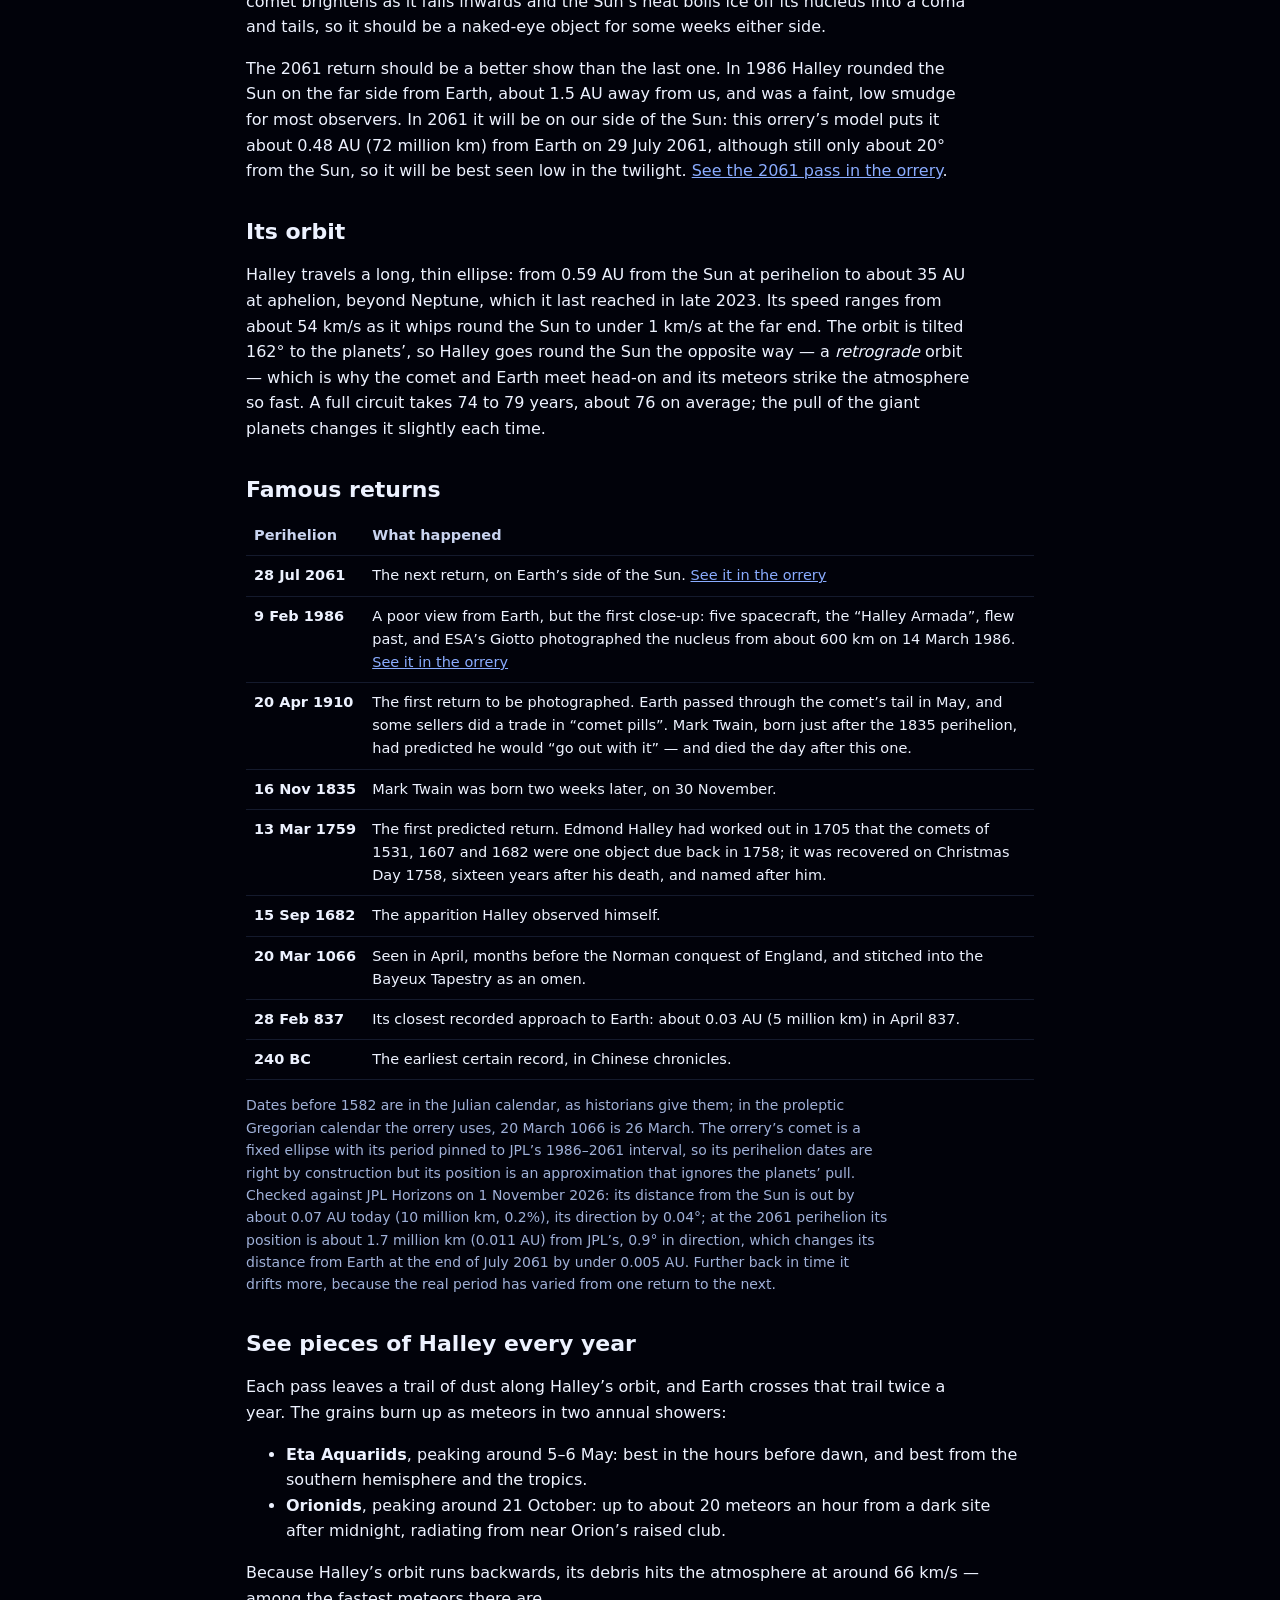
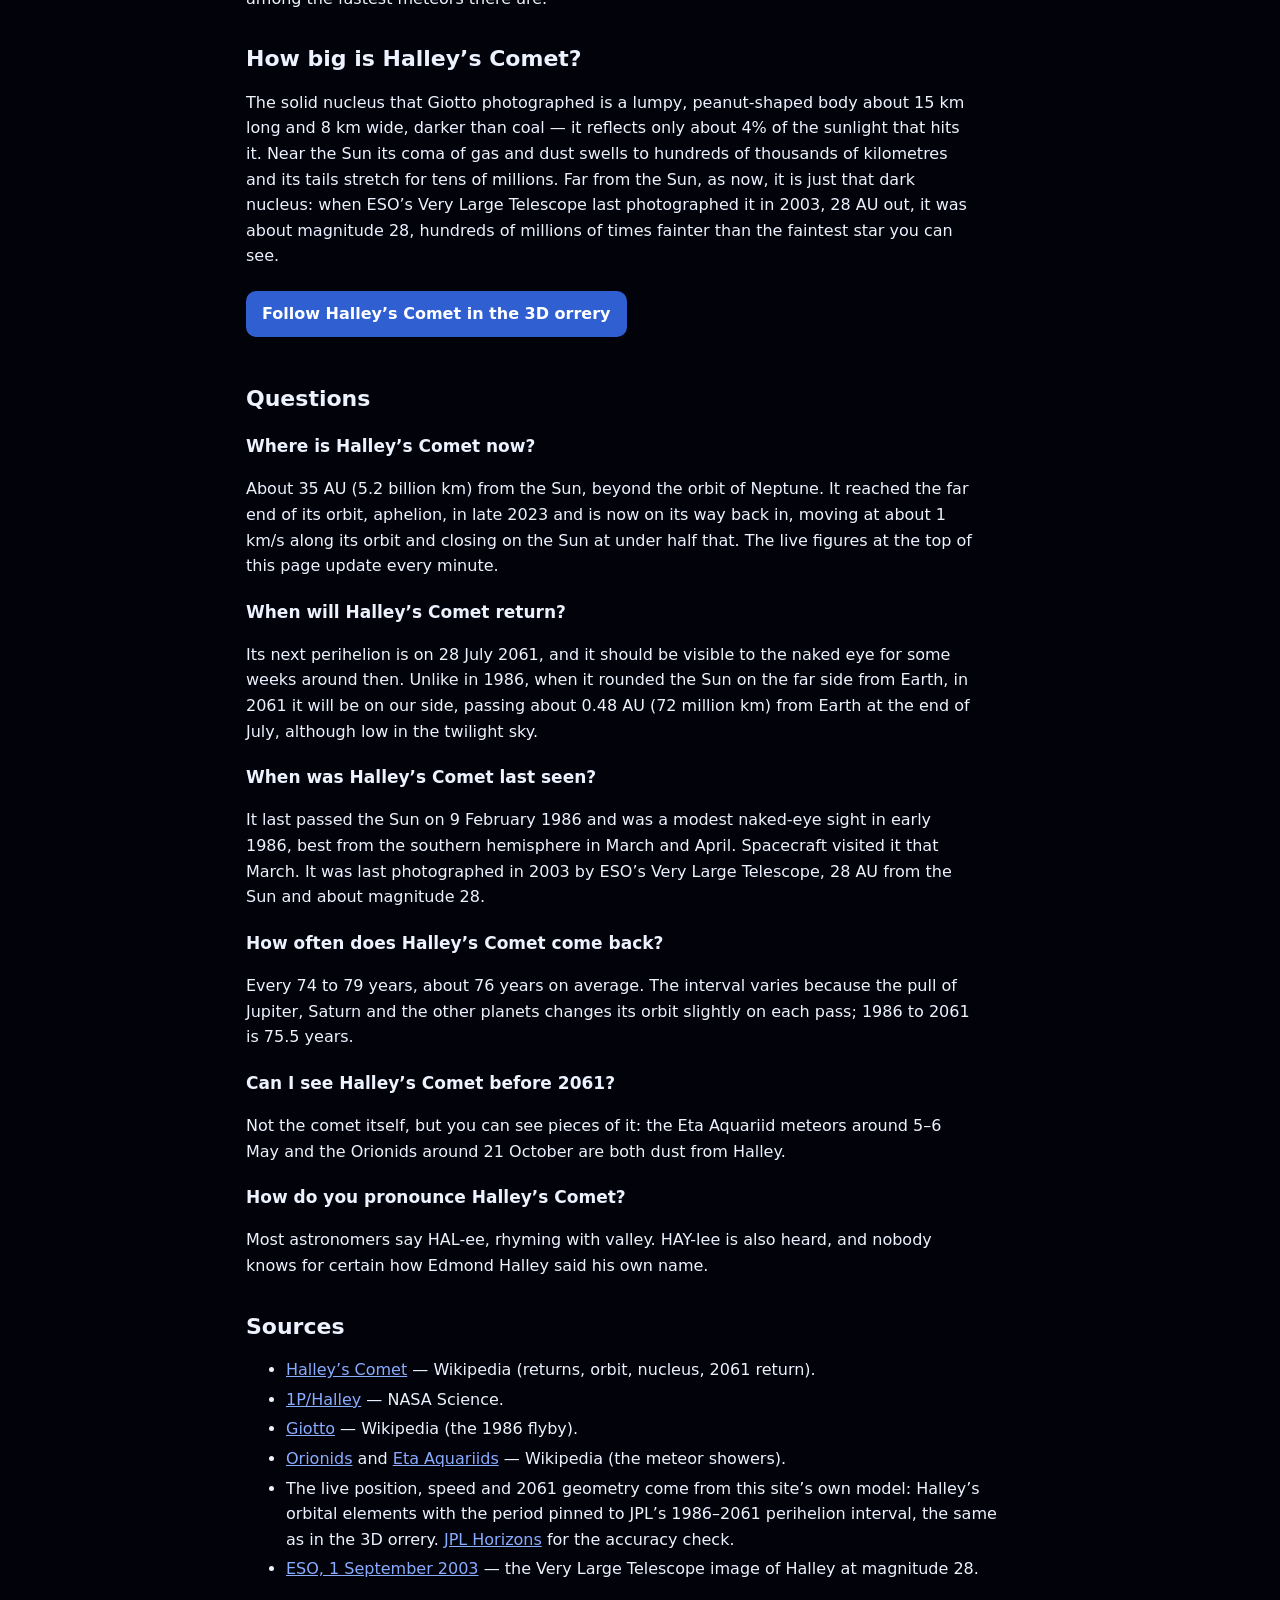
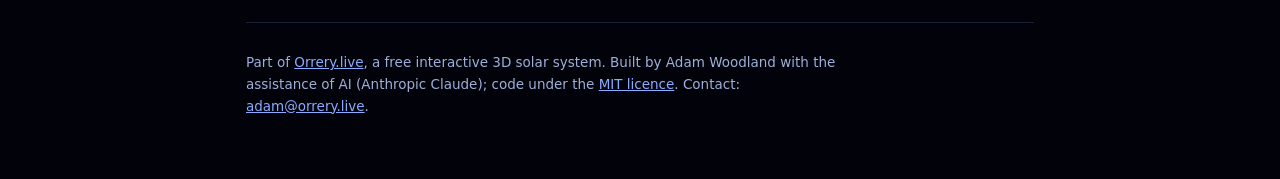
==== commit 1875d367: "Night Sky: keep GPS provenance, per-place first and last nights, accuracy wording; Voyager light-day" ====
--- a/halleys-comet/index.html
+++ b/halleys-comet/index.html
@@ -96,13 +96,13 @@
 	<p class="lead">Halley’s Comet is the one comet most people can name, back roughly once in a lifetime. Between visits it does not vanish: it is far out beyond Neptune, slowly turning back towards the Sun. Here is where it is right now, computed live from its orbit, and when it will next be seen.</p>
 
 	<div class="card">
-		<p class="now-stamp">Live position, <span id="stamp"><!-- snap:stamp -->18 Nov 2026, 21:10 UTC<!-- /snap:stamp --></span></p>
+		<p class="now-stamp">Live position, <span id="stamp"><!-- snap:stamp -->19 Nov 2026, 09:36 UTC<!-- /snap:stamp --></span></p>
 		<p id="summary"><!-- snap:summary -->Halley’s Comet is 34.94 AU (5.23 billion km) from the Sun right now, beyond the orbit of Neptune, and on its way back in: it is moving at 1.02 km/s along its orbit and closing on the Sun at 0.45 km/s, after turning round at the far end of its orbit in late 2023. Its next perihelion — closest approach to the Sun — is on 28 Jul 2061, in 34 years and 8 months.<!-- /snap:summary --></p>
-		<dl class="facts" id="stats"><!-- snap:stats --><dt>From the Sun</dt><dd>34.94 AU<span class="sub">5.23 billion km</span></dd><dt>From Earth</dt><dd>34.61 AU<span class="sub">light takes 4.8 hours</span></dd><dt>Speed</dt><dd>1.02 km/s<span class="sub">along its orbit, 0.45 km/s towards the Sun; about 54 km/s at perihelion</span></dd><dt>Heading</dt><dd>inbound, towards the Sun</dd><dt>Through its orbit</dt><dd>54%<span class="sub">of the time from 1986 to 2061</span></dd><dt>Next perihelion</dt><dd>28 Jul 2061<span class="sub">in 34 years and 8 months (12,671 days)</span></dd><!-- /snap:stats --></dl>
+		<dl class="facts" id="stats"><!-- snap:stats --><dt>From the Sun</dt><dd>34.94 AU<span class="sub">5.23 billion km</span></dd><dt>From Earth</dt><dd>34.60 AU<span class="sub">light takes 4.8 hours</span></dd><dt>Speed</dt><dd>1.02 km/s<span class="sub">along its orbit, 0.45 km/s towards the Sun; about 54 km/s at perihelion</span></dd><dt>Heading</dt><dd>inbound, towards the Sun</dd><dt>Through its orbit</dt><dd>54%<span class="sub">of the time from 1986 to 2061</span></dd><dt>Next perihelion</dt><dd>28 Jul 2061<span class="sub">in 34 years and 8 months (12,670 days)</span></dd><!-- /snap:stats --></dl>
 		<p><a href="/?show=planet,labels,comets,milkyway&amp;follow=Halley%27s%20Comet">Follow Halley’s Comet in the 3D orrery</a></p>
 	</div>
 
-	<svg class="topdown" id="halleymap" viewBox="0 0 600 600" role="img" aria-labelledby="halleymapTitle"><title id="halleymapTitle">Top-down, to-scale map of Halley's Comet's orbit and its position today, with the orbits of Earth, Jupiter, Saturn, Uranus and Neptune</title><!-- snap:map --><circle cx="300" cy="300" r="7.6" fill="none" stroke="rgba(138,172,255,0.28)"></circle><circle cx="300" cy="300" r="39.7" fill="none" stroke="rgba(138,172,255,0.28)"></circle><circle cx="300" cy="300" r="73.2" fill="none" stroke="rgba(138,172,255,0.28)"></circle><circle cx="300" cy="300" r="146.7" fill="none" stroke="rgba(138,172,255,0.28)"></circle><circle cx="300" cy="300" r="229.7" fill="none" stroke="rgba(138,172,255,0.28)"></circle><path d="M302.5,303.5L302.0,303.8L301.5,304.1L301.0,304.4L300.5,304.7L299.9,304.9L299.3,305.1L298.7,305.3L298.0,305.4L297.3,305.5L296.7,305.5L295.9,305.6L295.2,305.6L294.5,305.5L293.7,305.5L292.9,305.4L292.1,305.2L291.2,305.1L290.4,304.9L289.5,304.6L288.6,304.4L287.7,304.1L286.8,303.7L285.8,303.4L284.8,303.0L283.9,302.5L282.8,302.1L281.8,301.6L280.8,301.1L279.7,300.5L278.7,299.9L277.6,299.3L276.5,298.7L275.3,298.0L274.2,297.3L273.0,296.5L271.9,295.8L270.7,295.0L269.5,294.2L268.3,293.3L267.1,292.4L265.8,291.5L264.6,290.6L263.3,289.6L262.1,288.6L260.8,287.6L259.5,286.5L258.2,285.4L256.9,284.3L255.6,283.2L254.2,282.0L252.9,280.8L251.6,279.6L250.2,278.4L248.8,277.1L247.5,275.8L246.1,274.5L244.7,273.2L243.3,271.8L241.9,270.5L240.5,269.1L239.1,267.7L237.7,266.2L236.3,264.7L234.9,263.3L233.5,261.8L232.1,260.2L230.6,258.7L229.2,257.1L227.8,255.6L226.4,254.0L224.9,252.4L223.5,250.7L222.1,249.1L220.7,247.4L219.2,245.7L217.8,244.1L216.4,242.3L215.0,240.6L213.6,238.9L212.2,237.2L210.8,235.4L209.4,233.6L208.0,231.9L206.6,230.1L205.2,228.3L203.8,226.5L202.5,224.6L201.1,222.8L199.7,221.0L198.4,219.2L197.0,217.3L195.7,215.5L194.4,213.6L193.1,211.7L191.8,209.9L190.5,208.0L189.2,206.1L187.9,204.3L186.7,202.4L185.4,200.5L184.2,198.6L183.0,196.8L181.8,194.9L180.6,193.0L179.4,191.1L178.2,189.2L177.1,187.4L175.9,185.5L174.8,183.6L173.7,181.8L172.6,179.9L171.5,178.1L170.5,176.2L169.4,174.4L168.4,172.6L167.4,170.8L166.4,168.9L165.4,167.1L164.4,165.3L163.5,163.6L162.6,161.8L161.7,160.0L160.8,158.3L160.0,156.5L159.1,154.8L158.3,153.1L157.5,151.4L156.7,149.7L156.0,148.0L155.2,146.4L154.5,144.7L153.8,143.1L153.1,141.5L152.5,139.9L151.9,138.3L151.3,136.8L150.7,135.2L150.1,133.7L149.6,132.2L149.1,130.7L148.6,129.3L148.1,127.9L147.7,126.4L147.3,125.0L146.9,123.7L146.5,122.3L146.1,121.0L145.8,119.7L145.5,118.4L145.2,117.2L145.0,115.9L144.8,114.7L144.6,113.6L144.4,112.4L144.2,111.3L144.1,110.2L144.0,109.1L143.9,108.1L143.9,107.0L143.9,106.0L143.9,105.1L143.9,104.2L143.9,103.2L144.0,102.4L144.1,101.5L144.2,100.7L144.4,99.9L144.5,99.1L144.7,98.4L144.9,97.7L145.2,97.1L145.5,96.4L145.8,95.8L146.1,95.2L146.4,94.7L146.8,94.2L147.2,93.7L147.6,93.2L148.0,92.8L148.5,92.4L149.0,92.1L149.5,91.8L150.0,91.5L150.6,91.2L151.1,91.0L151.7,90.8L152.4,90.6L153.0,90.5L153.7,90.4L154.4,90.4L155.1,90.3L155.8,90.3L156.6,90.4L157.3,90.4L158.1,90.5L158.9,90.7L159.8,90.8L160.6,91.0L161.5,91.3L162.4,91.5L163.3,91.8L164.3,92.2L165.2,92.5L166.2,92.9L167.2,93.4L168.2,93.8L169.2,94.3L170.2,94.8L171.3,95.4L172.4,96.0L173.5,96.6L174.6,97.2L175.7,97.9L176.8,98.6L178.0,99.4L179.1,100.1L180.3,100.9L181.5,101.7L182.7,102.6L183.9,103.5L185.2,104.4L186.4,105.3L187.7,106.3L188.9,107.3L190.2,108.3L191.5,109.4L192.8,110.5L194.1,111.6L195.4,112.7L196.8,113.9L198.1,115.1L199.5,116.3L200.8,117.5L202.2,118.8L203.5,120.1L204.9,121.4L206.3,122.7L207.7,124.1L209.1,125.4L210.5,126.8L211.9,128.3L213.3,129.7L214.7,131.2L216.1,132.6L217.5,134.1L219.0,135.7L220.4,137.2L221.8,138.8L223.2,140.3L224.7,141.9L226.1,143.6L227.5,145.2L228.9,146.8L230.3,148.5L231.8,150.2L233.2,151.9L234.6,153.6L236.0,155.3L237.4,157.0L238.8,158.7L240.2,160.5L241.6,162.3L243.0,164.0L244.4,165.8L245.8,167.6L247.2,169.4L248.6,171.3L249.9,173.1L251.3,174.9L252.6,176.7L254.0,178.6L255.3,180.4L256.6,182.3L257.9,184.2L259.2,186.0L260.5,187.9L261.8,189.8L263.1,191.6L264.3,193.5L265.6,195.4L266.8,197.3L268.1,199.1L269.3,201.0L270.5,202.9L271.6,204.8L272.8,206.7L274.0,208.5L275.1,210.4L276.2,212.3L277.3,214.1L278.4,216.0L279.5,217.8L280.6,219.7L281.6,221.5L282.6,223.3L283.6,225.1L284.6,227.0L285.6,228.8L286.6,230.6L287.5,232.3L288.4,234.1L289.3,235.9L290.2,237.6L291.1,239.4L291.9,241.1L292.7,242.8L293.5,244.5L294.3,246.2L295.1,247.9L295.8,249.5L296.5,251.2L297.2,252.8L297.9,254.4L298.5,256.0L299.1,257.6L299.8,259.1L300.3,260.7L300.9,262.2L301.4,263.7L301.9,265.2L302.4,266.6L302.9,268.0L303.3,269.5L303.8,270.9L304.2,272.2L304.5,273.6L304.9,274.9L305.2,276.2L305.5,277.5L305.8,278.7L306.0,280.0L306.2,281.2L306.4,282.3L306.6,283.5L306.8,284.6L306.9,285.7L307.0,286.8L307.1,287.8L307.1,288.9L307.2,289.9L307.2,290.8L307.1,291.8L307.1,292.7L307.0,293.5L306.9,294.4L306.8,295.2L306.7,296.0L306.5,296.8L306.3,297.5L306.1,298.2L305.8,298.9L305.6,299.5L305.3,300.1L304.9,300.7L304.6,301.2L304.2,301.7L303.8,302.2L303.4,302.7L303.0,303.1L302.5,303.5" fill="none" stroke="#79c9c0" stroke-width="1.5"></path><circle cx="300" cy="300" r="5" fill="#ffd166"></circle><circle cx="271.2" cy="271.3" r="4" fill="#dbb48a"></circle><text x="278.2" y="275.3" font-size="12" fill="#c9d4f0">Jupiter</text><circle cx="370.3" cy="284.6" r="4" fill="#ead7a4"></circle><text x="377.3" y="288.6" font-size="12" fill="#c9d4f0">Saturn</text><circle cx="366.8" cy="167.3" r="4" fill="#9fd9e2"></circle><text x="373.8" y="171.3" font-size="12" fill="#c9d4f0">Uranus</text><circle cx="527.9" cy="288.4" r="4" fill="#6d8dff"></circle><text x="534.9" y="292.4" font-size="12" fill="#c9d4f0">Neptune</text><text x="292.5" y="323.5" font-size="11" fill="#9fb0d8" text-anchor="end">perihelion 1986 &amp; 2061</text><circle cx="152.6" cy="90.6" r="6" fill="#c7dcec" stroke="#01020a" stroke-width="1.5"></circle><text x="162.6" y="108.6" font-size="13" fill="#edf2ff" font-weight="700" text-anchor="start">Halley now</text><text x="8" y="576" font-size="11" fill="#9fb0d8">Top-down view to scale, 18 Nov 2026. Halley orbits the opposite way to the planets (clockwise here);</text><text x="8" y="592" font-size="11" fill="#9fb0d8">Earth’s orbit is the small ring round the Sun.</text><!-- /snap:map --></svg>
+	<svg class="topdown" id="halleymap" viewBox="0 0 600 600" role="img" aria-labelledby="halleymapTitle"><title id="halleymapTitle">Top-down, to-scale map of Halley's Comet's orbit and its position today, with the orbits of Earth, Jupiter, Saturn, Uranus and Neptune</title><!-- snap:map --><circle cx="300" cy="300" r="7.6" fill="none" stroke="rgba(138,172,255,0.28)"></circle><circle cx="300" cy="300" r="39.7" fill="none" stroke="rgba(138,172,255,0.28)"></circle><circle cx="300" cy="300" r="73.2" fill="none" stroke="rgba(138,172,255,0.28)"></circle><circle cx="300" cy="300" r="146.7" fill="none" stroke="rgba(138,172,255,0.28)"></circle><circle cx="300" cy="300" r="229.7" fill="none" stroke="rgba(138,172,255,0.28)"></circle><path d="M302.5,303.5L302.0,303.8L301.5,304.1L301.0,304.4L300.5,304.7L299.9,304.9L299.3,305.1L298.7,305.3L298.0,305.4L297.3,305.5L296.7,305.5L295.9,305.6L295.2,305.6L294.5,305.5L293.7,305.5L292.9,305.4L292.1,305.2L291.2,305.1L290.4,304.9L289.5,304.6L288.6,304.4L287.7,304.1L286.8,303.7L285.8,303.4L284.8,303.0L283.9,302.5L282.8,302.1L281.8,301.6L280.8,301.1L279.7,300.5L278.7,299.9L277.6,299.3L276.5,298.7L275.3,298.0L274.2,297.3L273.0,296.5L271.9,295.8L270.7,295.0L269.5,294.2L268.3,293.3L267.1,292.4L265.8,291.5L264.6,290.6L263.3,289.6L262.1,288.6L260.8,287.6L259.5,286.5L258.2,285.4L256.9,284.3L255.6,283.2L254.2,282.0L252.9,280.8L251.6,279.6L250.2,278.4L248.8,277.1L247.5,275.8L246.1,274.5L244.7,273.2L243.3,271.8L241.9,270.5L240.5,269.1L239.1,267.7L237.7,266.2L236.3,264.7L234.9,263.3L233.5,261.8L232.1,260.2L230.6,258.7L229.2,257.1L227.8,255.6L226.4,254.0L224.9,252.4L223.5,250.7L222.1,249.1L220.7,247.4L219.2,245.7L217.8,244.1L216.4,242.3L215.0,240.6L213.6,238.9L212.2,237.2L210.8,235.4L209.4,233.6L208.0,231.9L206.6,230.1L205.2,228.3L203.8,226.5L202.5,224.6L201.1,222.8L199.7,221.0L198.4,219.2L197.0,217.3L195.7,215.5L194.4,213.6L193.1,211.7L191.8,209.9L190.5,208.0L189.2,206.1L187.9,204.3L186.7,202.4L185.4,200.5L184.2,198.6L183.0,196.8L181.8,194.9L180.6,193.0L179.4,191.1L178.2,189.2L177.1,187.4L175.9,185.5L174.8,183.6L173.7,181.8L172.6,179.9L171.5,178.1L170.5,176.2L169.4,174.4L168.4,172.6L167.4,170.8L166.4,168.9L165.4,167.1L164.4,165.3L163.5,163.6L162.6,161.8L161.7,160.0L160.8,158.3L160.0,156.5L159.1,154.8L158.3,153.1L157.5,151.4L156.7,149.7L156.0,148.0L155.2,146.4L154.5,144.7L153.8,143.1L153.1,141.5L152.5,139.9L151.9,138.3L151.3,136.8L150.7,135.2L150.1,133.7L149.6,132.2L149.1,130.7L148.6,129.3L148.1,127.9L147.7,126.4L147.3,125.0L146.9,123.7L146.5,122.3L146.1,121.0L145.8,119.7L145.5,118.4L145.2,117.2L145.0,115.9L144.8,114.7L144.6,113.6L144.4,112.4L144.2,111.3L144.1,110.2L144.0,109.1L143.9,108.1L143.9,107.0L143.9,106.0L143.9,105.1L143.9,104.2L143.9,103.2L144.0,102.4L144.1,101.5L144.2,100.7L144.4,99.9L144.5,99.1L144.7,98.4L144.9,97.7L145.2,97.1L145.5,96.4L145.8,95.8L146.1,95.2L146.4,94.7L146.8,94.2L147.2,93.7L147.6,93.2L148.0,92.8L148.5,92.4L149.0,92.1L149.5,91.8L150.0,91.5L150.6,91.2L151.1,91.0L151.7,90.8L152.4,90.6L153.0,90.5L153.7,90.4L154.4,90.4L155.1,90.3L155.8,90.3L156.6,90.4L157.3,90.4L158.1,90.5L158.9,90.7L159.8,90.8L160.6,91.0L161.5,91.3L162.4,91.5L163.3,91.8L164.3,92.2L165.2,92.5L166.2,92.9L167.2,93.4L168.2,93.8L169.2,94.3L170.2,94.8L171.3,95.4L172.4,96.0L173.5,96.6L174.6,97.2L175.7,97.9L176.8,98.6L178.0,99.4L179.1,100.1L180.3,100.9L181.5,101.7L182.7,102.6L183.9,103.5L185.2,104.4L186.4,105.3L187.7,106.3L188.9,107.3L190.2,108.3L191.5,109.4L192.8,110.5L194.1,111.6L195.4,112.7L196.8,113.9L198.1,115.1L199.5,116.3L200.8,117.5L202.2,118.8L203.5,120.1L204.9,121.4L206.3,122.7L207.7,124.1L209.1,125.4L210.5,126.8L211.9,128.3L213.3,129.7L214.7,131.2L216.1,132.6L217.5,134.1L219.0,135.7L220.4,137.2L221.8,138.8L223.2,140.3L224.7,141.9L226.1,143.6L227.5,145.2L228.9,146.8L230.3,148.5L231.8,150.2L233.2,151.9L234.6,153.6L236.0,155.3L237.4,157.0L238.8,158.7L240.2,160.5L241.6,162.3L243.0,164.0L244.4,165.8L245.8,167.6L247.2,169.4L248.6,171.3L249.9,173.1L251.3,174.9L252.6,176.7L254.0,178.6L255.3,180.4L256.6,182.3L257.9,184.2L259.2,186.0L260.5,187.9L261.8,189.8L263.1,191.6L264.3,193.5L265.6,195.4L266.8,197.3L268.1,199.1L269.3,201.0L270.5,202.9L271.6,204.8L272.8,206.7L274.0,208.5L275.1,210.4L276.2,212.3L277.3,214.1L278.4,216.0L279.5,217.8L280.6,219.7L281.6,221.5L282.6,223.3L283.6,225.1L284.6,227.0L285.6,228.8L286.6,230.6L287.5,232.3L288.4,234.1L289.3,235.9L290.2,237.6L291.1,239.4L291.9,241.1L292.7,242.8L293.5,244.5L294.3,246.2L295.1,247.9L295.8,249.5L296.5,251.2L297.2,252.8L297.9,254.4L298.5,256.0L299.1,257.6L299.8,259.1L300.3,260.7L300.9,262.2L301.4,263.7L301.9,265.2L302.4,266.6L302.9,268.0L303.3,269.5L303.8,270.9L304.2,272.2L304.5,273.6L304.9,274.9L305.2,276.2L305.5,277.5L305.8,278.7L306.0,280.0L306.2,281.2L306.4,282.3L306.6,283.5L306.8,284.6L306.9,285.7L307.0,286.8L307.1,287.8L307.1,288.9L307.2,289.9L307.2,290.8L307.1,291.8L307.1,292.7L307.0,293.5L306.9,294.4L306.8,295.2L306.7,296.0L306.5,296.8L306.3,297.5L306.1,298.2L305.8,298.9L305.6,299.5L305.3,300.1L304.9,300.7L304.6,301.2L304.2,301.7L303.8,302.2L303.4,302.7L303.0,303.1L302.5,303.5" fill="none" stroke="#79c9c0" stroke-width="1.5"></path><circle cx="300" cy="300" r="5" fill="#ffd166"></circle><circle cx="271.2" cy="271.3" r="4" fill="#dbb48a"></circle><text x="278.2" y="275.3" font-size="12" fill="#c9d4f0">Jupiter</text><circle cx="370.3" cy="284.5" r="4" fill="#ead7a4"></circle><text x="377.3" y="288.5" font-size="12" fill="#c9d4f0">Saturn</text><circle cx="366.8" cy="167.3" r="4" fill="#9fd9e2"></circle><text x="373.8" y="171.3" font-size="12" fill="#c9d4f0">Uranus</text><circle cx="527.9" cy="288.4" r="4" fill="#6d8dff"></circle><text x="534.9" y="292.4" font-size="12" fill="#c9d4f0">Neptune</text><text x="292.5" y="323.5" font-size="11" fill="#9fb0d8" text-anchor="end">perihelion 1986 &amp; 2061</text><circle cx="152.6" cy="90.6" r="6" fill="#c7dcec" stroke="#01020a" stroke-width="1.5"></circle><text x="162.6" y="108.6" font-size="13" fill="#edf2ff" font-weight="700" text-anchor="start">Halley now</text><text x="8" y="576" font-size="11" fill="#9fb0d8">Top-down view to scale, 19 Nov 2026. Halley orbits the opposite way to the planets (clockwise here);</text><text x="8" y="592" font-size="11" fill="#9fb0d8">Earth’s orbit is the small ring round the Sun.</text><!-- /snap:map --></svg>
 
 	<h2>When will Halley’s Comet return?</h2>
 	<p>Its next perihelion — the moment it swings closest to the Sun, about 0.59 AU out, inside the orbit of Venus — is on <strong>28 July 2061</strong> (<span id="nextShort"><!-- snap:next -->28 Jul 2061 — in 34 years and 8 months<!-- /snap:next --></span>). The comet brightens as it falls inwards and the Sun’s heat boils ice off its nucleus into a coma and tails, so it should be a naked-eye object for some weeks either side.</p>
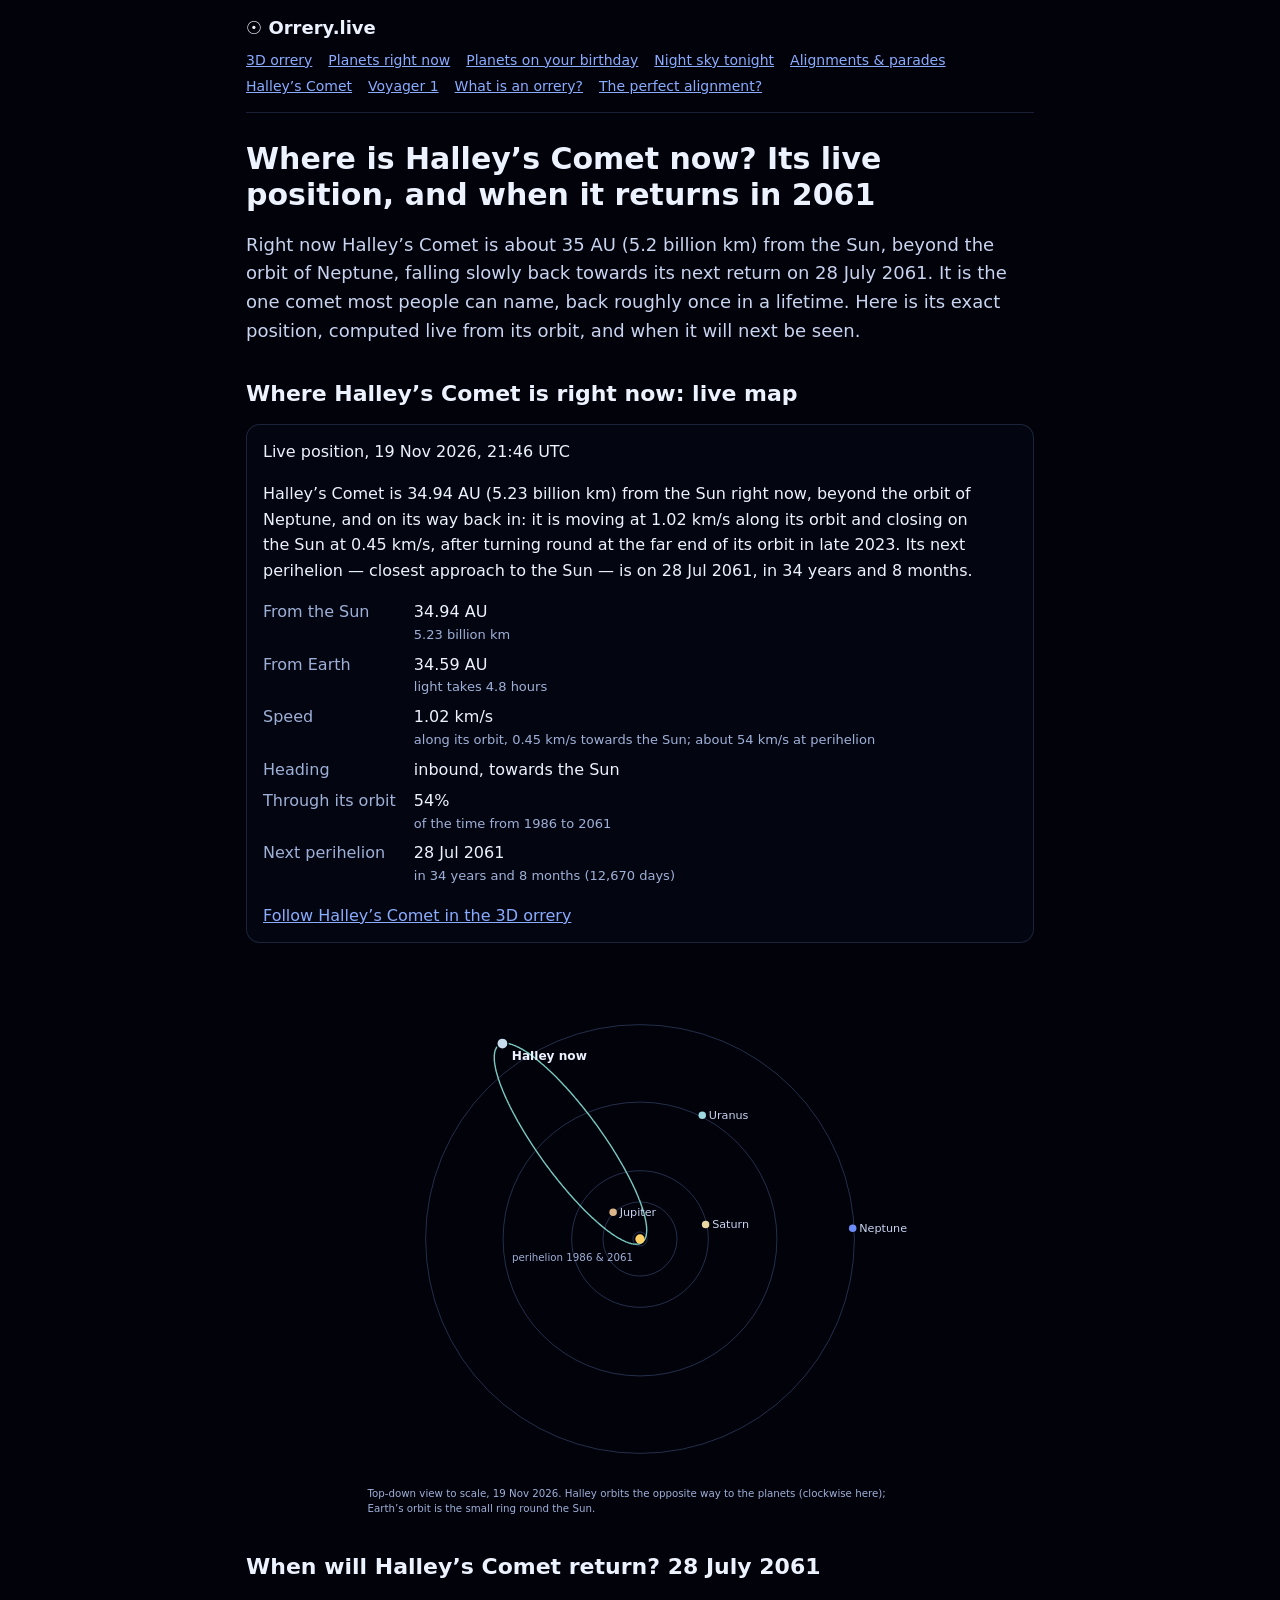
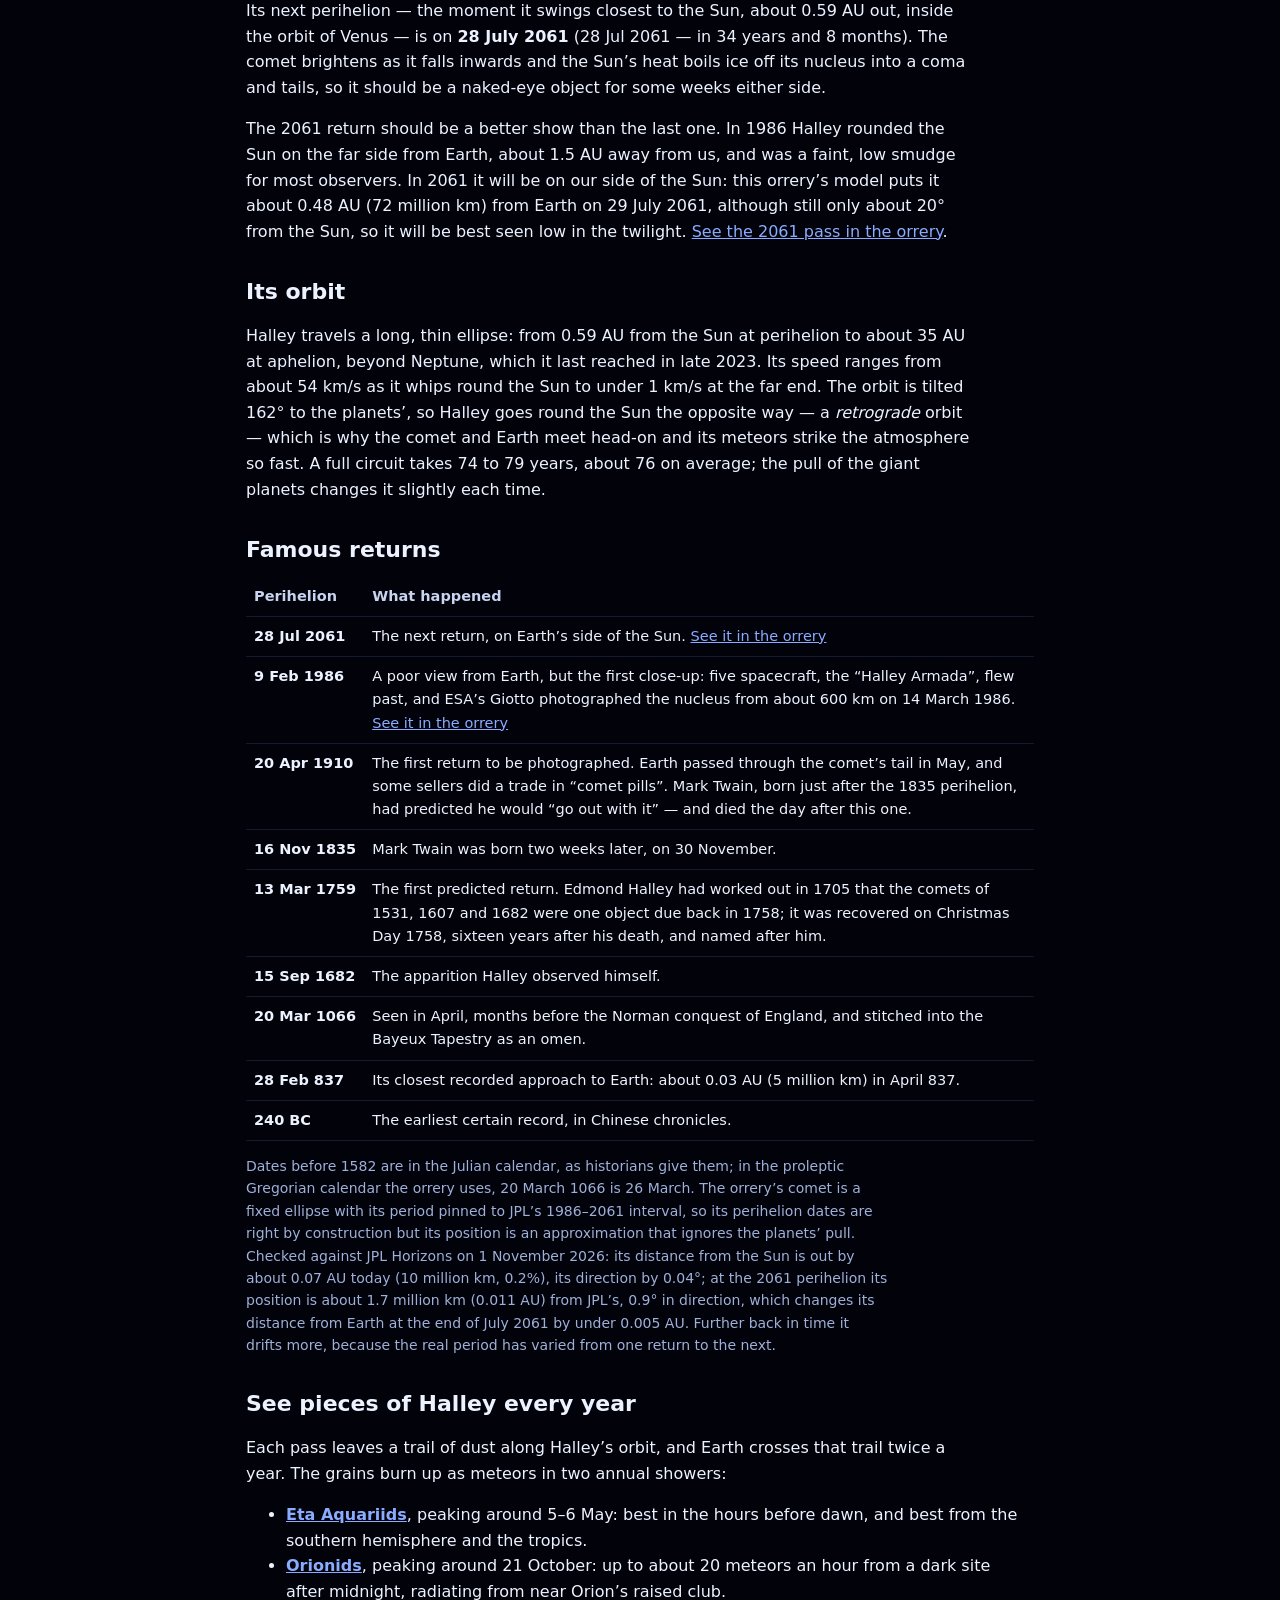
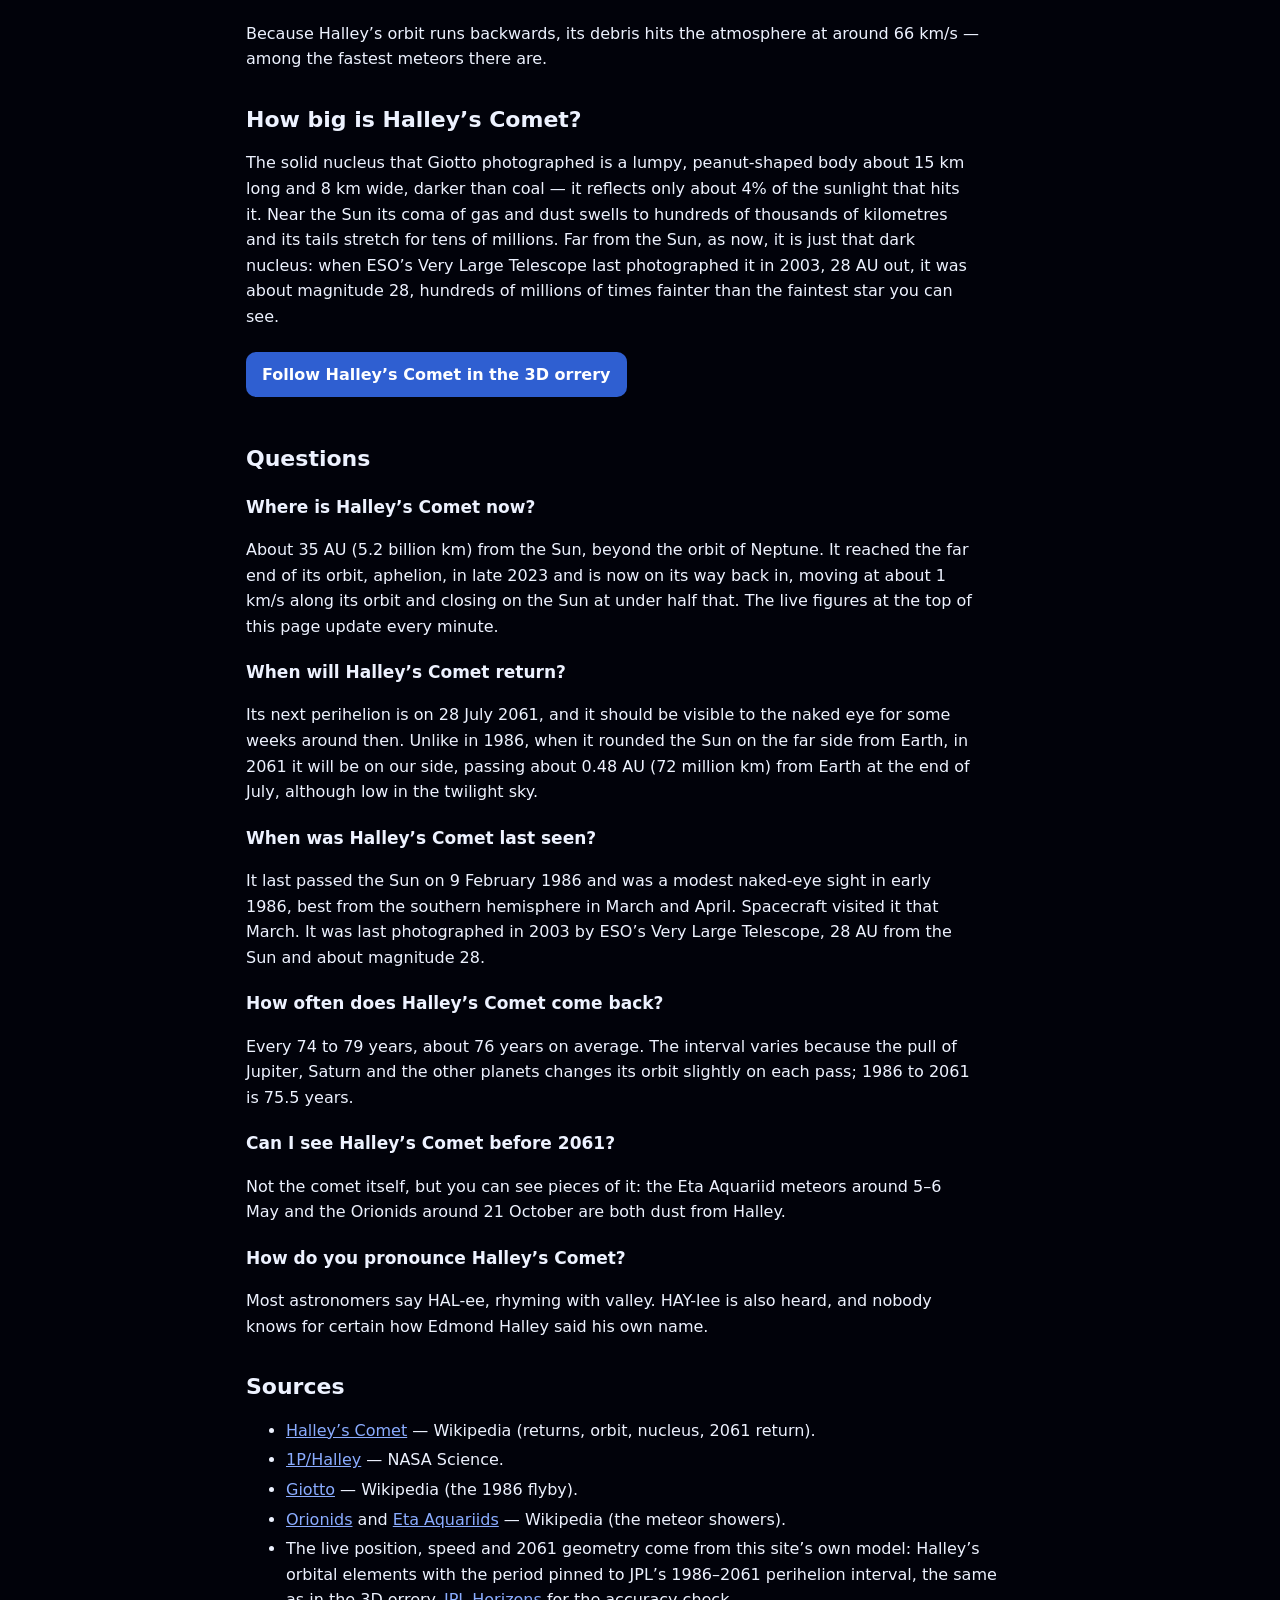
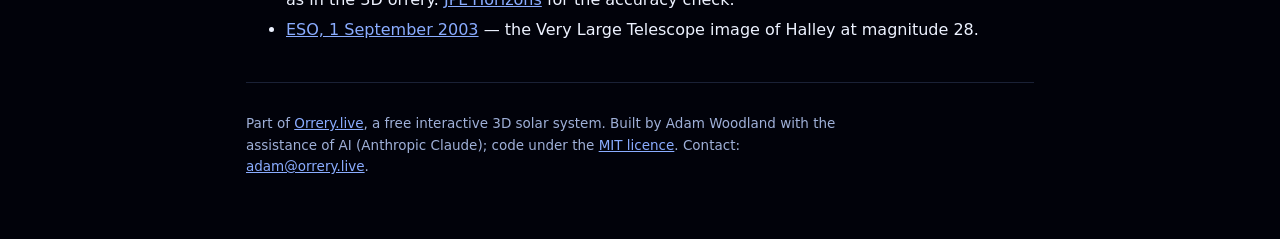
==== commit 0aa140fa: "SEO: titles, preview images, WebP textures, night-sky headings - Titles under 60 characters, the "- " ====
--- a/halleys-comet/index.html
+++ b/halleys-comet/index.html
@@ -3,9 +3,9 @@
 <head>
 <meta charset="UTF-8">
 <meta name="viewport" content="width=device-width, initial-scale=1.0">
-<title>Where is Halley's Comet now? Live position &amp; 2061 return - Orrery.live</title>
-<meta name="description" content="Where Halley's Comet is right now: its live distance from the Sun and Earth on a to-scale map, its return on 28 July 2061, and its two yearly meteor showers.">
-<meta name="robots" content="index, follow">
+<title>Where is Halley's Comet now? Live position and 2061 return</title>
+<meta name="description" content="Right now Halley's Comet is about 35 AU from the Sun, beyond Neptune, and falling back in. Its live distance, a to-scale map and its 28 July 2061 return.">
+<meta name="robots" content="index, follow, max-image-preview:large">
 <meta name="author" content="Adam Woodland">
 <meta name="theme-color" content="#01020a">
 <link rel="canonical" href="https://orrery.live/halleys-comet/">
@@ -16,10 +16,15 @@
 <meta property="og:title" content="Where is Halley's Comet now? Its live position, and its return in 2061">
 <meta property="og:description" content="Halley's Comet is beyond Neptune's orbit and falling back towards the Sun. Its live distance and speed, a to-scale map, and when it returns: 28 July 2061.">
 <meta property="og:site_name" content="Orrery.live">
-<meta property="og:image" content="https://orrery.live/solar-system.svg">
-<meta name="twitter:card" content="summary">
+<meta property="og:image" content="https://orrery.live/og-halleys-comet.png">
+<meta property="og:image:width" content="1200">
+<meta property="og:image:height" content="630">
+<meta property="og:image:alt" content="A to-scale top-down map of Halley's Comet's long orbit, stretching from near the Sun to beyond Neptune's orbit.">
+<meta name="twitter:card" content="summary_large_image">
 <meta name="twitter:title" content="Where is Halley's Comet now?">
 <meta name="twitter:description" content="Its live distance from the Sun and Earth, a to-scale map, and its return on 28 July 2061.">
+<meta name="twitter:image" content="https://orrery.live/og-halleys-comet.png">
+<meta name="twitter:image:alt" content="A to-scale top-down map of Halley's Comet's long orbit, stretching from near the Sun to beyond Neptune's orbit.">
 <script type="application/ld+json">
 {
   "@context": "https://schema.org",
@@ -35,11 +40,12 @@
       "@type": "Article",
       "@id": "https://orrery.live/halleys-comet/",
       "url": "https://orrery.live/halleys-comet/",
+      "image": "https://orrery.live/og-halleys-comet.png",
       "headline": "Where is Halley's Comet now? Its live position, and when it returns in 2061",
       "description": "The live position of Halley's Comet, its 28 July 2061 return, its famous returns since 240 BC and how to see its meteor showers.",
       "datePublished": "2026-10-01",
-      "dateModified": "2026-11-01",
-      "author": { "@type": "Person", "name": "Adam Woodland" },
+      "dateModified": "2026-11-19",
+      "author": { "@type": "Person", "name": "Adam Woodland", "url": "https://adamwoodland.com/" },
       "publisher": { "@type": "Organization", "name": "Orrery.live", "url": "https://orrery.live/" },
       "isPartOf": { "@type": "WebSite", "name": "Orrery.live", "url": "https://orrery.live/" },
       "about": { "@type": "Thing", "name": "Halley's Comet", "sameAs": "https://en.wikipedia.org/wiki/Halley%27s_Comet" },
@@ -93,18 +99,19 @@
 </header>
 <main>
 	<h1>Where is Halley’s Comet now? Its live position, and when it returns in 2061</h1>
-	<p class="lead">Halley’s Comet is the one comet most people can name, back roughly once in a lifetime. Between visits it does not vanish: it is far out beyond Neptune, slowly turning back towards the Sun. Here is where it is right now, computed live from its orbit, and when it will next be seen.</p>
+	<p class="lead">Right now Halley’s Comet is about 35 AU (5.2 billion km) from the Sun, beyond the orbit of Neptune, falling slowly back towards its next return on 28 July 2061. It is the one comet most people can name, back roughly once in a lifetime. Here is its exact position, computed live from its orbit, and when it will next be seen.</p>
 
+	<h2>Where Halley’s Comet is right now: live map</h2>
 	<div class="card">
-		<p class="now-stamp">Live position, <span id="stamp"><!-- snap:stamp -->19 Nov 2026, 09:36 UTC<!-- /snap:stamp --></span></p>
+		<p class="now-stamp">Live position, <span id="stamp"><!-- snap:stamp -->19 Nov 2026, 21:46 UTC<!-- /snap:stamp --></span></p>
 		<p id="summary"><!-- snap:summary -->Halley’s Comet is 34.94 AU (5.23 billion km) from the Sun right now, beyond the orbit of Neptune, and on its way back in: it is moving at 1.02 km/s along its orbit and closing on the Sun at 0.45 km/s, after turning round at the far end of its orbit in late 2023. Its next perihelion — closest approach to the Sun — is on 28 Jul 2061, in 34 years and 8 months.<!-- /snap:summary --></p>
-		<dl class="facts" id="stats"><!-- snap:stats --><dt>From the Sun</dt><dd>34.94 AU<span class="sub">5.23 billion km</span></dd><dt>From Earth</dt><dd>34.60 AU<span class="sub">light takes 4.8 hours</span></dd><dt>Speed</dt><dd>1.02 km/s<span class="sub">along its orbit, 0.45 km/s towards the Sun; about 54 km/s at perihelion</span></dd><dt>Heading</dt><dd>inbound, towards the Sun</dd><dt>Through its orbit</dt><dd>54%<span class="sub">of the time from 1986 to 2061</span></dd><dt>Next perihelion</dt><dd>28 Jul 2061<span class="sub">in 34 years and 8 months (12,670 days)</span></dd><!-- /snap:stats --></dl>
+		<dl class="facts" id="stats"><!-- snap:stats --><dt>From the Sun</dt><dd>34.94 AU<span class="sub">5.23 billion km</span></dd><dt>From Earth</dt><dd>34.59 AU<span class="sub">light takes 4.8 hours</span></dd><dt>Speed</dt><dd>1.02 km/s<span class="sub">along its orbit, 0.45 km/s towards the Sun; about 54 km/s at perihelion</span></dd><dt>Heading</dt><dd>inbound, towards the Sun</dd><dt>Through its orbit</dt><dd>54%<span class="sub">of the time from 1986 to 2061</span></dd><dt>Next perihelion</dt><dd>28 Jul 2061<span class="sub">in 34 years and 8 months (12,670 days)</span></dd><!-- /snap:stats --></dl>
 		<p><a href="/?show=planet,labels,comets,milkyway&amp;follow=Halley%27s%20Comet">Follow Halley’s Comet in the 3D orrery</a></p>
 	</div>
 
-	<svg class="topdown" id="halleymap" viewBox="0 0 600 600" role="img" aria-labelledby="halleymapTitle"><title id="halleymapTitle">Top-down, to-scale map of Halley's Comet's orbit and its position today, with the orbits of Earth, Jupiter, Saturn, Uranus and Neptune</title><!-- snap:map --><circle cx="300" cy="300" r="7.6" fill="none" stroke="rgba(138,172,255,0.28)"></circle><circle cx="300" cy="300" r="39.7" fill="none" stroke="rgba(138,172,255,0.28)"></circle><circle cx="300" cy="300" r="73.2" fill="none" stroke="rgba(138,172,255,0.28)"></circle><circle cx="300" cy="300" r="146.7" fill="none" stroke="rgba(138,172,255,0.28)"></circle><circle cx="300" cy="300" r="229.7" fill="none" stroke="rgba(138,172,255,0.28)"></circle><path d="M302.5,303.5L302.0,303.8L301.5,304.1L301.0,304.4L300.5,304.7L299.9,304.9L299.3,305.1L298.7,305.3L298.0,305.4L297.3,305.5L296.7,305.5L295.9,305.6L295.2,305.6L294.5,305.5L293.7,305.5L292.9,305.4L292.1,305.2L291.2,305.1L290.4,304.9L289.5,304.6L288.6,304.4L287.7,304.1L286.8,303.7L285.8,303.4L284.8,303.0L283.9,302.5L282.8,302.1L281.8,301.6L280.8,301.1L279.7,300.5L278.7,299.9L277.6,299.3L276.5,298.7L275.3,298.0L274.2,297.3L273.0,296.5L271.9,295.8L270.7,295.0L269.5,294.2L268.3,293.3L267.1,292.4L265.8,291.5L264.6,290.6L263.3,289.6L262.1,288.6L260.8,287.6L259.5,286.5L258.2,285.4L256.9,284.3L255.6,283.2L254.2,282.0L252.9,280.8L251.6,279.6L250.2,278.4L248.8,277.1L247.5,275.8L246.1,274.5L244.7,273.2L243.3,271.8L241.9,270.5L240.5,269.1L239.1,267.7L237.7,266.2L236.3,264.7L234.9,263.3L233.5,261.8L232.1,260.2L230.6,258.7L229.2,257.1L227.8,255.6L226.4,254.0L224.9,252.4L223.5,250.7L222.1,249.1L220.7,247.4L219.2,245.7L217.8,244.1L216.4,242.3L215.0,240.6L213.6,238.9L212.2,237.2L210.8,235.4L209.4,233.6L208.0,231.9L206.6,230.1L205.2,228.3L203.8,226.5L202.5,224.6L201.1,222.8L199.7,221.0L198.4,219.2L197.0,217.3L195.7,215.5L194.4,213.6L193.1,211.7L191.8,209.9L190.5,208.0L189.2,206.1L187.9,204.3L186.7,202.4L185.4,200.5L184.2,198.6L183.0,196.8L181.8,194.9L180.6,193.0L179.4,191.1L178.2,189.2L177.1,187.4L175.9,185.5L174.8,183.6L173.7,181.8L172.6,179.9L171.5,178.1L170.5,176.2L169.4,174.4L168.4,172.6L167.4,170.8L166.4,168.9L165.4,167.1L164.4,165.3L163.5,163.6L162.6,161.8L161.7,160.0L160.8,158.3L160.0,156.5L159.1,154.8L158.3,153.1L157.5,151.4L156.7,149.7L156.0,148.0L155.2,146.4L154.5,144.7L153.8,143.1L153.1,141.5L152.5,139.9L151.9,138.3L151.3,136.8L150.7,135.2L150.1,133.7L149.6,132.2L149.1,130.7L148.6,129.3L148.1,127.9L147.7,126.4L147.3,125.0L146.9,123.7L146.5,122.3L146.1,121.0L145.8,119.7L145.5,118.4L145.2,117.2L145.0,115.9L144.8,114.7L144.6,113.6L144.4,112.4L144.2,111.3L144.1,110.2L144.0,109.1L143.9,108.1L143.9,107.0L143.9,106.0L143.9,105.1L143.9,104.2L143.9,103.2L144.0,102.4L144.1,101.5L144.2,100.7L144.4,99.9L144.5,99.1L144.7,98.4L144.9,97.7L145.2,97.1L145.5,96.4L145.8,95.8L146.1,95.2L146.4,94.7L146.8,94.2L147.2,93.7L147.6,93.2L148.0,92.8L148.5,92.4L149.0,92.1L149.5,91.8L150.0,91.5L150.6,91.2L151.1,91.0L151.7,90.8L152.4,90.6L153.0,90.5L153.7,90.4L154.4,90.4L155.1,90.3L155.8,90.3L156.6,90.4L157.3,90.4L158.1,90.5L158.9,90.7L159.8,90.8L160.6,91.0L161.5,91.3L162.4,91.5L163.3,91.8L164.3,92.2L165.2,92.5L166.2,92.9L167.2,93.4L168.2,93.8L169.2,94.3L170.2,94.8L171.3,95.4L172.4,96.0L173.5,96.6L174.6,97.2L175.7,97.9L176.8,98.6L178.0,99.4L179.1,100.1L180.3,100.9L181.5,101.7L182.7,102.6L183.9,103.5L185.2,104.4L186.4,105.3L187.7,106.3L188.9,107.3L190.2,108.3L191.5,109.4L192.8,110.5L194.1,111.6L195.4,112.7L196.8,113.9L198.1,115.1L199.5,116.3L200.8,117.5L202.2,118.8L203.5,120.1L204.9,121.4L206.3,122.7L207.7,124.1L209.1,125.4L210.5,126.8L211.9,128.3L213.3,129.7L214.7,131.2L216.1,132.6L217.5,134.1L219.0,135.7L220.4,137.2L221.8,138.8L223.2,140.3L224.7,141.9L226.1,143.6L227.5,145.2L228.9,146.8L230.3,148.5L231.8,150.2L233.2,151.9L234.6,153.6L236.0,155.3L237.4,157.0L238.8,158.7L240.2,160.5L241.6,162.3L243.0,164.0L244.4,165.8L245.8,167.6L247.2,169.4L248.6,171.3L249.9,173.1L251.3,174.9L252.6,176.7L254.0,178.6L255.3,180.4L256.6,182.3L257.9,184.2L259.2,186.0L260.5,187.9L261.8,189.8L263.1,191.6L264.3,193.5L265.6,195.4L266.8,197.3L268.1,199.1L269.3,201.0L270.5,202.9L271.6,204.8L272.8,206.7L274.0,208.5L275.1,210.4L276.2,212.3L277.3,214.1L278.4,216.0L279.5,217.8L280.6,219.7L281.6,221.5L282.6,223.3L283.6,225.1L284.6,227.0L285.6,228.8L286.6,230.6L287.5,232.3L288.4,234.1L289.3,235.9L290.2,237.6L291.1,239.4L291.9,241.1L292.7,242.8L293.5,244.5L294.3,246.2L295.1,247.9L295.8,249.5L296.5,251.2L297.2,252.8L297.9,254.4L298.5,256.0L299.1,257.6L299.8,259.1L300.3,260.7L300.9,262.2L301.4,263.7L301.9,265.2L302.4,266.6L302.9,268.0L303.3,269.5L303.8,270.9L304.2,272.2L304.5,273.6L304.9,274.9L305.2,276.2L305.5,277.5L305.8,278.7L306.0,280.0L306.2,281.2L306.4,282.3L306.6,283.5L306.8,284.6L306.9,285.7L307.0,286.8L307.1,287.8L307.1,288.9L307.2,289.9L307.2,290.8L307.1,291.8L307.1,292.7L307.0,293.5L306.9,294.4L306.8,295.2L306.7,296.0L306.5,296.8L306.3,297.5L306.1,298.2L305.8,298.9L305.6,299.5L305.3,300.1L304.9,300.7L304.6,301.2L304.2,301.7L303.8,302.2L303.4,302.7L303.0,303.1L302.5,303.5" fill="none" stroke="#79c9c0" stroke-width="1.5"></path><circle cx="300" cy="300" r="5" fill="#ffd166"></circle><circle cx="271.2" cy="271.3" r="4" fill="#dbb48a"></circle><text x="278.2" y="275.3" font-size="12" fill="#c9d4f0">Jupiter</text><circle cx="370.3" cy="284.5" r="4" fill="#ead7a4"></circle><text x="377.3" y="288.5" font-size="12" fill="#c9d4f0">Saturn</text><circle cx="366.8" cy="167.3" r="4" fill="#9fd9e2"></circle><text x="373.8" y="171.3" font-size="12" fill="#c9d4f0">Uranus</text><circle cx="527.9" cy="288.4" r="4" fill="#6d8dff"></circle><text x="534.9" y="292.4" font-size="12" fill="#c9d4f0">Neptune</text><text x="292.5" y="323.5" font-size="11" fill="#9fb0d8" text-anchor="end">perihelion 1986 &amp; 2061</text><circle cx="152.6" cy="90.6" r="6" fill="#c7dcec" stroke="#01020a" stroke-width="1.5"></circle><text x="162.6" y="108.6" font-size="13" fill="#edf2ff" font-weight="700" text-anchor="start">Halley now</text><text x="8" y="576" font-size="11" fill="#9fb0d8">Top-down view to scale, 19 Nov 2026. Halley orbits the opposite way to the planets (clockwise here);</text><text x="8" y="592" font-size="11" fill="#9fb0d8">Earth’s orbit is the small ring round the Sun.</text><!-- /snap:map --></svg>
+	<svg class="topdown" id="halleymap" viewBox="0 0 600 600" role="img" aria-labelledby="halleymapTitle"><title id="halleymapTitle">Top-down, to-scale map of Halley's Comet's orbit and its position today, with the orbits of Earth, Jupiter, Saturn, Uranus and Neptune</title><!-- snap:map --><circle cx="300" cy="300" r="7.6" fill="none" stroke="rgba(138,172,255,0.28)"></circle><circle cx="300" cy="300" r="39.7" fill="none" stroke="rgba(138,172,255,0.28)"></circle><circle cx="300" cy="300" r="73.2" fill="none" stroke="rgba(138,172,255,0.28)"></circle><circle cx="300" cy="300" r="146.7" fill="none" stroke="rgba(138,172,255,0.28)"></circle><circle cx="300" cy="300" r="229.7" fill="none" stroke="rgba(138,172,255,0.28)"></circle><path d="M302.5,303.5L302.0,303.8L301.5,304.1L301.0,304.4L300.5,304.7L299.9,304.9L299.3,305.1L298.7,305.3L298.0,305.4L297.3,305.5L296.7,305.5L295.9,305.6L295.2,305.6L294.5,305.5L293.7,305.5L292.9,305.4L292.1,305.2L291.2,305.1L290.4,304.9L289.5,304.6L288.6,304.4L287.7,304.1L286.8,303.7L285.8,303.4L284.8,303.0L283.9,302.5L282.8,302.1L281.8,301.6L280.8,301.1L279.7,300.5L278.7,299.9L277.6,299.3L276.5,298.7L275.3,298.0L274.2,297.3L273.0,296.5L271.9,295.8L270.7,295.0L269.5,294.2L268.3,293.3L267.1,292.4L265.8,291.5L264.6,290.6L263.3,289.6L262.1,288.6L260.8,287.6L259.5,286.5L258.2,285.4L256.9,284.3L255.6,283.2L254.2,282.0L252.9,280.8L251.6,279.6L250.2,278.4L248.8,277.1L247.5,275.8L246.1,274.5L244.7,273.2L243.3,271.8L241.9,270.5L240.5,269.1L239.1,267.7L237.7,266.2L236.3,264.7L234.9,263.3L233.5,261.8L232.1,260.2L230.6,258.7L229.2,257.1L227.8,255.6L226.4,254.0L224.9,252.4L223.5,250.7L222.1,249.1L220.7,247.4L219.2,245.7L217.8,244.1L216.4,242.3L215.0,240.6L213.6,238.9L212.2,237.2L210.8,235.4L209.4,233.6L208.0,231.9L206.6,230.1L205.2,228.3L203.8,226.5L202.5,224.6L201.1,222.8L199.7,221.0L198.4,219.2L197.0,217.3L195.7,215.5L194.4,213.6L193.1,211.7L191.8,209.9L190.5,208.0L189.2,206.1L187.9,204.3L186.7,202.4L185.4,200.5L184.2,198.6L183.0,196.8L181.8,194.9L180.6,193.0L179.4,191.1L178.2,189.2L177.1,187.4L175.9,185.5L174.8,183.6L173.7,181.8L172.6,179.9L171.5,178.1L170.5,176.2L169.4,174.4L168.4,172.6L167.4,170.8L166.4,168.9L165.4,167.1L164.4,165.3L163.5,163.6L162.6,161.8L161.7,160.0L160.8,158.3L160.0,156.5L159.1,154.8L158.3,153.1L157.5,151.4L156.7,149.7L156.0,148.0L155.2,146.4L154.5,144.7L153.8,143.1L153.1,141.5L152.5,139.9L151.9,138.3L151.3,136.8L150.7,135.2L150.1,133.7L149.6,132.2L149.1,130.7L148.6,129.3L148.1,127.9L147.7,126.4L147.3,125.0L146.9,123.7L146.5,122.3L146.1,121.0L145.8,119.7L145.5,118.4L145.2,117.2L145.0,115.9L144.8,114.7L144.6,113.6L144.4,112.4L144.2,111.3L144.1,110.2L144.0,109.1L143.9,108.1L143.9,107.0L143.9,106.0L143.9,105.1L143.9,104.2L143.9,103.2L144.0,102.4L144.1,101.5L144.2,100.7L144.4,99.9L144.5,99.1L144.7,98.4L144.9,97.7L145.2,97.1L145.5,96.4L145.8,95.8L146.1,95.2L146.4,94.7L146.8,94.2L147.2,93.7L147.6,93.2L148.0,92.8L148.5,92.4L149.0,92.1L149.5,91.8L150.0,91.5L150.6,91.2L151.1,91.0L151.7,90.8L152.4,90.6L153.0,90.5L153.7,90.4L154.4,90.4L155.1,90.3L155.8,90.3L156.6,90.4L157.3,90.4L158.1,90.5L158.9,90.7L159.8,90.8L160.6,91.0L161.5,91.3L162.4,91.5L163.3,91.8L164.3,92.2L165.2,92.5L166.2,92.9L167.2,93.4L168.2,93.8L169.2,94.3L170.2,94.8L171.3,95.4L172.4,96.0L173.5,96.6L174.6,97.2L175.7,97.9L176.8,98.6L178.0,99.4L179.1,100.1L180.3,100.9L181.5,101.7L182.7,102.6L183.9,103.5L185.2,104.4L186.4,105.3L187.7,106.3L188.9,107.3L190.2,108.3L191.5,109.4L192.8,110.5L194.1,111.6L195.4,112.7L196.8,113.9L198.1,115.1L199.5,116.3L200.8,117.5L202.2,118.8L203.5,120.1L204.9,121.4L206.3,122.7L207.7,124.1L209.1,125.4L210.5,126.8L211.9,128.3L213.3,129.7L214.7,131.2L216.1,132.6L217.5,134.1L219.0,135.7L220.4,137.2L221.8,138.8L223.2,140.3L224.7,141.9L226.1,143.6L227.5,145.2L228.9,146.8L230.3,148.5L231.8,150.2L233.2,151.9L234.6,153.6L236.0,155.3L237.4,157.0L238.8,158.7L240.2,160.5L241.6,162.3L243.0,164.0L244.4,165.8L245.8,167.6L247.2,169.4L248.6,171.3L249.9,173.1L251.3,174.9L252.6,176.7L254.0,178.6L255.3,180.4L256.6,182.3L257.9,184.2L259.2,186.0L260.5,187.9L261.8,189.8L263.1,191.6L264.3,193.5L265.6,195.4L266.8,197.3L268.1,199.1L269.3,201.0L270.5,202.9L271.6,204.8L272.8,206.7L274.0,208.5L275.1,210.4L276.2,212.3L277.3,214.1L278.4,216.0L279.5,217.8L280.6,219.7L281.6,221.5L282.6,223.3L283.6,225.1L284.6,227.0L285.6,228.8L286.6,230.6L287.5,232.3L288.4,234.1L289.3,235.9L290.2,237.6L291.1,239.4L291.9,241.1L292.7,242.8L293.5,244.5L294.3,246.2L295.1,247.9L295.8,249.5L296.5,251.2L297.2,252.8L297.9,254.4L298.5,256.0L299.1,257.6L299.8,259.1L300.3,260.7L300.9,262.2L301.4,263.7L301.9,265.2L302.4,266.6L302.9,268.0L303.3,269.5L303.8,270.9L304.2,272.2L304.5,273.6L304.9,274.9L305.2,276.2L305.5,277.5L305.8,278.7L306.0,280.0L306.2,281.2L306.4,282.3L306.6,283.5L306.8,284.6L306.9,285.7L307.0,286.8L307.1,287.8L307.1,288.9L307.2,289.9L307.2,290.8L307.1,291.8L307.1,292.7L307.0,293.5L306.9,294.4L306.8,295.2L306.7,296.0L306.5,296.8L306.3,297.5L306.1,298.2L305.8,298.9L305.6,299.5L305.3,300.1L304.9,300.7L304.6,301.2L304.2,301.7L303.8,302.2L303.4,302.7L303.0,303.1L302.5,303.5" fill="none" stroke="#79c9c0" stroke-width="1.5"></path><circle cx="300" cy="300" r="5" fill="#ffd166"></circle><circle cx="271.2" cy="271.3" r="4" fill="#dbb48a"></circle><text x="278.2" y="275.3" font-size="12" fill="#c9d4f0">Jupiter</text><circle cx="370.3" cy="284.5" r="4" fill="#ead7a4"></circle><text x="377.3" y="288.5" font-size="12" fill="#c9d4f0">Saturn</text><circle cx="366.7" cy="167.3" r="4" fill="#9fd9e2"></circle><text x="373.7" y="171.3" font-size="12" fill="#c9d4f0">Uranus</text><circle cx="527.9" cy="288.4" r="4" fill="#6d8dff"></circle><text x="534.9" y="292.4" font-size="12" fill="#c9d4f0">Neptune</text><text x="292.5" y="323.5" font-size="11" fill="#9fb0d8" text-anchor="end">perihelion 1986 &amp; 2061</text><circle cx="152.6" cy="90.6" r="6" fill="#c7dcec" stroke="#01020a" stroke-width="1.5"></circle><text x="162.6" y="108.6" font-size="13" fill="#edf2ff" font-weight="700" text-anchor="start">Halley now</text><text x="8" y="576" font-size="11" fill="#9fb0d8">Top-down view to scale, 19 Nov 2026. Halley orbits the opposite way to the planets (clockwise here);</text><text x="8" y="592" font-size="11" fill="#9fb0d8">Earth’s orbit is the small ring round the Sun.</text><!-- /snap:map --></svg>
 
-	<h2>When will Halley’s Comet return?</h2>
+	<h2>When will Halley’s Comet return? 28 July 2061</h2>
 	<p>Its next perihelion — the moment it swings closest to the Sun, about 0.59 AU out, inside the orbit of Venus — is on <strong>28 July 2061</strong> (<span id="nextShort"><!-- snap:next -->28 Jul 2061 — in 34 years and 8 months<!-- /snap:next --></span>). The comet brightens as it falls inwards and the Sun’s heat boils ice off its nucleus into a coma and tails, so it should be a naked-eye object for some weeks either side.</p>
 	<p>The 2061 return should be a better show than the last one. In 1986 Halley rounded the Sun on the far side from Earth, about 1.5 AU away from us, and was a faint, low smudge for most observers. In 2061 it will be on our side of the Sun: this orrery’s model puts it about 0.48 AU (72 million km) from Earth on 29 July 2061, although still only about 20° from the Sun, so it will be best seen low in the twilight. <a href="/?t=22489&amp;show=planet,labels,comets,milkyway&amp;follow=Halley%27s%20Comet">See the 2061 pass in the orrery</a>.</p>
 
@@ -133,8 +140,8 @@
 	<h2>See pieces of Halley every year</h2>
 	<p>Each pass leaves a trail of dust along Halley’s orbit, and Earth crosses that trail twice a year. The grains burn up as meteors in two annual showers:</p>
 	<ul>
-		<li><strong>Eta Aquariids</strong>, peaking around 5–6 May: best in the hours before dawn, and best from the southern hemisphere and the tropics.</li>
-		<li><strong>Orionids</strong>, peaking around 21 October: up to about 20 meteors an hour from a dark site after midnight, radiating from near Orion’s raised club.</li>
+		<li><strong><a href="/night-sky/?date=2027-05-06&amp;when=dawn">Eta Aquariids</a></strong>, peaking around 5–6 May: best in the hours before dawn, and best from the southern hemisphere and the tropics.</li>
+		<li><strong><a href="/night-sky/?date=2027-10-21&amp;when=dawn">Orionids</a></strong>, peaking around 21 October: up to about 20 meteors an hour from a dark site after midnight, radiating from near Orion’s raised club.</li>
 	</ul>
 	<p>Because Halley’s orbit runs backwards, its debris hits the atmosphere at around 66 km/s — among the fastest meteors there are.</p>
 
